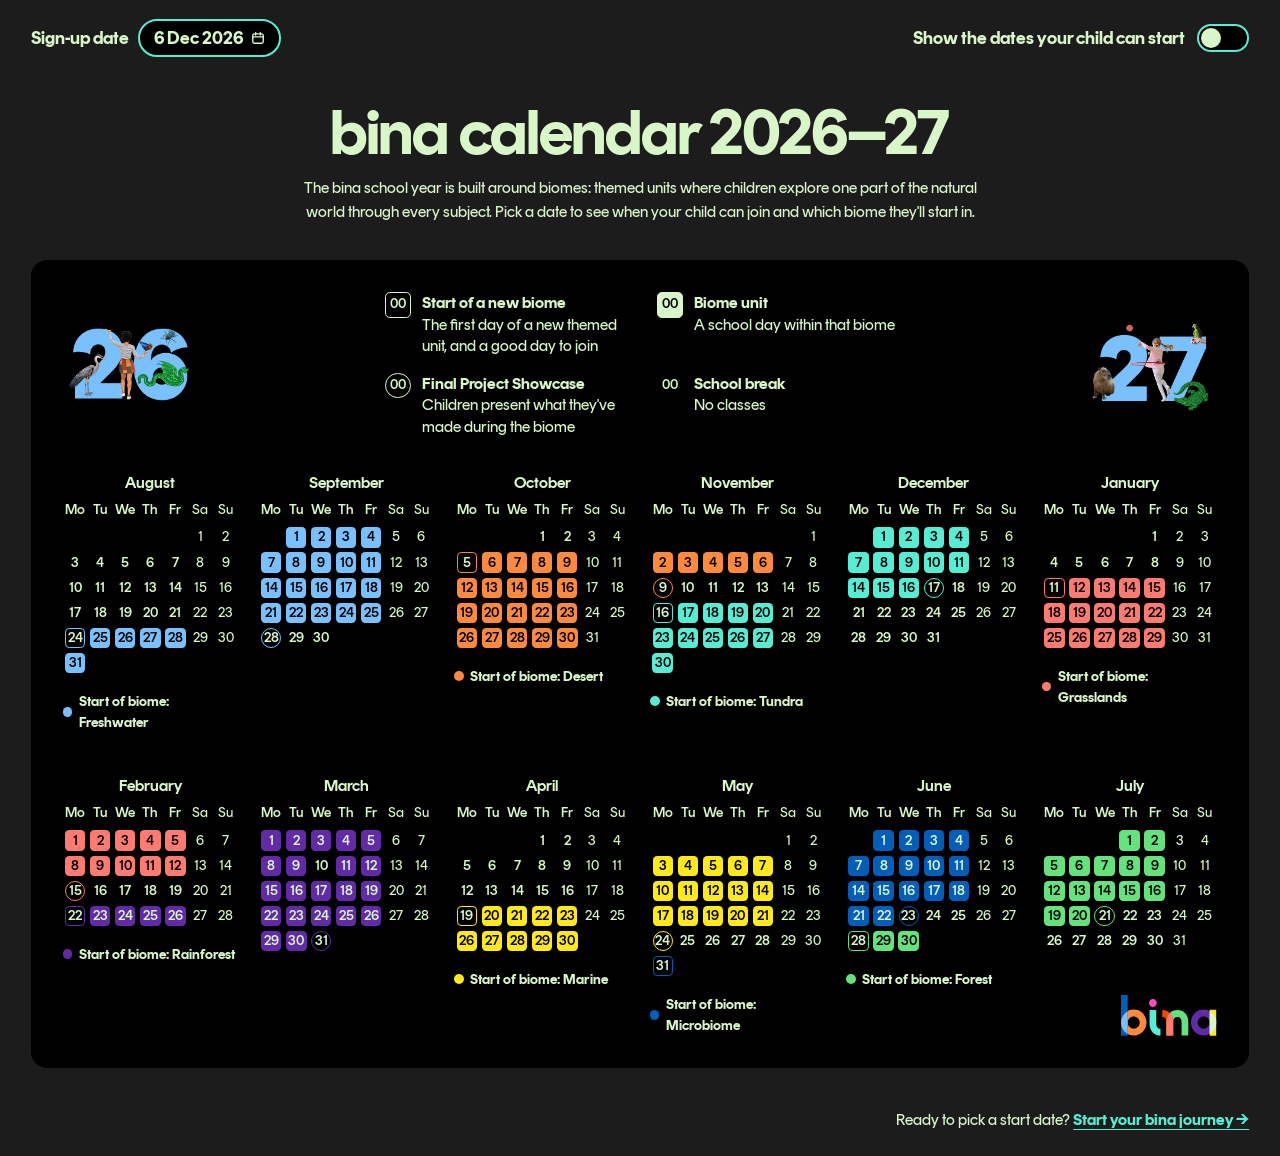
==== calendar/index.html @ 896a56c3 "Staging preview of go.bina.school rebrand (branch claude/go-bina-brand-colors-52aa82)" ====
<!DOCTYPE html><html lang="en"> <head><meta name="robots" content="noindex, nofollow"><meta charset="utf-8"><meta name="viewport" content="width=device-width, initial-scale=1"><title>bina calendar 2026/27</title><meta name="description" content="The bina school year 2026/27: every biome, every showcase, and the dates a new child can start class."><link rel="canonical" href="https://go.bina.school/calendar"><link rel="icon" type="image/png" href="../images/favicon.png"><meta property="og:title" content="bina calendar 2026/27"><meta property="og:description" content="The bina school year 2026/27: every biome, every showcase, and the dates a new child can start class."><meta property="og:type" content="website"><meta property="og:url" content="https://go.bina.school/calendar"><meta name="generator" content="Astro v6.4.8"><!-- Tracking parity with thebinaschool.com: same GTM container (CookieYes CMP + GA4
         live inside it), a dedicated PostHog project for go.bina.school (session replay
         enabled after analytics consent), same first-touch attribution file. GTM
         uses the main site's deferred loader — they load after full page load + idle,
         or on first interaction, whichever comes first — so the consent banner never
         lands on the LCP critical path. Host-gated to bina domains so previews and local
         dev stay out of the metrics. Keep in sync with the main site's snippet.
         GTM loads first-party through Stape Custom Loader (sgtm.thebinaschool.com);
         the last argument is Stape's encoded form of GTM-M2HWS5K, not a GTM ID. --><script>
      (function (w, d, s, l, i) {
        if (/HeadlessChrome|ReactSnap/i.test(navigator.userAgent || '')) return;
        if (!/(^|\.)(thebinaschool\.com|bina\.school)$/.test((w.location || {}).hostname || '')) return;
        var loaded = false;
        function loadGtm() {
          if (loaded) return;
          loaded = true;
          w[l] = w[l] || [];
          w[l].push({ 'gtm.start': new Date().getTime(), event: 'gtm.js' });
          var f = d.getElementsByTagName(s)[0],
            j = d.createElement(s),
            dl = l != 'dataLayer' ? '&l=' + l : '';
          j.async = true;
          j.src = 'https://sgtm.thebinaschool.com/8bkryjbnrubr.js?' + i;
          f.parentNode.insertBefore(j, f);
          ['pointerdown', 'touchstart', 'keydown', 'scroll'].forEach(function (t) {
            w.removeEventListener(t, loadGtm);
          });
        }
        ['pointerdown', 'touchstart', 'keydown', 'scroll'].forEach(function (t) {
          w.addEventListener(t, loadGtm, { once: true, passive: true });
        });
        // Fixed post-load delay, not requestIdleCallback (rIC on a settled page can wait
        // for the next real interaction, which may never come on a one-screen visit).
        if (d.readyState === 'complete') w.setTimeout(loadGtm, 5000);
        else w.addEventListener('load', function () { w.setTimeout(loadGtm, 5000); }, { once: true });
      })(window, document, 'script', 'dataLayer', '9yb=GwZINTovRzRAKiIhWylMD09QW0NIBgREBgoQEAcMCwoRChodAkwJFh8%3D');
    </script><script>
      /* Dedicated go PostHog project and existing replay settings. CookieYes in
         shared GTM owns consent; only its resolved analytics boolean grants access. */
      (function () {
        if (/HeadlessChrome|ReactSnap/i.test(navigator.userAgent || '')) return;
        if (!/(^|\.)(thebinaschool\.com|bina\.school)$/.test(window.location.hostname || '')) return;
        var loading = false, sdkReady = false, initialized = false, capturing = false;
        function analyticsAllowed() {
          try {
            var consent = window.getCkyConsent();
            return !!(consent && consent.categories && consent.categories.analytics === true);
          } catch (error) {
            return false;
          }
        }
        function syncConsent() {
          if (!analyticsAllowed()) {
            if (capturing) {
              capturing = false;
              window.posthog.opt_out_capturing();
              window.posthog.stopSessionRecording();
            }
            return;
          }
          if (!sdkReady) {
            if (loading) return;
            loading = true;
            var script = document.createElement('script');
            script.type = 'text/javascript';
            script.crossOrigin = 'anonymous';
            script.async = true;
            script.src = 'https://us-assets.i.posthog.com/static/array.js';
            // Load the real SDK without the snippet's queued init or a second loader.
            // Its unloaded instance has no project until this fresh consent check.
            script.onload = function () {
              loading = false;
              sdkReady = !!(window.posthog && typeof window.posthog.init === 'function');
              if (sdkReady) syncConsent();
            };
            script.onerror = function () { loading = false; script.remove(); };
            var first = document.getElementsByTagName('script')[0];
            first.parentNode.insertBefore(script, first);
            return;
          }
          if (capturing) return;
          if (!initialized) {
            initialized = true;
            window.posthog.init('phc_D4SErijz7JBzQTuzsJGdYQcKUB3LZxZoqBsBJSn8TQH4', {
              api_host: 'https://us.i.posthog.com',
              defaults: '2026-01-30',
            });
          }
          window.posthog.opt_in_capturing();
          window.posthog.startSessionRecording();
          capturing = true;
        }
        document.addEventListener('cookieyes_banner_load', syncConsent);
        document.addEventListener('cookieyes_consent_update', syncConsent);
        syncConsent();
      })();
    </script><!-- First-touch attribution — a port of thebinaschool.com/attribution.js. Carries
         utm_*, gclid, fbclid and the partner ?ref= onto form CTAs, start.bina.school links
         and the HTTPS main-site homepage. --><script defer src="../attribution.js"></script><link rel="stylesheet" href="../_astro/BaseLayout.Cn8kFk71.css"><link rel="stylesheet" href="../_astro/calendar.COliWS_o.css"></head> <body>  <main>  <div class="cal" data-mode="calendar" data-astro-cid-sl2ubhge> <div class="cal-toggle" data-astro-cid-sl2ubhge> <!-- Our own date picker (Zeyu, 2026-11-05): the browser's pop-up can't take bina's colors or
           font. The hidden input keeps the value and the change event the rest of the page uses. --> <div class="handover" data-astro-cid-sl2ubhge> <span id="handover-label" data-astro-cid-sl2ubhge>Sign-up date</span> <div class="handover-wrap" data-astro-cid-sl2ubhge> <button type="button" class="handover-field" id="handover-btn" aria-haspopup="dialog" aria-expanded="false" aria-controls="dp" aria-labelledby="handover-label handover-text" data-astro-cid-sl2ubhge> <span class="handover-text" id="handover-text" data-astro-cid-sl2ubhge></span> </button> <input type="hidden" id="handover" data-astro-cid-sl2ubhge> <div class="dp" id="dp" role="dialog" aria-label="Choose a sign-up date" hidden data-astro-cid-sl2ubhge> <div class="dp-head" data-astro-cid-sl2ubhge> <button type="button" class="dp-nav dp-prev" data-step="-1" aria-label="Previous month" data-astro-cid-sl2ubhge></button> <p class="dp-title" id="dp-title" aria-live="polite" data-astro-cid-sl2ubhge></p> <button type="button" class="dp-nav dp-next" data-step="1" aria-label="Next month" data-astro-cid-sl2ubhge></button> </div> <table class="dp-grid" role="grid" aria-labelledby="dp-title" data-astro-cid-sl2ubhge> <thead data-astro-cid-sl2ubhge> <tr data-astro-cid-sl2ubhge><th scope="col" data-astro-cid-sl2ubhge>Mo</th><th scope="col" data-astro-cid-sl2ubhge>Tu</th><th scope="col" data-astro-cid-sl2ubhge>We</th><th scope="col" data-astro-cid-sl2ubhge>Th</th><th scope="col" data-astro-cid-sl2ubhge>Fr</th><th scope="col" data-astro-cid-sl2ubhge>Sa</th><th scope="col" data-astro-cid-sl2ubhge>Su</th></tr> </thead> <tbody id="dp-body" data-astro-cid-sl2ubhge></tbody> </table> <div class="dp-foot" data-astro-cid-sl2ubhge> <button type="button" class="dp-today" id="dp-today" data-astro-cid-sl2ubhge>Today</button> </div> </div> </div> </div> <label class="switch" data-astro-cid-sl2ubhge> <input type="checkbox" id="starts-toggle" data-astro-cid-sl2ubhge> <span class="switch-track" aria-hidden="true" data-astro-cid-sl2ubhge><span class="switch-thumb" data-astro-cid-sl2ubhge></span></span> <span class="switch-label" data-astro-cid-sl2ubhge>Show the dates your child can start</span> </label> <p class="cal-info is-off" id="cal-info" aria-live="polite" data-astro-cid-sl2ubhge></p> </div> <header class="cal-head" data-astro-cid-sl2ubhge> <div class="cal-title" data-astro-cid-sl2ubhge> <h1 data-astro-cid-sl2ubhge>bina calendar 2026–27</h1> <p class="cal-intro" data-astro-cid-sl2ubhge>
The bina school year is built around biomes: themed units where children explore one part of
          the natural world through every subject. Pick a date to see when your child can join and which
          biome they'll start in.
</p> </div> </header> <!-- Legend + months sit in one black rounded panel (Zeyu, 2026-11-05). --> <div class="cal-panel" data-astro-cid-sl2ubhge> <!-- The year art sits either side of the legend, on the same line (Zeyu, 2026-11-05). --> <div class="cal-legend" data-astro-cid-sl2ubhge> <img src="../images/calendar/year-26.png" alt="2026" class="cal-art" width="204" height="186" data-astro-cid-sl2ubhge> <div class="cal-legend-keys" data-astro-cid-sl2ubhge> <ul class="key key-calendar" data-astro-cid-sl2ubhge> <li data-astro-cid-sl2ubhge> <span class="k k-start" data-astro-cid-sl2ubhge>00</span> <span data-astro-cid-sl2ubhge><strong data-astro-cid-sl2ubhge>Start of a new biome</strong><span class="k-note" data-astro-cid-sl2ubhge>The first day of a new themed unit, and a good day to join</span></span> </li><li data-astro-cid-sl2ubhge> <span class="k k-unit" data-astro-cid-sl2ubhge>00</span> <span data-astro-cid-sl2ubhge><strong data-astro-cid-sl2ubhge>Biome unit</strong><span class="k-note" data-astro-cid-sl2ubhge>A school day within that biome</span></span> </li><li data-astro-cid-sl2ubhge> <span class="k k-show" data-astro-cid-sl2ubhge>00</span> <span data-astro-cid-sl2ubhge><strong data-astro-cid-sl2ubhge>Final Project Showcase</strong><span class="k-note" data-astro-cid-sl2ubhge>Children present what they&#39;ve made during the biome</span></span> </li><li data-astro-cid-sl2ubhge> <span class="k k-break" data-astro-cid-sl2ubhge>00</span> <span data-astro-cid-sl2ubhge><strong data-astro-cid-sl2ubhge>School break</strong><span class="k-note" data-astro-cid-sl2ubhge>No classes</span></span> </li> </ul> <ul class="key key-starts" data-astro-cid-sl2ubhge> <li data-astro-cid-sl2ubhge><span class="k k-open" data-astro-cid-sl2ubhge>00</span> <strong data-astro-cid-sl2ubhge>Your child can start</strong></li> <li class="key-next" id="key-next" data-astro-cid-sl2ubhge></li> </ul> </div> <img src="../images/calendar/year-27.png" alt="2027" class="cal-art" width="216" height="199" data-astro-cid-sl2ubhge> </div> <div class="cal-grid" data-astro-cid-sl2ubhge> <!-- Phones only: the 26 art sits on top of August, in its own row so September stays level (Zeyu, 2026-11-05). --> <div class="month-art-row" aria-hidden="true" data-astro-cid-sl2ubhge> <img src="../images/calendar/year-26.png" alt="" class="month-art" width="204" height="186" data-astro-cid-sl2ubhge> </div>  <section class="month" aria-label="August" data-astro-cid-sl2ubhge> <h2 data-astro-cid-sl2ubhge>August</h2> <div class="days" data-astro-cid-sl2ubhge> <span class="dow" data-astro-cid-sl2ubhge>Mo</span><span class="dow" data-astro-cid-sl2ubhge>Tu</span><span class="dow" data-astro-cid-sl2ubhge>We</span><span class="dow" data-astro-cid-sl2ubhge>Th</span><span class="dow" data-astro-cid-sl2ubhge>Fr</span><span class="dow wknd" data-astro-cid-sl2ubhge>Sa</span><span class="dow wknd" data-astro-cid-sl2ubhge>Su</span> <span data-astro-cid-sl2ubhge></span><span data-astro-cid-sl2ubhge></span><span data-astro-cid-sl2ubhge></span><span data-astro-cid-sl2ubhge></span><span data-astro-cid-sl2ubhge></span> <span class="d wknd" data-iso="2026-08-01" data-astro-cid-sl2ubhge> <span class="n" data-astro-cid-sl2ubhge>1</span> </span><span class="d wknd" data-iso="2026-08-02" data-astro-cid-sl2ubhge> <span class="n" data-astro-cid-sl2ubhge>2</span> </span><span class="d" data-iso="2026-08-03" data-astro-cid-sl2ubhge> <span class="n" data-astro-cid-sl2ubhge>3</span> </span><span class="d" data-iso="2026-08-04" data-astro-cid-sl2ubhge> <span class="n" data-astro-cid-sl2ubhge>4</span> </span><span class="d" data-iso="2026-08-05" data-astro-cid-sl2ubhge> <span class="n" data-astro-cid-sl2ubhge>5</span> </span><span class="d" data-iso="2026-08-06" data-astro-cid-sl2ubhge> <span class="n" data-astro-cid-sl2ubhge>6</span> </span><span class="d" data-iso="2026-08-07" data-astro-cid-sl2ubhge> <span class="n" data-astro-cid-sl2ubhge>7</span> </span><span class="d wknd" data-iso="2026-08-08" data-astro-cid-sl2ubhge> <span class="n" data-astro-cid-sl2ubhge>8</span> </span><span class="d wknd" data-iso="2026-08-09" data-astro-cid-sl2ubhge> <span class="n" data-astro-cid-sl2ubhge>9</span> </span><span class="d" data-iso="2026-08-10" data-astro-cid-sl2ubhge> <span class="n" data-astro-cid-sl2ubhge>10</span> </span><span class="d" data-iso="2026-08-11" data-astro-cid-sl2ubhge> <span class="n" data-astro-cid-sl2ubhge>11</span> </span><span class="d" data-iso="2026-08-12" data-astro-cid-sl2ubhge> <span class="n" data-astro-cid-sl2ubhge>12</span> </span><span class="d" data-iso="2026-08-13" data-astro-cid-sl2ubhge> <span class="n" data-astro-cid-sl2ubhge>13</span> </span><span class="d" data-iso="2026-08-14" data-astro-cid-sl2ubhge> <span class="n" data-astro-cid-sl2ubhge>14</span> </span><span class="d wknd" data-iso="2026-08-15" data-astro-cid-sl2ubhge> <span class="n" data-astro-cid-sl2ubhge>15</span> </span><span class="d wknd" data-iso="2026-08-16" data-astro-cid-sl2ubhge> <span class="n" data-astro-cid-sl2ubhge>16</span> </span><span class="d" data-iso="2026-08-17" data-astro-cid-sl2ubhge> <span class="n" data-astro-cid-sl2ubhge>17</span> </span><span class="d" data-iso="2026-08-18" data-astro-cid-sl2ubhge> <span class="n" data-astro-cid-sl2ubhge>18</span> </span><span class="d" data-iso="2026-08-19" data-astro-cid-sl2ubhge> <span class="n" data-astro-cid-sl2ubhge>19</span> </span><span class="d" data-iso="2026-08-20" data-astro-cid-sl2ubhge> <span class="n" data-astro-cid-sl2ubhge>20</span> </span><span class="d" data-iso="2026-08-21" data-astro-cid-sl2ubhge> <span class="n" data-astro-cid-sl2ubhge>21</span> </span><span class="d wknd" data-iso="2026-08-22" data-astro-cid-sl2ubhge> <span class="n" data-astro-cid-sl2ubhge>22</span> </span><span class="d wknd" data-iso="2026-08-23" data-astro-cid-sl2ubhge> <span class="n" data-astro-cid-sl2ubhge>23</span> </span><span class="d start sd" style="--c:#78C0FE;--ink:#000000;--s:#D8F6C8" data-iso="2026-08-24" data-signby="2026-08-19" data-info="Mon 24 Aug · Freshwater · sign up by Wed 19 Aug" tabindex="0" data-astro-cid-sl2ubhge> <span class="n" data-astro-cid-sl2ubhge>24</span> </span><span class="d unit" style="--c:#78C0FE;--ink:#000000;--s:#D8F6C8" data-iso="2026-08-25" data-astro-cid-sl2ubhge> <span class="n" data-astro-cid-sl2ubhge>25</span> </span><span class="d unit sd" style="--c:#78C0FE;--ink:#000000;--s:#D8F6C8" data-iso="2026-08-26" data-signby="2026-08-21" data-info="Wed 26 Aug · Freshwater · sign up by Fri 21 Aug" tabindex="0" data-astro-cid-sl2ubhge> <span class="n" data-astro-cid-sl2ubhge>26</span> </span><span class="d unit" style="--c:#78C0FE;--ink:#000000;--s:#D8F6C8" data-iso="2026-08-27" data-astro-cid-sl2ubhge> <span class="n" data-astro-cid-sl2ubhge>27</span> </span><span class="d unit" style="--c:#78C0FE;--ink:#000000;--s:#D8F6C8" data-iso="2026-08-28" data-astro-cid-sl2ubhge> <span class="n" data-astro-cid-sl2ubhge>28</span> </span><span class="d wknd" data-iso="2026-08-29" data-astro-cid-sl2ubhge> <span class="n" data-astro-cid-sl2ubhge>29</span> </span><span class="d wknd" data-iso="2026-08-30" data-astro-cid-sl2ubhge> <span class="n" data-astro-cid-sl2ubhge>30</span> </span><span class="d unit" style="--c:#78C0FE;--ink:#000000;--s:#D8F6C8" data-iso="2026-08-31" data-astro-cid-sl2ubhge> <span class="n" data-astro-cid-sl2ubhge>31</span> </span> </div> <p class="biome-key" style="--c:#78C0FE" data-astro-cid-sl2ubhge>Start of biome: Freshwater</p> </section>  <section class="month" aria-label="September" data-astro-cid-sl2ubhge> <h2 data-astro-cid-sl2ubhge>September</h2> <div class="days" data-astro-cid-sl2ubhge> <span class="dow" data-astro-cid-sl2ubhge>Mo</span><span class="dow" data-astro-cid-sl2ubhge>Tu</span><span class="dow" data-astro-cid-sl2ubhge>We</span><span class="dow" data-astro-cid-sl2ubhge>Th</span><span class="dow" data-astro-cid-sl2ubhge>Fr</span><span class="dow wknd" data-astro-cid-sl2ubhge>Sa</span><span class="dow wknd" data-astro-cid-sl2ubhge>Su</span> <span data-astro-cid-sl2ubhge></span> <span class="d unit" style="--c:#78C0FE;--ink:#000000;--s:#D8F6C8" data-iso="2026-09-01" data-astro-cid-sl2ubhge> <span class="n" data-astro-cid-sl2ubhge>1</span> </span><span class="d unit sd" style="--c:#78C0FE;--ink:#000000;--s:#D8F6C8" data-iso="2026-09-02" data-signby="2026-08-28" data-info="Wed 2 Sep · Freshwater · sign up by Fri 28 Aug" tabindex="0" data-astro-cid-sl2ubhge> <span class="n" data-astro-cid-sl2ubhge>2</span> </span><span class="d unit" style="--c:#78C0FE;--ink:#000000;--s:#D8F6C8" data-iso="2026-09-03" data-astro-cid-sl2ubhge> <span class="n" data-astro-cid-sl2ubhge>3</span> </span><span class="d unit" style="--c:#78C0FE;--ink:#000000;--s:#D8F6C8" data-iso="2026-09-04" data-astro-cid-sl2ubhge> <span class="n" data-astro-cid-sl2ubhge>4</span> </span><span class="d wknd" data-iso="2026-09-05" data-astro-cid-sl2ubhge> <span class="n" data-astro-cid-sl2ubhge>5</span> </span><span class="d wknd" data-iso="2026-09-06" data-astro-cid-sl2ubhge> <span class="n" data-astro-cid-sl2ubhge>6</span> </span><span class="d unit" style="--c:#78C0FE;--ink:#000000;--s:#D8F6C8" data-iso="2026-09-07" data-astro-cid-sl2ubhge> <span class="n" data-astro-cid-sl2ubhge>7</span> </span><span class="d unit" style="--c:#78C0FE;--ink:#000000;--s:#D8F6C8" data-iso="2026-09-08" data-astro-cid-sl2ubhge> <span class="n" data-astro-cid-sl2ubhge>8</span> </span><span class="d unit sd" style="--c:#78C0FE;--ink:#000000;--s:#D8F6C8" data-iso="2026-09-09" data-signby="2026-09-04" data-info="Wed 9 Sep · Freshwater · sign up by Fri 4 Sep" tabindex="0" data-astro-cid-sl2ubhge> <span class="n" data-astro-cid-sl2ubhge>9</span> </span><span class="d unit" style="--c:#78C0FE;--ink:#000000;--s:#D8F6C8" data-iso="2026-09-10" data-astro-cid-sl2ubhge> <span class="n" data-astro-cid-sl2ubhge>10</span> </span><span class="d unit" style="--c:#78C0FE;--ink:#000000;--s:#D8F6C8" data-iso="2026-09-11" data-astro-cid-sl2ubhge> <span class="n" data-astro-cid-sl2ubhge>11</span> </span><span class="d wknd" data-iso="2026-09-12" data-astro-cid-sl2ubhge> <span class="n" data-astro-cid-sl2ubhge>12</span> </span><span class="d wknd" data-iso="2026-09-13" data-astro-cid-sl2ubhge> <span class="n" data-astro-cid-sl2ubhge>13</span> </span><span class="d unit" style="--c:#78C0FE;--ink:#000000;--s:#D8F6C8" data-iso="2026-09-14" data-astro-cid-sl2ubhge> <span class="n" data-astro-cid-sl2ubhge>14</span> </span><span class="d unit" style="--c:#78C0FE;--ink:#000000;--s:#D8F6C8" data-iso="2026-09-15" data-astro-cid-sl2ubhge> <span class="n" data-astro-cid-sl2ubhge>15</span> </span><span class="d unit sd" style="--c:#78C0FE;--ink:#000000;--s:#D8F6C8" data-iso="2026-09-16" data-signby="2026-09-11" data-info="Wed 16 Sep · Freshwater · sign up by Fri 11 Sep" tabindex="0" data-astro-cid-sl2ubhge> <span class="n" data-astro-cid-sl2ubhge>16</span> </span><span class="d unit" style="--c:#78C0FE;--ink:#000000;--s:#D8F6C8" data-iso="2026-09-17" data-astro-cid-sl2ubhge> <span class="n" data-astro-cid-sl2ubhge>17</span> </span><span class="d unit" style="--c:#78C0FE;--ink:#000000;--s:#D8F6C8" data-iso="2026-09-18" data-astro-cid-sl2ubhge> <span class="n" data-astro-cid-sl2ubhge>18</span> </span><span class="d wknd" data-iso="2026-09-19" data-astro-cid-sl2ubhge> <span class="n" data-astro-cid-sl2ubhge>19</span> </span><span class="d wknd" data-iso="2026-09-20" data-astro-cid-sl2ubhge> <span class="n" data-astro-cid-sl2ubhge>20</span> </span><span class="d unit" style="--c:#78C0FE;--ink:#000000;--s:#D8F6C8" data-iso="2026-09-21" data-astro-cid-sl2ubhge> <span class="n" data-astro-cid-sl2ubhge>21</span> </span><span class="d unit" style="--c:#78C0FE;--ink:#000000;--s:#D8F6C8" data-iso="2026-09-22" data-astro-cid-sl2ubhge> <span class="n" data-astro-cid-sl2ubhge>22</span> </span><span class="d unit" style="--c:#78C0FE;--ink:#000000;--s:#D8F6C8" data-iso="2026-09-23" data-astro-cid-sl2ubhge> <span class="n" data-astro-cid-sl2ubhge>23</span> </span><span class="d unit" style="--c:#78C0FE;--ink:#000000;--s:#D8F6C8" data-iso="2026-09-24" data-astro-cid-sl2ubhge> <span class="n" data-astro-cid-sl2ubhge>24</span> </span><span class="d unit" style="--c:#78C0FE;--ink:#000000;--s:#D8F6C8" data-iso="2026-09-25" data-astro-cid-sl2ubhge> <span class="n" data-astro-cid-sl2ubhge>25</span> </span><span class="d wknd" data-iso="2026-09-26" data-astro-cid-sl2ubhge> <span class="n" data-astro-cid-sl2ubhge>26</span> </span><span class="d wknd" data-iso="2026-09-27" data-astro-cid-sl2ubhge> <span class="n" data-astro-cid-sl2ubhge>27</span> </span><span class="d showcase" style="--c:#78C0FE;--ink:#000000;--s:#D8F6C8" data-iso="2026-09-28" data-astro-cid-sl2ubhge> <span class="n" data-astro-cid-sl2ubhge>28</span> </span><span class="d" data-iso="2026-09-29" data-astro-cid-sl2ubhge> <span class="n" data-astro-cid-sl2ubhge>29</span> </span><span class="d" data-iso="2026-09-30" data-astro-cid-sl2ubhge> <span class="n" data-astro-cid-sl2ubhge>30</span> </span> </div>  </section>  <section class="month" aria-label="October" data-astro-cid-sl2ubhge> <h2 data-astro-cid-sl2ubhge>October</h2> <div class="days" data-astro-cid-sl2ubhge> <span class="dow" data-astro-cid-sl2ubhge>Mo</span><span class="dow" data-astro-cid-sl2ubhge>Tu</span><span class="dow" data-astro-cid-sl2ubhge>We</span><span class="dow" data-astro-cid-sl2ubhge>Th</span><span class="dow" data-astro-cid-sl2ubhge>Fr</span><span class="dow wknd" data-astro-cid-sl2ubhge>Sa</span><span class="dow wknd" data-astro-cid-sl2ubhge>Su</span> <span data-astro-cid-sl2ubhge></span><span data-astro-cid-sl2ubhge></span><span data-astro-cid-sl2ubhge></span> <span class="d" data-iso="2026-10-01" data-astro-cid-sl2ubhge> <span class="n" data-astro-cid-sl2ubhge>1</span> </span><span class="d" data-iso="2026-10-02" data-astro-cid-sl2ubhge> <span class="n" data-astro-cid-sl2ubhge>2</span> </span><span class="d wknd" data-iso="2026-10-03" data-astro-cid-sl2ubhge> <span class="n" data-astro-cid-sl2ubhge>3</span> </span><span class="d wknd" data-iso="2026-10-04" data-astro-cid-sl2ubhge> <span class="n" data-astro-cid-sl2ubhge>4</span> </span><span class="d start sd" style="--c:#FF8A3D;--ink:#000000;--s:#D8F6C8" data-iso="2026-10-05" data-signby="2026-09-30" data-info="Mon 5 Oct · Desert · sign up by Wed 30 Sep" tabindex="0" data-astro-cid-sl2ubhge> <span class="n" data-astro-cid-sl2ubhge>5</span> </span><span class="d unit" style="--c:#FF8A3D;--ink:#000000;--s:#D8F6C8" data-iso="2026-10-06" data-astro-cid-sl2ubhge> <span class="n" data-astro-cid-sl2ubhge>6</span> </span><span class="d unit sd" style="--c:#FF8A3D;--ink:#000000;--s:#D8F6C8" data-iso="2026-10-07" data-signby="2026-10-02" data-info="Wed 7 Oct · Desert · sign up by Fri 2 Oct" tabindex="0" data-astro-cid-sl2ubhge> <span class="n" data-astro-cid-sl2ubhge>7</span> </span><span class="d unit" style="--c:#FF8A3D;--ink:#000000;--s:#D8F6C8" data-iso="2026-10-08" data-astro-cid-sl2ubhge> <span class="n" data-astro-cid-sl2ubhge>8</span> </span><span class="d unit" style="--c:#FF8A3D;--ink:#000000;--s:#D8F6C8" data-iso="2026-10-09" data-astro-cid-sl2ubhge> <span class="n" data-astro-cid-sl2ubhge>9</span> </span><span class="d wknd" data-iso="2026-10-10" data-astro-cid-sl2ubhge> <span class="n" data-astro-cid-sl2ubhge>10</span> </span><span class="d wknd" data-iso="2026-10-11" data-astro-cid-sl2ubhge> <span class="n" data-astro-cid-sl2ubhge>11</span> </span><span class="d unit" style="--c:#FF8A3D;--ink:#000000;--s:#D8F6C8" data-iso="2026-10-12" data-astro-cid-sl2ubhge> <span class="n" data-astro-cid-sl2ubhge>12</span> </span><span class="d unit" style="--c:#FF8A3D;--ink:#000000;--s:#D8F6C8" data-iso="2026-10-13" data-astro-cid-sl2ubhge> <span class="n" data-astro-cid-sl2ubhge>13</span> </span><span class="d unit sd" style="--c:#FF8A3D;--ink:#000000;--s:#D8F6C8" data-iso="2026-10-14" data-signby="2026-10-09" data-info="Wed 14 Oct · Desert · sign up by Fri 9 Oct" tabindex="0" data-astro-cid-sl2ubhge> <span class="n" data-astro-cid-sl2ubhge>14</span> </span><span class="d unit" style="--c:#FF8A3D;--ink:#000000;--s:#D8F6C8" data-iso="2026-10-15" data-astro-cid-sl2ubhge> <span class="n" data-astro-cid-sl2ubhge>15</span> </span><span class="d unit" style="--c:#FF8A3D;--ink:#000000;--s:#D8F6C8" data-iso="2026-10-16" data-astro-cid-sl2ubhge> <span class="n" data-astro-cid-sl2ubhge>16</span> </span><span class="d wknd" data-iso="2026-10-17" data-astro-cid-sl2ubhge> <span class="n" data-astro-cid-sl2ubhge>17</span> </span><span class="d wknd" data-iso="2026-10-18" data-astro-cid-sl2ubhge> <span class="n" data-astro-cid-sl2ubhge>18</span> </span><span class="d unit" style="--c:#FF8A3D;--ink:#000000;--s:#D8F6C8" data-iso="2026-10-19" data-astro-cid-sl2ubhge> <span class="n" data-astro-cid-sl2ubhge>19</span> </span><span class="d unit" style="--c:#FF8A3D;--ink:#000000;--s:#D8F6C8" data-iso="2026-10-20" data-astro-cid-sl2ubhge> <span class="n" data-astro-cid-sl2ubhge>20</span> </span><span class="d unit sd" style="--c:#FF8A3D;--ink:#000000;--s:#D8F6C8" data-iso="2026-10-21" data-signby="2026-10-16" data-info="Wed 21 Oct · Desert · sign up by Fri 16 Oct" tabindex="0" data-astro-cid-sl2ubhge> <span class="n" data-astro-cid-sl2ubhge>21</span> </span><span class="d unit" style="--c:#FF8A3D;--ink:#000000;--s:#D8F6C8" data-iso="2026-10-22" data-astro-cid-sl2ubhge> <span class="n" data-astro-cid-sl2ubhge>22</span> </span><span class="d unit" style="--c:#FF8A3D;--ink:#000000;--s:#D8F6C8" data-iso="2026-10-23" data-astro-cid-sl2ubhge> <span class="n" data-astro-cid-sl2ubhge>23</span> </span><span class="d wknd" data-iso="2026-10-24" data-astro-cid-sl2ubhge> <span class="n" data-astro-cid-sl2ubhge>24</span> </span><span class="d wknd" data-iso="2026-10-25" data-astro-cid-sl2ubhge> <span class="n" data-astro-cid-sl2ubhge>25</span> </span><span class="d unit" style="--c:#FF8A3D;--ink:#000000;--s:#D8F6C8" data-iso="2026-10-26" data-astro-cid-sl2ubhge> <span class="n" data-astro-cid-sl2ubhge>26</span> </span><span class="d unit" style="--c:#FF8A3D;--ink:#000000;--s:#D8F6C8" data-iso="2026-10-27" data-astro-cid-sl2ubhge> <span class="n" data-astro-cid-sl2ubhge>27</span> </span><span class="d unit sd" style="--c:#FF8A3D;--ink:#000000;--s:#D8F6C8" data-iso="2026-10-28" data-signby="2026-10-23" data-info="Wed 28 Oct · Desert · sign up by Fri 23 Oct" tabindex="0" data-astro-cid-sl2ubhge> <span class="n" data-astro-cid-sl2ubhge>28</span> </span><span class="d unit" style="--c:#FF8A3D;--ink:#000000;--s:#D8F6C8" data-iso="2026-10-29" data-astro-cid-sl2ubhge> <span class="n" data-astro-cid-sl2ubhge>29</span> </span><span class="d unit" style="--c:#FF8A3D;--ink:#000000;--s:#D8F6C8" data-iso="2026-10-30" data-astro-cid-sl2ubhge> <span class="n" data-astro-cid-sl2ubhge>30</span> </span><span class="d wknd" data-iso="2026-10-31" data-astro-cid-sl2ubhge> <span class="n" data-astro-cid-sl2ubhge>31</span> </span> </div> <p class="biome-key" style="--c:#FF8A3D" data-astro-cid-sl2ubhge>Start of biome: Desert</p> </section>  <section class="month" aria-label="November" data-astro-cid-sl2ubhge> <h2 data-astro-cid-sl2ubhge>November</h2> <div class="days" data-astro-cid-sl2ubhge> <span class="dow" data-astro-cid-sl2ubhge>Mo</span><span class="dow" data-astro-cid-sl2ubhge>Tu</span><span class="dow" data-astro-cid-sl2ubhge>We</span><span class="dow" data-astro-cid-sl2ubhge>Th</span><span class="dow" data-astro-cid-sl2ubhge>Fr</span><span class="dow wknd" data-astro-cid-sl2ubhge>Sa</span><span class="dow wknd" data-astro-cid-sl2ubhge>Su</span> <span data-astro-cid-sl2ubhge></span><span data-astro-cid-sl2ubhge></span><span data-astro-cid-sl2ubhge></span><span data-astro-cid-sl2ubhge></span><span data-astro-cid-sl2ubhge></span><span data-astro-cid-sl2ubhge></span> <span class="d wknd" data-iso="2026-11-01" data-astro-cid-sl2ubhge> <span class="n" data-astro-cid-sl2ubhge>1</span> </span><span class="d unit" style="--c:#FF8A3D;--ink:#000000;--s:#D8F6C8" data-iso="2026-11-02" data-astro-cid-sl2ubhge> <span class="n" data-astro-cid-sl2ubhge>2</span> </span><span class="d unit" style="--c:#FF8A3D;--ink:#000000;--s:#D8F6C8" data-iso="2026-11-03" data-astro-cid-sl2ubhge> <span class="n" data-astro-cid-sl2ubhge>3</span> </span><span class="d unit" style="--c:#FF8A3D;--ink:#000000;--s:#D8F6C8" data-iso="2026-11-04" data-astro-cid-sl2ubhge> <span class="n" data-astro-cid-sl2ubhge>4</span> </span><span class="d unit" style="--c:#FF8A3D;--ink:#000000;--s:#D8F6C8" data-iso="2026-11-05" data-astro-cid-sl2ubhge> <span class="n" data-astro-cid-sl2ubhge>5</span> </span><span class="d unit" style="--c:#FF8A3D;--ink:#000000;--s:#D8F6C8" data-iso="2026-11-06" data-astro-cid-sl2ubhge> <span class="n" data-astro-cid-sl2ubhge>6</span> </span><span class="d wknd" data-iso="2026-11-07" data-astro-cid-sl2ubhge> <span class="n" data-astro-cid-sl2ubhge>7</span> </span><span class="d wknd" data-iso="2026-11-08" data-astro-cid-sl2ubhge> <span class="n" data-astro-cid-sl2ubhge>8</span> </span><span class="d showcase" style="--c:#FF8A3D;--ink:#000000;--s:#D8F6C8" data-iso="2026-11-09" data-astro-cid-sl2ubhge> <span class="n" data-astro-cid-sl2ubhge>9</span> </span><span class="d" data-iso="2026-11-10" data-astro-cid-sl2ubhge> <span class="n" data-astro-cid-sl2ubhge>10</span> </span><span class="d" data-iso="2026-11-11" data-astro-cid-sl2ubhge> <span class="n" data-astro-cid-sl2ubhge>11</span> </span><span class="d" data-iso="2026-11-12" data-astro-cid-sl2ubhge> <span class="n" data-astro-cid-sl2ubhge>12</span> </span><span class="d" data-iso="2026-11-13" data-astro-cid-sl2ubhge> <span class="n" data-astro-cid-sl2ubhge>13</span> </span><span class="d wknd" data-iso="2026-11-14" data-astro-cid-sl2ubhge> <span class="n" data-astro-cid-sl2ubhge>14</span> </span><span class="d wknd" data-iso="2026-11-15" data-astro-cid-sl2ubhge> <span class="n" data-astro-cid-sl2ubhge>15</span> </span><span class="d start sd" style="--c:#55EED4;--ink:#000000;--s:#D8F6C8" data-iso="2026-11-16" data-signby="2026-11-11" data-info="Mon 16 Nov · Tundra · sign up by Wed 11 Nov" tabindex="0" data-astro-cid-sl2ubhge> <span class="n" data-astro-cid-sl2ubhge>16</span> </span><span class="d unit" style="--c:#55EED4;--ink:#000000;--s:#D8F6C8" data-iso="2026-11-17" data-astro-cid-sl2ubhge> <span class="n" data-astro-cid-sl2ubhge>17</span> </span><span class="d unit" style="--c:#55EED4;--ink:#000000;--s:#D8F6C8" data-iso="2026-11-18" data-astro-cid-sl2ubhge> <span class="n" data-astro-cid-sl2ubhge>18</span> </span><span class="d unit" style="--c:#55EED4;--ink:#000000;--s:#D8F6C8" data-iso="2026-11-19" data-astro-cid-sl2ubhge> <span class="n" data-astro-cid-sl2ubhge>19</span> </span><span class="d unit" style="--c:#55EED4;--ink:#000000;--s:#D8F6C8" data-iso="2026-11-20" data-astro-cid-sl2ubhge> <span class="n" data-astro-cid-sl2ubhge>20</span> </span><span class="d wknd" data-iso="2026-11-21" data-astro-cid-sl2ubhge> <span class="n" data-astro-cid-sl2ubhge>21</span> </span><span class="d wknd" data-iso="2026-11-22" data-astro-cid-sl2ubhge> <span class="n" data-astro-cid-sl2ubhge>22</span> </span><span class="d unit" style="--c:#55EED4;--ink:#000000;--s:#D8F6C8" data-iso="2026-11-23" data-astro-cid-sl2ubhge> <span class="n" data-astro-cid-sl2ubhge>23</span> </span><span class="d unit" style="--c:#55EED4;--ink:#000000;--s:#D8F6C8" data-iso="2026-11-24" data-astro-cid-sl2ubhge> <span class="n" data-astro-cid-sl2ubhge>24</span> </span><span class="d unit" style="--c:#55EED4;--ink:#000000;--s:#D8F6C8" data-iso="2026-11-25" data-astro-cid-sl2ubhge> <span class="n" data-astro-cid-sl2ubhge>25</span> </span><span class="d unit" style="--c:#55EED4;--ink:#000000;--s:#D8F6C8" data-iso="2026-11-26" data-astro-cid-sl2ubhge> <span class="n" data-astro-cid-sl2ubhge>26</span> </span><span class="d unit" style="--c:#55EED4;--ink:#000000;--s:#D8F6C8" data-iso="2026-11-27" data-astro-cid-sl2ubhge> <span class="n" data-astro-cid-sl2ubhge>27</span> </span><span class="d wknd" data-iso="2026-11-28" data-astro-cid-sl2ubhge> <span class="n" data-astro-cid-sl2ubhge>28</span> </span><span class="d wknd" data-iso="2026-11-29" data-astro-cid-sl2ubhge> <span class="n" data-astro-cid-sl2ubhge>29</span> </span><span class="d unit sd" style="--c:#55EED4;--ink:#000000;--s:#D8F6C8" data-iso="2026-11-30" data-signby="2026-11-25" data-info="Mon 30 Nov · Tundra · sign up by Wed 25 Nov" tabindex="0" data-astro-cid-sl2ubhge> <span class="n" data-astro-cid-sl2ubhge>30</span> </span> </div> <p class="biome-key" style="--c:#55EED4" data-astro-cid-sl2ubhge>Start of biome: Tundra</p> </section>  <section class="month" aria-label="December" data-astro-cid-sl2ubhge> <h2 data-astro-cid-sl2ubhge>December</h2> <div class="days" data-astro-cid-sl2ubhge> <span class="dow" data-astro-cid-sl2ubhge>Mo</span><span class="dow" data-astro-cid-sl2ubhge>Tu</span><span class="dow" data-astro-cid-sl2ubhge>We</span><span class="dow" data-astro-cid-sl2ubhge>Th</span><span class="dow" data-astro-cid-sl2ubhge>Fr</span><span class="dow wknd" data-astro-cid-sl2ubhge>Sa</span><span class="dow wknd" data-astro-cid-sl2ubhge>Su</span> <span data-astro-cid-sl2ubhge></span> <span class="d unit" style="--c:#55EED4;--ink:#000000;--s:#D8F6C8" data-iso="2026-12-01" data-astro-cid-sl2ubhge> <span class="n" data-astro-cid-sl2ubhge>1</span> </span><span class="d unit" style="--c:#55EED4;--ink:#000000;--s:#D8F6C8" data-iso="2026-12-02" data-astro-cid-sl2ubhge> <span class="n" data-astro-cid-sl2ubhge>2</span> </span><span class="d unit" style="--c:#55EED4;--ink:#000000;--s:#D8F6C8" data-iso="2026-12-03" data-astro-cid-sl2ubhge> <span class="n" data-astro-cid-sl2ubhge>3</span> </span><span class="d unit" style="--c:#55EED4;--ink:#000000;--s:#D8F6C8" data-iso="2026-12-04" data-astro-cid-sl2ubhge> <span class="n" data-astro-cid-sl2ubhge>4</span> </span><span class="d wknd" data-iso="2026-12-05" data-astro-cid-sl2ubhge> <span class="n" data-astro-cid-sl2ubhge>5</span> </span><span class="d wknd" data-iso="2026-12-06" data-astro-cid-sl2ubhge> <span class="n" data-astro-cid-sl2ubhge>6</span> </span><span class="d unit" style="--c:#55EED4;--ink:#000000;--s:#D8F6C8" data-iso="2026-12-07" data-astro-cid-sl2ubhge> <span class="n" data-astro-cid-sl2ubhge>7</span> </span><span class="d unit" style="--c:#55EED4;--ink:#000000;--s:#D8F6C8" data-iso="2026-12-08" data-astro-cid-sl2ubhge> <span class="n" data-astro-cid-sl2ubhge>8</span> </span><span class="d unit" style="--c:#55EED4;--ink:#000000;--s:#D8F6C8" data-iso="2026-12-09" data-astro-cid-sl2ubhge> <span class="n" data-astro-cid-sl2ubhge>9</span> </span><span class="d unit" style="--c:#55EED4;--ink:#000000;--s:#D8F6C8" data-iso="2026-12-10" data-astro-cid-sl2ubhge> <span class="n" data-astro-cid-sl2ubhge>10</span> </span><span class="d unit" style="--c:#55EED4;--ink:#000000;--s:#D8F6C8" data-iso="2026-12-11" data-astro-cid-sl2ubhge> <span class="n" data-astro-cid-sl2ubhge>11</span> </span><span class="d wknd" data-iso="2026-12-12" data-astro-cid-sl2ubhge> <span class="n" data-astro-cid-sl2ubhge>12</span> </span><span class="d wknd" data-iso="2026-12-13" data-astro-cid-sl2ubhge> <span class="n" data-astro-cid-sl2ubhge>13</span> </span><span class="d unit" style="--c:#55EED4;--ink:#000000;--s:#D8F6C8" data-iso="2026-12-14" data-astro-cid-sl2ubhge> <span class="n" data-astro-cid-sl2ubhge>14</span> </span><span class="d unit" style="--c:#55EED4;--ink:#000000;--s:#D8F6C8" data-iso="2026-12-15" data-astro-cid-sl2ubhge> <span class="n" data-astro-cid-sl2ubhge>15</span> </span><span class="d unit" style="--c:#55EED4;--ink:#000000;--s:#D8F6C8" data-iso="2026-12-16" data-astro-cid-sl2ubhge> <span class="n" data-astro-cid-sl2ubhge>16</span> </span><span class="d showcase" style="--c:#55EED4;--ink:#000000;--s:#D8F6C8" data-iso="2026-12-17" data-astro-cid-sl2ubhge> <span class="n" data-astro-cid-sl2ubhge>17</span> </span><span class="d" data-iso="2026-12-18" data-astro-cid-sl2ubhge> <span class="n" data-astro-cid-sl2ubhge>18</span> </span><span class="d wknd" data-iso="2026-12-19" data-astro-cid-sl2ubhge> <span class="n" data-astro-cid-sl2ubhge>19</span> </span><span class="d wknd" data-iso="2026-12-20" data-astro-cid-sl2ubhge> <span class="n" data-astro-cid-sl2ubhge>20</span> </span><span class="d" data-iso="2026-12-21" data-astro-cid-sl2ubhge> <span class="n" data-astro-cid-sl2ubhge>21</span> </span><span class="d" data-iso="2026-12-22" data-astro-cid-sl2ubhge> <span class="n" data-astro-cid-sl2ubhge>22</span> </span><span class="d" data-iso="2026-12-23" data-astro-cid-sl2ubhge> <span class="n" data-astro-cid-sl2ubhge>23</span> </span><span class="d" data-iso="2026-12-24" data-astro-cid-sl2ubhge> <span class="n" data-astro-cid-sl2ubhge>24</span> </span><span class="d" data-iso="2026-12-25" data-astro-cid-sl2ubhge> <span class="n" data-astro-cid-sl2ubhge>25</span> </span><span class="d wknd" data-iso="2026-12-26" data-astro-cid-sl2ubhge> <span class="n" data-astro-cid-sl2ubhge>26</span> </span><span class="d wknd" data-iso="2026-12-27" data-astro-cid-sl2ubhge> <span class="n" data-astro-cid-sl2ubhge>27</span> </span><span class="d" data-iso="2026-12-28" data-astro-cid-sl2ubhge> <span class="n" data-astro-cid-sl2ubhge>28</span> </span><span class="d" data-iso="2026-12-29" data-astro-cid-sl2ubhge> <span class="n" data-astro-cid-sl2ubhge>29</span> </span><span class="d" data-iso="2026-12-30" data-astro-cid-sl2ubhge> <span class="n" data-astro-cid-sl2ubhge>30</span> </span><span class="d" data-iso="2026-12-31" data-astro-cid-sl2ubhge> <span class="n" data-astro-cid-sl2ubhge>31</span> </span> </div>  </section> <div class="month-art-cell" aria-hidden="true" data-astro-cid-sl2ubhge> <img src="../images/calendar/year-27.png" alt="" class="month-art" width="216" height="199" data-astro-cid-sl2ubhge> </div> <section class="month" aria-label="January" data-astro-cid-sl2ubhge> <h2 data-astro-cid-sl2ubhge>January</h2> <div class="days" data-astro-cid-sl2ubhge> <span class="dow" data-astro-cid-sl2ubhge>Mo</span><span class="dow" data-astro-cid-sl2ubhge>Tu</span><span class="dow" data-astro-cid-sl2ubhge>We</span><span class="dow" data-astro-cid-sl2ubhge>Th</span><span class="dow" data-astro-cid-sl2ubhge>Fr</span><span class="dow wknd" data-astro-cid-sl2ubhge>Sa</span><span class="dow wknd" data-astro-cid-sl2ubhge>Su</span> <span data-astro-cid-sl2ubhge></span><span data-astro-cid-sl2ubhge></span><span data-astro-cid-sl2ubhge></span><span data-astro-cid-sl2ubhge></span> <span class="d" data-iso="2027-01-01" data-astro-cid-sl2ubhge> <span class="n" data-astro-cid-sl2ubhge>1</span> </span><span class="d wknd" data-iso="2027-01-02" data-astro-cid-sl2ubhge> <span class="n" data-astro-cid-sl2ubhge>2</span> </span><span class="d wknd" data-iso="2027-01-03" data-astro-cid-sl2ubhge> <span class="n" data-astro-cid-sl2ubhge>3</span> </span><span class="d" data-iso="2027-01-04" data-astro-cid-sl2ubhge> <span class="n" data-astro-cid-sl2ubhge>4</span> </span><span class="d" data-iso="2027-01-05" data-astro-cid-sl2ubhge> <span class="n" data-astro-cid-sl2ubhge>5</span> </span><span class="d" data-iso="2027-01-06" data-astro-cid-sl2ubhge> <span class="n" data-astro-cid-sl2ubhge>6</span> </span><span class="d" data-iso="2027-01-07" data-astro-cid-sl2ubhge> <span class="n" data-astro-cid-sl2ubhge>7</span> </span><span class="d" data-iso="2027-01-08" data-astro-cid-sl2ubhge> <span class="n" data-astro-cid-sl2ubhge>8</span> </span><span class="d wknd" data-iso="2027-01-09" data-astro-cid-sl2ubhge> <span class="n" data-astro-cid-sl2ubhge>9</span> </span><span class="d wknd" data-iso="2027-01-10" data-astro-cid-sl2ubhge> <span class="n" data-astro-cid-sl2ubhge>10</span> </span><span class="d start sd" style="--c:#FF7A71;--ink:#000000;--s:#D8F6C8" data-iso="2027-01-11" data-signby="2027-01-06" data-info="Mon 11 Jan · Grasslands · sign up by Wed 6 Jan" tabindex="0" data-astro-cid-sl2ubhge> <span class="n" data-astro-cid-sl2ubhge>11</span> </span><span class="d unit" style="--c:#FF7A71;--ink:#000000;--s:#D8F6C8" data-iso="2027-01-12" data-astro-cid-sl2ubhge> <span class="n" data-astro-cid-sl2ubhge>12</span> </span><span class="d unit" style="--c:#FF7A71;--ink:#000000;--s:#D8F6C8" data-iso="2027-01-13" data-astro-cid-sl2ubhge> <span class="n" data-astro-cid-sl2ubhge>13</span> </span><span class="d unit" style="--c:#FF7A71;--ink:#000000;--s:#D8F6C8" data-iso="2027-01-14" data-astro-cid-sl2ubhge> <span class="n" data-astro-cid-sl2ubhge>14</span> </span><span class="d unit" style="--c:#FF7A71;--ink:#000000;--s:#D8F6C8" data-iso="2027-01-15" data-astro-cid-sl2ubhge> <span class="n" data-astro-cid-sl2ubhge>15</span> </span><span class="d wknd" data-iso="2027-01-16" data-astro-cid-sl2ubhge> <span class="n" data-astro-cid-sl2ubhge>16</span> </span><span class="d wknd" data-iso="2027-01-17" data-astro-cid-sl2ubhge> <span class="n" data-astro-cid-sl2ubhge>17</span> </span><span class="d unit" style="--c:#FF7A71;--ink:#000000;--s:#D8F6C8" data-iso="2027-01-18" data-astro-cid-sl2ubhge> <span class="n" data-astro-cid-sl2ubhge>18</span> </span><span class="d unit" style="--c:#FF7A71;--ink:#000000;--s:#D8F6C8" data-iso="2027-01-19" data-astro-cid-sl2ubhge> <span class="n" data-astro-cid-sl2ubhge>19</span> </span><span class="d unit" style="--c:#FF7A71;--ink:#000000;--s:#D8F6C8" data-iso="2027-01-20" data-astro-cid-sl2ubhge> <span class="n" data-astro-cid-sl2ubhge>20</span> </span><span class="d unit" style="--c:#FF7A71;--ink:#000000;--s:#D8F6C8" data-iso="2027-01-21" data-astro-cid-sl2ubhge> <span class="n" data-astro-cid-sl2ubhge>21</span> </span><span class="d unit" style="--c:#FF7A71;--ink:#000000;--s:#D8F6C8" data-iso="2027-01-22" data-astro-cid-sl2ubhge> <span class="n" data-astro-cid-sl2ubhge>22</span> </span><span class="d wknd" data-iso="2027-01-23" data-astro-cid-sl2ubhge> <span class="n" data-astro-cid-sl2ubhge>23</span> </span><span class="d wknd" data-iso="2027-01-24" data-astro-cid-sl2ubhge> <span class="n" data-astro-cid-sl2ubhge>24</span> </span><span class="d unit sd" style="--c:#FF7A71;--ink:#000000;--s:#D8F6C8" data-iso="2027-01-25" data-signby="2027-01-20" data-info="Mon 25 Jan · Grasslands · sign up by Wed 20 Jan" tabindex="0" data-astro-cid-sl2ubhge> <span class="n" data-astro-cid-sl2ubhge>25</span> </span><span class="d unit" style="--c:#FF7A71;--ink:#000000;--s:#D8F6C8" data-iso="2027-01-26" data-astro-cid-sl2ubhge> <span class="n" data-astro-cid-sl2ubhge>26</span> </span><span class="d unit" style="--c:#FF7A71;--ink:#000000;--s:#D8F6C8" data-iso="2027-01-27" data-astro-cid-sl2ubhge> <span class="n" data-astro-cid-sl2ubhge>27</span> </span><span class="d unit" style="--c:#FF7A71;--ink:#000000;--s:#D8F6C8" data-iso="2027-01-28" data-astro-cid-sl2ubhge> <span class="n" data-astro-cid-sl2ubhge>28</span> </span><span class="d unit" style="--c:#FF7A71;--ink:#000000;--s:#D8F6C8" data-iso="2027-01-29" data-astro-cid-sl2ubhge> <span class="n" data-astro-cid-sl2ubhge>29</span> </span><span class="d wknd" data-iso="2027-01-30" data-astro-cid-sl2ubhge> <span class="n" data-astro-cid-sl2ubhge>30</span> </span><span class="d wknd" data-iso="2027-01-31" data-astro-cid-sl2ubhge> <span class="n" data-astro-cid-sl2ubhge>31</span> </span> </div> <p class="biome-key" style="--c:#FF7A71" data-astro-cid-sl2ubhge>Start of biome: Grasslands</p> </section>  <section class="month" aria-label="February" data-astro-cid-sl2ubhge> <h2 data-astro-cid-sl2ubhge>February</h2> <div class="days" data-astro-cid-sl2ubhge> <span class="dow" data-astro-cid-sl2ubhge>Mo</span><span class="dow" data-astro-cid-sl2ubhge>Tu</span><span class="dow" data-astro-cid-sl2ubhge>We</span><span class="dow" data-astro-cid-sl2ubhge>Th</span><span class="dow" data-astro-cid-sl2ubhge>Fr</span><span class="dow wknd" data-astro-cid-sl2ubhge>Sa</span><span class="dow wknd" data-astro-cid-sl2ubhge>Su</span>  <span class="d unit" style="--c:#FF7A71;--ink:#000000;--s:#D8F6C8" data-iso="2027-02-01" data-astro-cid-sl2ubhge> <span class="n" data-astro-cid-sl2ubhge>1</span> </span><span class="d unit" style="--c:#FF7A71;--ink:#000000;--s:#D8F6C8" data-iso="2027-02-02" data-astro-cid-sl2ubhge> <span class="n" data-astro-cid-sl2ubhge>2</span> </span><span class="d unit" style="--c:#FF7A71;--ink:#000000;--s:#D8F6C8" data-iso="2027-02-03" data-astro-cid-sl2ubhge> <span class="n" data-astro-cid-sl2ubhge>3</span> </span><span class="d unit" style="--c:#FF7A71;--ink:#000000;--s:#D8F6C8" data-iso="2027-02-04" data-astro-cid-sl2ubhge> <span class="n" data-astro-cid-sl2ubhge>4</span> </span><span class="d unit" style="--c:#FF7A71;--ink:#000000;--s:#D8F6C8" data-iso="2027-02-05" data-astro-cid-sl2ubhge> <span class="n" data-astro-cid-sl2ubhge>5</span> </span><span class="d wknd" data-iso="2027-02-06" data-astro-cid-sl2ubhge> <span class="n" data-astro-cid-sl2ubhge>6</span> </span><span class="d wknd" data-iso="2027-02-07" data-astro-cid-sl2ubhge> <span class="n" data-astro-cid-sl2ubhge>7</span> </span><span class="d unit" style="--c:#FF7A71;--ink:#000000;--s:#D8F6C8" data-iso="2027-02-08" data-astro-cid-sl2ubhge> <span class="n" data-astro-cid-sl2ubhge>8</span> </span><span class="d unit" style="--c:#FF7A71;--ink:#000000;--s:#D8F6C8" data-iso="2027-02-09" data-astro-cid-sl2ubhge> <span class="n" data-astro-cid-sl2ubhge>9</span> </span><span class="d unit" style="--c:#FF7A71;--ink:#000000;--s:#D8F6C8" data-iso="2027-02-10" data-astro-cid-sl2ubhge> <span class="n" data-astro-cid-sl2ubhge>10</span> </span><span class="d unit" style="--c:#FF7A71;--ink:#000000;--s:#D8F6C8" data-iso="2027-02-11" data-astro-cid-sl2ubhge> <span class="n" data-astro-cid-sl2ubhge>11</span> </span><span class="d unit" style="--c:#FF7A71;--ink:#000000;--s:#D8F6C8" data-iso="2027-02-12" data-astro-cid-sl2ubhge> <span class="n" data-astro-cid-sl2ubhge>12</span> </span><span class="d wknd" data-iso="2027-02-13" data-astro-cid-sl2ubhge> <span class="n" data-astro-cid-sl2ubhge>13</span> </span><span class="d wknd" data-iso="2027-02-14" data-astro-cid-sl2ubhge> <span class="n" data-astro-cid-sl2ubhge>14</span> </span><span class="d showcase" style="--c:#FF7A71;--ink:#000000;--s:#D8F6C8" data-iso="2027-02-15" data-astro-cid-sl2ubhge> <span class="n" data-astro-cid-sl2ubhge>15</span> </span><span class="d" data-iso="2027-02-16" data-astro-cid-sl2ubhge> <span class="n" data-astro-cid-sl2ubhge>16</span> </span><span class="d" data-iso="2027-02-17" data-astro-cid-sl2ubhge> <span class="n" data-astro-cid-sl2ubhge>17</span> </span><span class="d" data-iso="2027-02-18" data-astro-cid-sl2ubhge> <span class="n" data-astro-cid-sl2ubhge>18</span> </span><span class="d" data-iso="2027-02-19" data-astro-cid-sl2ubhge> <span class="n" data-astro-cid-sl2ubhge>19</span> </span><span class="d wknd" data-iso="2027-02-20" data-astro-cid-sl2ubhge> <span class="n" data-astro-cid-sl2ubhge>20</span> </span><span class="d wknd" data-iso="2027-02-21" data-astro-cid-sl2ubhge> <span class="n" data-astro-cid-sl2ubhge>21</span> </span><span class="d start sd" style="--c:#632AA8;--ink:#D8F6C8;--s:#D8F6C8" data-iso="2027-02-22" data-signby="2027-02-17" data-info="Mon 22 Feb · Rainforest · sign up by Wed 17 Feb" tabindex="0" data-astro-cid-sl2ubhge> <span class="n" data-astro-cid-sl2ubhge>22</span> </span><span class="d unit" style="--c:#632AA8;--ink:#D8F6C8;--s:#D8F6C8" data-iso="2027-02-23" data-astro-cid-sl2ubhge> <span class="n" data-astro-cid-sl2ubhge>23</span> </span><span class="d unit" style="--c:#632AA8;--ink:#D8F6C8;--s:#D8F6C8" data-iso="2027-02-24" data-astro-cid-sl2ubhge> <span class="n" data-astro-cid-sl2ubhge>24</span> </span><span class="d unit" style="--c:#632AA8;--ink:#D8F6C8;--s:#D8F6C8" data-iso="2027-02-25" data-astro-cid-sl2ubhge> <span class="n" data-astro-cid-sl2ubhge>25</span> </span><span class="d unit" style="--c:#632AA8;--ink:#D8F6C8;--s:#D8F6C8" data-iso="2027-02-26" data-astro-cid-sl2ubhge> <span class="n" data-astro-cid-sl2ubhge>26</span> </span><span class="d wknd" data-iso="2027-02-27" data-astro-cid-sl2ubhge> <span class="n" data-astro-cid-sl2ubhge>27</span> </span><span class="d wknd" data-iso="2027-02-28" data-astro-cid-sl2ubhge> <span class="n" data-astro-cid-sl2ubhge>28</span> </span> </div> <p class="biome-key" style="--c:#632AA8" data-astro-cid-sl2ubhge>Start of biome: Rainforest</p> </section>  <section class="month" aria-label="March" data-astro-cid-sl2ubhge> <h2 data-astro-cid-sl2ubhge>March</h2> <div class="days" data-astro-cid-sl2ubhge> <span class="dow" data-astro-cid-sl2ubhge>Mo</span><span class="dow" data-astro-cid-sl2ubhge>Tu</span><span class="dow" data-astro-cid-sl2ubhge>We</span><span class="dow" data-astro-cid-sl2ubhge>Th</span><span class="dow" data-astro-cid-sl2ubhge>Fr</span><span class="dow wknd" data-astro-cid-sl2ubhge>Sa</span><span class="dow wknd" data-astro-cid-sl2ubhge>Su</span>  <span class="d unit" style="--c:#632AA8;--ink:#D8F6C8;--s:#D8F6C8" data-iso="2027-03-01" data-astro-cid-sl2ubhge> <span class="n" data-astro-cid-sl2ubhge>1</span> </span><span class="d unit" style="--c:#632AA8;--ink:#D8F6C8;--s:#D8F6C8" data-iso="2027-03-02" data-astro-cid-sl2ubhge> <span class="n" data-astro-cid-sl2ubhge>2</span> </span><span class="d unit" style="--c:#632AA8;--ink:#D8F6C8;--s:#D8F6C8" data-iso="2027-03-03" data-astro-cid-sl2ubhge> <span class="n" data-astro-cid-sl2ubhge>3</span> </span><span class="d unit" style="--c:#632AA8;--ink:#D8F6C8;--s:#D8F6C8" data-iso="2027-03-04" data-astro-cid-sl2ubhge> <span class="n" data-astro-cid-sl2ubhge>4</span> </span><span class="d unit" style="--c:#632AA8;--ink:#D8F6C8;--s:#D8F6C8" data-iso="2027-03-05" data-astro-cid-sl2ubhge> <span class="n" data-astro-cid-sl2ubhge>5</span> </span><span class="d wknd" data-iso="2027-03-06" data-astro-cid-sl2ubhge> <span class="n" data-astro-cid-sl2ubhge>6</span> </span><span class="d wknd" data-iso="2027-03-07" data-astro-cid-sl2ubhge> <span class="n" data-astro-cid-sl2ubhge>7</span> </span><span class="d unit" style="--c:#632AA8;--ink:#D8F6C8;--s:#D8F6C8" data-iso="2027-03-08" data-astro-cid-sl2ubhge> <span class="n" data-astro-cid-sl2ubhge>8</span> </span><span class="d unit" style="--c:#632AA8;--ink:#D8F6C8;--s:#D8F6C8" data-iso="2027-03-09" data-astro-cid-sl2ubhge> <span class="n" data-astro-cid-sl2ubhge>9</span> </span><span class="d" data-iso="2027-03-10" data-astro-cid-sl2ubhge> <span class="n" data-astro-cid-sl2ubhge>10</span> </span><span class="d unit" style="--c:#632AA8;--ink:#D8F6C8;--s:#D8F6C8" data-iso="2027-03-11" data-astro-cid-sl2ubhge> <span class="n" data-astro-cid-sl2ubhge>11</span> </span><span class="d unit" style="--c:#632AA8;--ink:#D8F6C8;--s:#D8F6C8" data-iso="2027-03-12" data-astro-cid-sl2ubhge> <span class="n" data-astro-cid-sl2ubhge>12</span> </span><span class="d wknd" data-iso="2027-03-13" data-astro-cid-sl2ubhge> <span class="n" data-astro-cid-sl2ubhge>13</span> </span><span class="d wknd" data-iso="2027-03-14" data-astro-cid-sl2ubhge> <span class="n" data-astro-cid-sl2ubhge>14</span> </span><span class="d unit sd" style="--c:#632AA8;--ink:#D8F6C8;--s:#D8F6C8" data-iso="2027-03-15" data-signby="2027-03-10" data-info="Mon 15 Mar · Rainforest · sign up by Wed 10 Mar" tabindex="0" data-astro-cid-sl2ubhge> <span class="n" data-astro-cid-sl2ubhge>15</span> </span><span class="d unit" style="--c:#632AA8;--ink:#D8F6C8;--s:#D8F6C8" data-iso="2027-03-16" data-astro-cid-sl2ubhge> <span class="n" data-astro-cid-sl2ubhge>16</span> </span><span class="d unit" style="--c:#632AA8;--ink:#D8F6C8;--s:#D8F6C8" data-iso="2027-03-17" data-astro-cid-sl2ubhge> <span class="n" data-astro-cid-sl2ubhge>17</span> </span><span class="d unit" style="--c:#632AA8;--ink:#D8F6C8;--s:#D8F6C8" data-iso="2027-03-18" data-astro-cid-sl2ubhge> <span class="n" data-astro-cid-sl2ubhge>18</span> </span><span class="d unit" style="--c:#632AA8;--ink:#D8F6C8;--s:#D8F6C8" data-iso="2027-03-19" data-astro-cid-sl2ubhge> <span class="n" data-astro-cid-sl2ubhge>19</span> </span><span class="d wknd" data-iso="2027-03-20" data-astro-cid-sl2ubhge> <span class="n" data-astro-cid-sl2ubhge>20</span> </span><span class="d wknd" data-iso="2027-03-21" data-astro-cid-sl2ubhge> <span class="n" data-astro-cid-sl2ubhge>21</span> </span><span class="d unit" style="--c:#632AA8;--ink:#D8F6C8;--s:#D8F6C8" data-iso="2027-03-22" data-astro-cid-sl2ubhge> <span class="n" data-astro-cid-sl2ubhge>22</span> </span><span class="d unit" style="--c:#632AA8;--ink:#D8F6C8;--s:#D8F6C8" data-iso="2027-03-23" data-astro-cid-sl2ubhge> <span class="n" data-astro-cid-sl2ubhge>23</span> </span><span class="d unit" style="--c:#632AA8;--ink:#D8F6C8;--s:#D8F6C8" data-iso="2027-03-24" data-astro-cid-sl2ubhge> <span class="n" data-astro-cid-sl2ubhge>24</span> </span><span class="d unit" style="--c:#632AA8;--ink:#D8F6C8;--s:#D8F6C8" data-iso="2027-03-25" data-astro-cid-sl2ubhge> <span class="n" data-astro-cid-sl2ubhge>25</span> </span><span class="d unit" style="--c:#632AA8;--ink:#D8F6C8;--s:#D8F6C8" data-iso="2027-03-26" data-astro-cid-sl2ubhge> <span class="n" data-astro-cid-sl2ubhge>26</span> </span><span class="d wknd" data-iso="2027-03-27" data-astro-cid-sl2ubhge> <span class="n" data-astro-cid-sl2ubhge>27</span> </span><span class="d wknd" data-iso="2027-03-28" data-astro-cid-sl2ubhge> <span class="n" data-astro-cid-sl2ubhge>28</span> </span><span class="d unit" style="--c:#632AA8;--ink:#D8F6C8;--s:#D8F6C8" data-iso="2027-03-29" data-astro-cid-sl2ubhge> <span class="n" data-astro-cid-sl2ubhge>29</span> </span><span class="d unit" style="--c:#632AA8;--ink:#D8F6C8;--s:#D8F6C8" data-iso="2027-03-30" data-astro-cid-sl2ubhge> <span class="n" data-astro-cid-sl2ubhge>30</span> </span><span class="d showcase" style="--c:#632AA8;--ink:#D8F6C8;--s:#D8F6C8" data-iso="2027-03-31" data-astro-cid-sl2ubhge> <span class="n" data-astro-cid-sl2ubhge>31</span> </span> </div>  </section>  <section class="month" aria-label="April" data-astro-cid-sl2ubhge> <h2 data-astro-cid-sl2ubhge>April</h2> <div class="days" data-astro-cid-sl2ubhge> <span class="dow" data-astro-cid-sl2ubhge>Mo</span><span class="dow" data-astro-cid-sl2ubhge>Tu</span><span class="dow" data-astro-cid-sl2ubhge>We</span><span class="dow" data-astro-cid-sl2ubhge>Th</span><span class="dow" data-astro-cid-sl2ubhge>Fr</span><span class="dow wknd" data-astro-cid-sl2ubhge>Sa</span><span class="dow wknd" data-astro-cid-sl2ubhge>Su</span> <span data-astro-cid-sl2ubhge></span><span data-astro-cid-sl2ubhge></span><span data-astro-cid-sl2ubhge></span> <span class="d" data-iso="2027-04-01" data-astro-cid-sl2ubhge> <span class="n" data-astro-cid-sl2ubhge>1</span> </span><span class="d" data-iso="2027-04-02" data-astro-cid-sl2ubhge> <span class="n" data-astro-cid-sl2ubhge>2</span> </span><span class="d wknd" data-iso="2027-04-03" data-astro-cid-sl2ubhge> <span class="n" data-astro-cid-sl2ubhge>3</span> </span><span class="d wknd" data-iso="2027-04-04" data-astro-cid-sl2ubhge> <span class="n" data-astro-cid-sl2ubhge>4</span> </span><span class="d" data-iso="2027-04-05" data-astro-cid-sl2ubhge> <span class="n" data-astro-cid-sl2ubhge>5</span> </span><span class="d" data-iso="2027-04-06" data-astro-cid-sl2ubhge> <span class="n" data-astro-cid-sl2ubhge>6</span> </span><span class="d" data-iso="2027-04-07" data-astro-cid-sl2ubhge> <span class="n" data-astro-cid-sl2ubhge>7</span> </span><span class="d" data-iso="2027-04-08" data-astro-cid-sl2ubhge> <span class="n" data-astro-cid-sl2ubhge>8</span> </span><span class="d" data-iso="2027-04-09" data-astro-cid-sl2ubhge> <span class="n" data-astro-cid-sl2ubhge>9</span> </span><span class="d wknd" data-iso="2027-04-10" data-astro-cid-sl2ubhge> <span class="n" data-astro-cid-sl2ubhge>10</span> </span><span class="d wknd" data-iso="2027-04-11" data-astro-cid-sl2ubhge> <span class="n" data-astro-cid-sl2ubhge>11</span> </span><span class="d" data-iso="2027-04-12" data-astro-cid-sl2ubhge> <span class="n" data-astro-cid-sl2ubhge>12</span> </span><span class="d" data-iso="2027-04-13" data-astro-cid-sl2ubhge> <span class="n" data-astro-cid-sl2ubhge>13</span> </span><span class="d" data-iso="2027-04-14" data-astro-cid-sl2ubhge> <span class="n" data-astro-cid-sl2ubhge>14</span> </span><span class="d" data-iso="2027-04-15" data-astro-cid-sl2ubhge> <span class="n" data-astro-cid-sl2ubhge>15</span> </span><span class="d" data-iso="2027-04-16" data-astro-cid-sl2ubhge> <span class="n" data-astro-cid-sl2ubhge>16</span> </span><span class="d wknd" data-iso="2027-04-17" data-astro-cid-sl2ubhge> <span class="n" data-astro-cid-sl2ubhge>17</span> </span><span class="d wknd" data-iso="2027-04-18" data-astro-cid-sl2ubhge> <span class="n" data-astro-cid-sl2ubhge>18</span> </span><span class="d start sd" style="--c:#FFE916;--ink:#000000;--s:#D8F6C8" data-iso="2027-04-19" data-signby="2027-04-14" data-info="Mon 19 Apr · Marine · sign up by Wed 14 Apr" tabindex="0" data-astro-cid-sl2ubhge> <span class="n" data-astro-cid-sl2ubhge>19</span> </span><span class="d unit" style="--c:#FFE916;--ink:#000000;--s:#D8F6C8" data-iso="2027-04-20" data-astro-cid-sl2ubhge> <span class="n" data-astro-cid-sl2ubhge>20</span> </span><span class="d unit" style="--c:#FFE916;--ink:#000000;--s:#D8F6C8" data-iso="2027-04-21" data-astro-cid-sl2ubhge> <span class="n" data-astro-cid-sl2ubhge>21</span> </span><span class="d unit" style="--c:#FFE916;--ink:#000000;--s:#D8F6C8" data-iso="2027-04-22" data-astro-cid-sl2ubhge> <span class="n" data-astro-cid-sl2ubhge>22</span> </span><span class="d unit" style="--c:#FFE916;--ink:#000000;--s:#D8F6C8" data-iso="2027-04-23" data-astro-cid-sl2ubhge> <span class="n" data-astro-cid-sl2ubhge>23</span> </span><span class="d wknd" data-iso="2027-04-24" data-astro-cid-sl2ubhge> <span class="n" data-astro-cid-sl2ubhge>24</span> </span><span class="d wknd" data-iso="2027-04-25" data-astro-cid-sl2ubhge> <span class="n" data-astro-cid-sl2ubhge>25</span> </span><span class="d unit" style="--c:#FFE916;--ink:#000000;--s:#D8F6C8" data-iso="2027-04-26" data-astro-cid-sl2ubhge> <span class="n" data-astro-cid-sl2ubhge>26</span> </span><span class="d unit" style="--c:#FFE916;--ink:#000000;--s:#D8F6C8" data-iso="2027-04-27" data-astro-cid-sl2ubhge> <span class="n" data-astro-cid-sl2ubhge>27</span> </span><span class="d unit" style="--c:#FFE916;--ink:#000000;--s:#D8F6C8" data-iso="2027-04-28" data-astro-cid-sl2ubhge> <span class="n" data-astro-cid-sl2ubhge>28</span> </span><span class="d unit" style="--c:#FFE916;--ink:#000000;--s:#D8F6C8" data-iso="2027-04-29" data-astro-cid-sl2ubhge> <span class="n" data-astro-cid-sl2ubhge>29</span> </span><span class="d unit" style="--c:#FFE916;--ink:#000000;--s:#D8F6C8" data-iso="2027-04-30" data-astro-cid-sl2ubhge> <span class="n" data-astro-cid-sl2ubhge>30</span> </span> </div> <p class="biome-key" style="--c:#FFE916" data-astro-cid-sl2ubhge>Start of biome: Marine</p> </section>  <section class="month" aria-label="May" data-astro-cid-sl2ubhge> <h2 data-astro-cid-sl2ubhge>May</h2> <div class="days" data-astro-cid-sl2ubhge> <span class="dow" data-astro-cid-sl2ubhge>Mo</span><span class="dow" data-astro-cid-sl2ubhge>Tu</span><span class="dow" data-astro-cid-sl2ubhge>We</span><span class="dow" data-astro-cid-sl2ubhge>Th</span><span class="dow" data-astro-cid-sl2ubhge>Fr</span><span class="dow wknd" data-astro-cid-sl2ubhge>Sa</span><span class="dow wknd" data-astro-cid-sl2ubhge>Su</span> <span data-astro-cid-sl2ubhge></span><span data-astro-cid-sl2ubhge></span><span data-astro-cid-sl2ubhge></span><span data-astro-cid-sl2ubhge></span><span data-astro-cid-sl2ubhge></span> <span class="d wknd" data-iso="2027-05-01" data-astro-cid-sl2ubhge> <span class="n" data-astro-cid-sl2ubhge>1</span> </span><span class="d wknd" data-iso="2027-05-02" data-astro-cid-sl2ubhge> <span class="n" data-astro-cid-sl2ubhge>2</span> </span><span class="d unit sd" style="--c:#FFE916;--ink:#000000;--s:#D8F6C8" data-iso="2027-05-03" data-signby="2027-04-28" data-info="Mon 3 May · Marine · sign up by Wed 28 Apr" tabindex="0" data-astro-cid-sl2ubhge> <span class="n" data-astro-cid-sl2ubhge>3</span> </span><span class="d unit" style="--c:#FFE916;--ink:#000000;--s:#D8F6C8" data-iso="2027-05-04" data-astro-cid-sl2ubhge> <span class="n" data-astro-cid-sl2ubhge>4</span> </span><span class="d unit" style="--c:#FFE916;--ink:#000000;--s:#D8F6C8" data-iso="2027-05-05" data-astro-cid-sl2ubhge> <span class="n" data-astro-cid-sl2ubhge>5</span> </span><span class="d unit" style="--c:#FFE916;--ink:#000000;--s:#D8F6C8" data-iso="2027-05-06" data-astro-cid-sl2ubhge> <span class="n" data-astro-cid-sl2ubhge>6</span> </span><span class="d unit" style="--c:#FFE916;--ink:#000000;--s:#D8F6C8" data-iso="2027-05-07" data-astro-cid-sl2ubhge> <span class="n" data-astro-cid-sl2ubhge>7</span> </span><span class="d wknd" data-iso="2027-05-08" data-astro-cid-sl2ubhge> <span class="n" data-astro-cid-sl2ubhge>8</span> </span><span class="d wknd" data-iso="2027-05-09" data-astro-cid-sl2ubhge> <span class="n" data-astro-cid-sl2ubhge>9</span> </span><span class="d unit" style="--c:#FFE916;--ink:#000000;--s:#D8F6C8" data-iso="2027-05-10" data-astro-cid-sl2ubhge> <span class="n" data-astro-cid-sl2ubhge>10</span> </span><span class="d unit" style="--c:#FFE916;--ink:#000000;--s:#D8F6C8" data-iso="2027-05-11" data-astro-cid-sl2ubhge> <span class="n" data-astro-cid-sl2ubhge>11</span> </span><span class="d unit" style="--c:#FFE916;--ink:#000000;--s:#D8F6C8" data-iso="2027-05-12" data-astro-cid-sl2ubhge> <span class="n" data-astro-cid-sl2ubhge>12</span> </span><span class="d unit" style="--c:#FFE916;--ink:#000000;--s:#D8F6C8" data-iso="2027-05-13" data-astro-cid-sl2ubhge> <span class="n" data-astro-cid-sl2ubhge>13</span> </span><span class="d unit" style="--c:#FFE916;--ink:#000000;--s:#D8F6C8" data-iso="2027-05-14" data-astro-cid-sl2ubhge> <span class="n" data-astro-cid-sl2ubhge>14</span> </span><span class="d wknd" data-iso="2027-05-15" data-astro-cid-sl2ubhge> <span class="n" data-astro-cid-sl2ubhge>15</span> </span><span class="d wknd" data-iso="2027-05-16" data-astro-cid-sl2ubhge> <span class="n" data-astro-cid-sl2ubhge>16</span> </span><span class="d unit" style="--c:#FFE916;--ink:#000000;--s:#D8F6C8" data-iso="2027-05-17" data-astro-cid-sl2ubhge> <span class="n" data-astro-cid-sl2ubhge>17</span> </span><span class="d unit" style="--c:#FFE916;--ink:#000000;--s:#D8F6C8" data-iso="2027-05-18" data-astro-cid-sl2ubhge> <span class="n" data-astro-cid-sl2ubhge>18</span> </span><span class="d unit" style="--c:#FFE916;--ink:#000000;--s:#D8F6C8" data-iso="2027-05-19" data-astro-cid-sl2ubhge> <span class="n" data-astro-cid-sl2ubhge>19</span> </span><span class="d unit" style="--c:#FFE916;--ink:#000000;--s:#D8F6C8" data-iso="2027-05-20" data-astro-cid-sl2ubhge> <span class="n" data-astro-cid-sl2ubhge>20</span> </span><span class="d unit" style="--c:#FFE916;--ink:#000000;--s:#D8F6C8" data-iso="2027-05-21" data-astro-cid-sl2ubhge> <span class="n" data-astro-cid-sl2ubhge>21</span> </span><span class="d wknd" data-iso="2027-05-22" data-astro-cid-sl2ubhge> <span class="n" data-astro-cid-sl2ubhge>22</span> </span><span class="d wknd" data-iso="2027-05-23" data-astro-cid-sl2ubhge> <span class="n" data-astro-cid-sl2ubhge>23</span> </span><span class="d showcase" style="--c:#FFE916;--ink:#000000;--s:#D8F6C8" data-iso="2027-05-24" data-astro-cid-sl2ubhge> <span class="n" data-astro-cid-sl2ubhge>24</span> </span><span class="d" data-iso="2027-05-25" data-astro-cid-sl2ubhge> <span class="n" data-astro-cid-sl2ubhge>25</span> </span><span class="d" data-iso="2027-05-26" data-astro-cid-sl2ubhge> <span class="n" data-astro-cid-sl2ubhge>26</span> </span><span class="d" data-iso="2027-05-27" data-astro-cid-sl2ubhge> <span class="n" data-astro-cid-sl2ubhge>27</span> </span><span class="d" data-iso="2027-05-28" data-astro-cid-sl2ubhge> <span class="n" data-astro-cid-sl2ubhge>28</span> </span><span class="d wknd" data-iso="2027-05-29" data-astro-cid-sl2ubhge> <span class="n" data-astro-cid-sl2ubhge>29</span> </span><span class="d wknd" data-iso="2027-05-30" data-astro-cid-sl2ubhge> <span class="n" data-astro-cid-sl2ubhge>30</span> </span><span class="d start sd" style="--c:#025EB9;--ink:#D8F6C8;--s:#D8F6C8" data-iso="2027-05-31" data-signby="2027-05-26" data-info="Mon 31 May · Microbiome · sign up by Wed 26 May" tabindex="0" data-astro-cid-sl2ubhge> <span class="n" data-astro-cid-sl2ubhge>31</span> </span> </div> <p class="biome-key" style="--c:#025EB9" data-astro-cid-sl2ubhge>Start of biome: Microbiome</p> </section>  <section class="month" aria-label="June" data-astro-cid-sl2ubhge> <h2 data-astro-cid-sl2ubhge>June</h2> <div class="days" data-astro-cid-sl2ubhge> <span class="dow" data-astro-cid-sl2ubhge>Mo</span><span class="dow" data-astro-cid-sl2ubhge>Tu</span><span class="dow" data-astro-cid-sl2ubhge>We</span><span class="dow" data-astro-cid-sl2ubhge>Th</span><span class="dow" data-astro-cid-sl2ubhge>Fr</span><span class="dow wknd" data-astro-cid-sl2ubhge>Sa</span><span class="dow wknd" data-astro-cid-sl2ubhge>Su</span> <span data-astro-cid-sl2ubhge></span> <span class="d unit" style="--c:#025EB9;--ink:#D8F6C8;--s:#D8F6C8" data-iso="2027-06-01" data-astro-cid-sl2ubhge> <span class="n" data-astro-cid-sl2ubhge>1</span> </span><span class="d unit" style="--c:#025EB9;--ink:#D8F6C8;--s:#D8F6C8" data-iso="2027-06-02" data-astro-cid-sl2ubhge> <span class="n" data-astro-cid-sl2ubhge>2</span> </span><span class="d unit" style="--c:#025EB9;--ink:#D8F6C8;--s:#D8F6C8" data-iso="2027-06-03" data-astro-cid-sl2ubhge> <span class="n" data-astro-cid-sl2ubhge>3</span> </span><span class="d unit" style="--c:#025EB9;--ink:#D8F6C8;--s:#D8F6C8" data-iso="2027-06-04" data-astro-cid-sl2ubhge> <span class="n" data-astro-cid-sl2ubhge>4</span> </span><span class="d wknd" data-iso="2027-06-05" data-astro-cid-sl2ubhge> <span class="n" data-astro-cid-sl2ubhge>5</span> </span><span class="d wknd" data-iso="2027-06-06" data-astro-cid-sl2ubhge> <span class="n" data-astro-cid-sl2ubhge>6</span> </span><span class="d unit sd" style="--c:#025EB9;--ink:#D8F6C8;--s:#D8F6C8" data-iso="2027-06-07" data-signby="2027-06-02" data-info="Mon 7 Jun · Microbiome · sign up by Wed 2 Jun" tabindex="0" data-astro-cid-sl2ubhge> <span class="n" data-astro-cid-sl2ubhge>7</span> </span><span class="d unit" style="--c:#025EB9;--ink:#D8F6C8;--s:#D8F6C8" data-iso="2027-06-08" data-astro-cid-sl2ubhge> <span class="n" data-astro-cid-sl2ubhge>8</span> </span><span class="d unit" style="--c:#025EB9;--ink:#D8F6C8;--s:#D8F6C8" data-iso="2027-06-09" data-astro-cid-sl2ubhge> <span class="n" data-astro-cid-sl2ubhge>9</span> </span><span class="d unit" style="--c:#025EB9;--ink:#D8F6C8;--s:#D8F6C8" data-iso="2027-06-10" data-astro-cid-sl2ubhge> <span class="n" data-astro-cid-sl2ubhge>10</span> </span><span class="d unit" style="--c:#025EB9;--ink:#D8F6C8;--s:#D8F6C8" data-iso="2027-06-11" data-astro-cid-sl2ubhge> <span class="n" data-astro-cid-sl2ubhge>11</span> </span><span class="d wknd" data-iso="2027-06-12" data-astro-cid-sl2ubhge> <span class="n" data-astro-cid-sl2ubhge>12</span> </span><span class="d wknd" data-iso="2027-06-13" data-astro-cid-sl2ubhge> <span class="n" data-astro-cid-sl2ubhge>13</span> </span><span class="d unit" style="--c:#025EB9;--ink:#D8F6C8;--s:#D8F6C8" data-iso="2027-06-14" data-astro-cid-sl2ubhge> <span class="n" data-astro-cid-sl2ubhge>14</span> </span><span class="d unit" style="--c:#025EB9;--ink:#D8F6C8;--s:#D8F6C8" data-iso="2027-06-15" data-astro-cid-sl2ubhge> <span class="n" data-astro-cid-sl2ubhge>15</span> </span><span class="d unit" style="--c:#025EB9;--ink:#D8F6C8;--s:#D8F6C8" data-iso="2027-06-16" data-astro-cid-sl2ubhge> <span class="n" data-astro-cid-sl2ubhge>16</span> </span><span class="d unit" style="--c:#025EB9;--ink:#D8F6C8;--s:#D8F6C8" data-iso="2027-06-17" data-astro-cid-sl2ubhge> <span class="n" data-astro-cid-sl2ubhge>17</span> </span><span class="d unit" style="--c:#025EB9;--ink:#D8F6C8;--s:#D8F6C8" data-iso="2027-06-18" data-astro-cid-sl2ubhge> <span class="n" data-astro-cid-sl2ubhge>18</span> </span><span class="d wknd" data-iso="2027-06-19" data-astro-cid-sl2ubhge> <span class="n" data-astro-cid-sl2ubhge>19</span> </span><span class="d wknd" data-iso="2027-06-20" data-astro-cid-sl2ubhge> <span class="n" data-astro-cid-sl2ubhge>20</span> </span><span class="d unit" style="--c:#025EB9;--ink:#D8F6C8;--s:#D8F6C8" data-iso="2027-06-21" data-astro-cid-sl2ubhge> <span class="n" data-astro-cid-sl2ubhge>21</span> </span><span class="d unit" style="--c:#025EB9;--ink:#D8F6C8;--s:#D8F6C8" data-iso="2027-06-22" data-astro-cid-sl2ubhge> <span class="n" data-astro-cid-sl2ubhge>22</span> </span><span class="d showcase" style="--c:#025EB9;--ink:#D8F6C8;--s:#D8F6C8" data-iso="2027-06-23" data-astro-cid-sl2ubhge> <span class="n" data-astro-cid-sl2ubhge>23</span> </span><span class="d" data-iso="2027-06-24" data-astro-cid-sl2ubhge> <span class="n" data-astro-cid-sl2ubhge>24</span> </span><span class="d" data-iso="2027-06-25" data-astro-cid-sl2ubhge> <span class="n" data-astro-cid-sl2ubhge>25</span> </span><span class="d wknd" data-iso="2027-06-26" data-astro-cid-sl2ubhge> <span class="n" data-astro-cid-sl2ubhge>26</span> </span><span class="d wknd" data-iso="2027-06-27" data-astro-cid-sl2ubhge> <span class="n" data-astro-cid-sl2ubhge>27</span> </span><span class="d start sd" style="--c:#64E27B;--ink:#000000;--s:#D8F6C8" data-iso="2027-06-28" data-signby="2027-06-23" data-info="Mon 28 Jun · Forest · sign up by Wed 23 Jun" tabindex="0" data-astro-cid-sl2ubhge> <span class="n" data-astro-cid-sl2ubhge>28</span> </span><span class="d unit" style="--c:#64E27B;--ink:#000000;--s:#D8F6C8" data-iso="2027-06-29" data-astro-cid-sl2ubhge> <span class="n" data-astro-cid-sl2ubhge>29</span> </span><span class="d unit" style="--c:#64E27B;--ink:#000000;--s:#D8F6C8" data-iso="2027-06-30" data-astro-cid-sl2ubhge> <span class="n" data-astro-cid-sl2ubhge>30</span> </span> </div> <p class="biome-key" style="--c:#64E27B" data-astro-cid-sl2ubhge>Start of biome: Forest</p> </section>  <section class="month" aria-label="July" data-astro-cid-sl2ubhge> <h2 data-astro-cid-sl2ubhge>July</h2> <div class="days" data-astro-cid-sl2ubhge> <span class="dow" data-astro-cid-sl2ubhge>Mo</span><span class="dow" data-astro-cid-sl2ubhge>Tu</span><span class="dow" data-astro-cid-sl2ubhge>We</span><span class="dow" data-astro-cid-sl2ubhge>Th</span><span class="dow" data-astro-cid-sl2ubhge>Fr</span><span class="dow wknd" data-astro-cid-sl2ubhge>Sa</span><span class="dow wknd" data-astro-cid-sl2ubhge>Su</span> <span data-astro-cid-sl2ubhge></span><span data-astro-cid-sl2ubhge></span><span data-astro-cid-sl2ubhge></span> <span class="d unit" style="--c:#64E27B;--ink:#000000;--s:#D8F6C8" data-iso="2027-07-01" data-astro-cid-sl2ubhge> <span class="n" data-astro-cid-sl2ubhge>1</span> </span><span class="d unit" style="--c:#64E27B;--ink:#000000;--s:#D8F6C8" data-iso="2027-07-02" data-astro-cid-sl2ubhge> <span class="n" data-astro-cid-sl2ubhge>2</span> </span><span class="d wknd" data-iso="2027-07-03" data-astro-cid-sl2ubhge> <span class="n" data-astro-cid-sl2ubhge>3</span> </span><span class="d wknd" data-iso="2027-07-04" data-astro-cid-sl2ubhge> <span class="n" data-astro-cid-sl2ubhge>4</span> </span><span class="d unit" style="--c:#64E27B;--ink:#000000;--s:#D8F6C8" data-iso="2027-07-05" data-astro-cid-sl2ubhge> <span class="n" data-astro-cid-sl2ubhge>5</span> </span><span class="d unit sd" style="--c:#64E27B;--ink:#000000;--s:#D8F6C8" data-iso="2027-07-06" data-signby="2027-07-01" data-info="Tue 6 Jul · Forest · sign up by Thu 1 Jul" tabindex="0" data-astro-cid-sl2ubhge> <span class="n" data-astro-cid-sl2ubhge>6</span> </span><span class="d unit" style="--c:#64E27B;--ink:#000000;--s:#D8F6C8" data-iso="2027-07-07" data-astro-cid-sl2ubhge> <span class="n" data-astro-cid-sl2ubhge>7</span> </span><span class="d unit" style="--c:#64E27B;--ink:#000000;--s:#D8F6C8" data-iso="2027-07-08" data-astro-cid-sl2ubhge> <span class="n" data-astro-cid-sl2ubhge>8</span> </span><span class="d unit" style="--c:#64E27B;--ink:#000000;--s:#D8F6C8" data-iso="2027-07-09" data-astro-cid-sl2ubhge> <span class="n" data-astro-cid-sl2ubhge>9</span> </span><span class="d wknd" data-iso="2027-07-10" data-astro-cid-sl2ubhge> <span class="n" data-astro-cid-sl2ubhge>10</span> </span><span class="d wknd" data-iso="2027-07-11" data-astro-cid-sl2ubhge> <span class="n" data-astro-cid-sl2ubhge>11</span> </span><span class="d unit" style="--c:#64E27B;--ink:#000000;--s:#D8F6C8" data-iso="2027-07-12" data-astro-cid-sl2ubhge> <span class="n" data-astro-cid-sl2ubhge>12</span> </span><span class="d unit" style="--c:#64E27B;--ink:#000000;--s:#D8F6C8" data-iso="2027-07-13" data-astro-cid-sl2ubhge> <span class="n" data-astro-cid-sl2ubhge>13</span> </span><span class="d unit" style="--c:#64E27B;--ink:#000000;--s:#D8F6C8" data-iso="2027-07-14" data-astro-cid-sl2ubhge> <span class="n" data-astro-cid-sl2ubhge>14</span> </span><span class="d unit" style="--c:#64E27B;--ink:#000000;--s:#D8F6C8" data-iso="2027-07-15" data-astro-cid-sl2ubhge> <span class="n" data-astro-cid-sl2ubhge>15</span> </span><span class="d unit" style="--c:#64E27B;--ink:#000000;--s:#D8F6C8" data-iso="2027-07-16" data-astro-cid-sl2ubhge> <span class="n" data-astro-cid-sl2ubhge>16</span> </span><span class="d wknd" data-iso="2027-07-17" data-astro-cid-sl2ubhge> <span class="n" data-astro-cid-sl2ubhge>17</span> </span><span class="d wknd" data-iso="2027-07-18" data-astro-cid-sl2ubhge> <span class="n" data-astro-cid-sl2ubhge>18</span> </span><span class="d unit" style="--c:#64E27B;--ink:#000000;--s:#D8F6C8" data-iso="2027-07-19" data-astro-cid-sl2ubhge> <span class="n" data-astro-cid-sl2ubhge>19</span> </span><span class="d unit" style="--c:#64E27B;--ink:#000000;--s:#D8F6C8" data-iso="2027-07-20" data-astro-cid-sl2ubhge> <span class="n" data-astro-cid-sl2ubhge>20</span> </span><span class="d showcase" style="--c:#64E27B;--ink:#000000;--s:#D8F6C8" data-iso="2027-07-21" data-astro-cid-sl2ubhge> <span class="n" data-astro-cid-sl2ubhge>21</span> </span><span class="d" data-iso="2027-07-22" data-astro-cid-sl2ubhge> <span class="n" data-astro-cid-sl2ubhge>22</span> </span><span class="d" data-iso="2027-07-23" data-astro-cid-sl2ubhge> <span class="n" data-astro-cid-sl2ubhge>23</span> </span><span class="d wknd" data-iso="2027-07-24" data-astro-cid-sl2ubhge> <span class="n" data-astro-cid-sl2ubhge>24</span> </span><span class="d wknd" data-iso="2027-07-25" data-astro-cid-sl2ubhge> <span class="n" data-astro-cid-sl2ubhge>25</span> </span><span class="d" data-iso="2027-07-26" data-astro-cid-sl2ubhge> <span class="n" data-astro-cid-sl2ubhge>26</span> </span><span class="d" data-iso="2027-07-27" data-astro-cid-sl2ubhge> <span class="n" data-astro-cid-sl2ubhge>27</span> </span><span class="d" data-iso="2027-07-28" data-astro-cid-sl2ubhge> <span class="n" data-astro-cid-sl2ubhge>28</span> </span><span class="d" data-iso="2027-07-29" data-astro-cid-sl2ubhge> <span class="n" data-astro-cid-sl2ubhge>29</span> </span><span class="d" data-iso="2027-07-30" data-astro-cid-sl2ubhge> <span class="n" data-astro-cid-sl2ubhge>30</span> </span><span class="d wknd" data-iso="2027-07-31" data-astro-cid-sl2ubhge> <span class="n" data-astro-cid-sl2ubhge>31</span> </span> </div>  </section> <a href="https://thebinaschool.com" class="month-logo-cell" aria-label="bina — home" data-astro-cid-sl2ubhge> <img src="../images/navbar-logo-2026.svg" alt="bina" width="147" height="62" data-astro-cid-sl2ubhge> </a> </div> <!-- Desktop/tablet: the logo sits in the panel's bottom-right corner, under July (Zeyu, 2026-11-05).
         Phones use the spot beside July instead. --> <a href="https://thebinaschool.com" class="panel-logo" aria-label="bina — home" data-astro-cid-sl2ubhge> <img src="../images/navbar-logo-2026.svg" alt="bina" width="147" height="62" data-astro-cid-sl2ubhge> </a> </div> <footer class="cal-foot" data-astro-cid-sl2ubhge> <p class="cal-cta" data-astro-cid-sl2ubhge>
Ready to pick a start date? <a href="https://form.thebinaschool.com/new" data-astro-cid-sl2ubhge>Start your bina journey →</a> </p> </footer> </div> <script>(function(){const starts = [{"iso":"2026-08-24","signBy":"2026-08-19"},{"iso":"2026-08-26","signBy":"2026-08-21"},{"iso":"2026-09-02","signBy":"2026-08-28"},{"iso":"2026-09-09","signBy":"2026-09-04"},{"iso":"2026-09-16","signBy":"2026-09-11"},{"iso":"2026-10-05","signBy":"2026-09-30"},{"iso":"2026-10-07","signBy":"2026-10-02"},{"iso":"2026-10-14","signBy":"2026-10-09"},{"iso":"2026-10-21","signBy":"2026-10-16"},{"iso":"2026-10-28","signBy":"2026-10-23"},{"iso":"2026-11-16","signBy":"2026-11-11"},{"iso":"2026-11-30","signBy":"2026-11-25"},{"iso":"2027-01-11","signBy":"2027-01-06"},{"iso":"2027-01-25","signBy":"2027-01-20"},{"iso":"2027-02-22","signBy":"2027-02-17"},{"iso":"2027-03-15","signBy":"2027-03-10"},{"iso":"2027-04-19","signBy":"2027-04-14"},{"iso":"2027-05-03","signBy":"2027-04-28"},{"iso":"2027-05-31","signBy":"2027-05-26"},{"iso":"2027-06-07","signBy":"2027-06-02"},{"iso":"2027-06-28","signBy":"2027-06-23"},{"iso":"2027-07-06","signBy":"2027-07-01"}];

    const root = document.querySelector('.cal');
    const toggle = document.getElementById('starts-toggle');
    const info = document.getElementById('cal-info');
    const next = document.getElementById('key-next');
    const DEFAULT_INFO = 'Tap a date to see when to sign up by.';

    const handover = document.getElementById('handover');

    // Today in the viewer's own timezone — a sign-up deadline is end of that day, where they are.
    const now = new Date();
    const today = `${now.getFullYear()}-${String(now.getMonth() + 1).padStart(2, '0')}-${String(now.getDate()).padStart(2, '0')}`;
    const isIso = (v) => /^\d{4}-\d{2}-\d{2}$/.test(v ?? '');

    // The sign-up (handover) date: a start date is open only if its sign-by deadline is on or
    // after it. Defaults to today; `?signup=YYYY-MM-DD` lets a rep send a family a pre-set link.
    function applyHandover(iso) {
      document.querySelectorAll('.sd').forEach((el) => {
        const gone = el.dataset.signby < iso;
        el.classList.toggle('gone', gone);
        el.tabIndex = gone ? -1 : 0;
      });
      const firstOpen = document.querySelector('.sd:not(.gone)');
      next.textContent = firstOpen
        ? `First possible start: ${firstOpen.dataset.info.replace(' · ', ' (').replace(' · ', ') — ')}`
        : 'No start dates left this school year for that sign-up date.';
    }
    const params = new URLSearchParams(location.search);
    const MONTHS = ['Jan', 'Feb', 'Mar', 'Apr', 'May', 'Jun', 'Jul', 'Aug', 'Sep', 'Oct', 'Nov', 'Dec'];
    const handoverText = document.getElementById('handover-text');
    const showDate = (iso) => {
      const [y, m, d] = iso.split('-').map(Number);
      handoverText.textContent = `${d} ${MONTHS[m - 1]} ${y}`;
    };
    // ---- date picker ----
    const btn = document.getElementById('handover-btn');
    const dp = document.getElementById('dp');
    const dpTitle = document.getElementById('dp-title');
    const dpBody = document.getElementById('dp-body');
    const FULL = ['January', 'February', 'March', 'April', 'May', 'June', 'July', 'August', 'September', 'October', 'November', 'December'];
    const pad = (n) => String(n).padStart(2, '0');
    const toIso = (d) => `${d.getFullYear()}-${pad(d.getMonth() + 1)}-${pad(d.getDate())}`;
    const fromIso = (iso) => { const [y, m, d] = iso.split('-').map(Number); return new Date(y, m - 1, d); };
    let focusDate = new Date();

    function renderPicker() {
      const y = focusDate.getFullYear();
      const m = focusDate.getMonth();
      dpTitle.textContent = `${FULL[m]} ${y}`;
      const lead = (new Date(y, m, 1).getDay() + 6) % 7; // Monday first, like the calendar
      const days = new Date(y, m + 1, 0).getDate();
      const focusIso = toIso(focusDate);
      let html = '<tr>';
      for (let i = 0; i < lead; i++) html += '<td></td>';
      for (let d = 1; d <= days; d++) {
        const iso = `${y}-${pad(m + 1)}-${pad(d)}`;
        const sel = iso === handover.value;
        const cls = ['dp-day', sel && 'is-sel', iso === today && 'is-today'].filter(Boolean).join(' ');
        html += `<td role="gridcell" aria-selected="${sel}"><button type="button" class="${cls}" data-iso="${iso}" tabindex="${iso === focusIso ? 0 : -1}" aria-label="${d} ${FULL[m]} ${y}${iso === today ? ', today' : ''}"${iso === today ? ' aria-current="date"' : ''}>${d}</button></td>`;
        if ((lead + d) % 7 === 0 && d < days) html += '</tr><tr>';
      }
      dpBody.innerHTML = html + '</tr>';
    }
    const focusDay = () => dpBody.querySelector('[tabindex="0"]')?.focus();
    function openPicker() {
      focusDate = fromIso(handover.value);
      renderPicker();
      dp.hidden = false;
      btn.setAttribute('aria-expanded', 'true');
      focusDay();
    }
    function closePicker(refocus = true) {
      if (dp.hidden) return;
      dp.hidden = true;
      btn.setAttribute('aria-expanded', 'false');
      if (refocus) btn.focus();
    }
    function choose(iso) {
      handover.value = iso;
      handover.dispatchEvent(new Event('change'));
      closePicker();
    }
    btn.addEventListener('click', () => (dp.hidden ? openPicker() : closePicker()));
    dp.querySelectorAll('.dp-nav').forEach((b) =>
      b.addEventListener('click', () => {
        focusDate = new Date(focusDate.getFullYear(), focusDate.getMonth() + Number(b.dataset.step), 1);
        renderPicker();
      }),
    );
    document.getElementById('dp-today').addEventListener('click', () => choose(today));
    dpBody.addEventListener('click', (e) => {
      const day = e.target.closest('.dp-day');
      if (day) choose(day.dataset.iso);
    });
    dpBody.addEventListener('keydown', (e) => {
      const moves = { ArrowLeft: -1, ArrowRight: 1, ArrowUp: -7, ArrowDown: 7 };
      const d = new Date(focusDate);
      if (e.key in moves) d.setDate(d.getDate() + moves[e.key]);
      else if (e.key === 'PageUp') d.setMonth(d.getMonth() - 1);
      else if (e.key === 'PageDown') d.setMonth(d.getMonth() + 1);
      else if (e.key === 'Home') d.setDate(d.getDate() - ((d.getDay() + 6) % 7));
      else if (e.key === 'End') d.setDate(d.getDate() + (6 - ((d.getDay() + 6) % 7)));
      else return;
      e.preventDefault();
      focusDate = d;
      renderPicker();
      focusDay();
    });
    dp.addEventListener('keydown', (e) => {
      if (e.key === 'Escape') { e.preventDefault(); closePicker(); }
    });
    document.addEventListener('pointerdown', (e) => {
      if (!dp.hidden && !e.target.closest('.handover-wrap')) closePicker(false);
    });

    handover.value = isIso(params.get('signup')) ? params.get('signup') : today;
    showDate(handover.value);
    applyHandover(handover.value);
    handover.addEventListener('change', () => {
      const iso = isIso(handover.value) ? handover.value : today;
      showDate(iso);
      applyHandover(iso);
      if (iso === today) params.delete('signup');
      else params.set('signup', iso);
      const q = params.toString();
      history.replaceState(null, '', `${location.pathname}${q ? `?${q}` : ''}${location.hash}`);
      setMode(true);
    });

    function setMode(on) {
      root.dataset.mode = on ? 'starts' : 'calendar';
      toggle.checked = on;
      info.classList.toggle('is-off', !on);
      info.textContent = DEFAULT_INFO;
      history.replaceState(null, '', on ? '#start-dates' : location.pathname + location.search);
    }
    toggle.addEventListener('change', () => setMode(toggle.checked));
    setMode(location.hash === '#start-dates');

    const show = (el) => {
      if (root.dataset.mode !== 'starts' || el.classList.contains('gone')) return;
      info.textContent = el.dataset.info;
    };
    document.querySelectorAll('.sd').forEach((el) => {
      ['pointerenter', 'focus', 'click'].forEach((t) => el.addEventListener(t, () => show(el)));
      // Mouse-out or focus-out resets the line. Touch fires pointerleave right after a tap, so
      // only a mouse resets on leave — a tapped date stays shown until the next tap.
      el.addEventListener('pointerleave', (e) => {
        if (e.pointerType === 'mouse') info.textContent = DEFAULT_INFO;
      });
      el.addEventListener('blur', () => (info.textContent = DEFAULT_INFO));
    });
  })();</script>  </main>  </body></html>
---- _astro/BaseLayout.Cn8kFk71.css ----
@layer properties{@supports (((-webkit-hyphens:none)) and (not (margin-trim:inline))) or ((-moz-orient:inline) and (not (color:rgb(from red r g b)))){*,:before,:after,::backdrop{--tw-rotate-x:initial;--tw-rotate-y:initial;--tw-rotate-z:initial;--tw-skew-x:initial;--tw-skew-y:initial;--tw-border-style:solid;--tw-leading:initial;--tw-font-weight:initial;--tw-shadow:0 0 #0000;--tw-shadow-color:initial;--tw-shadow-alpha:100%;--tw-inset-shadow:0 0 #0000;--tw-inset-shadow-color:initial;--tw-inset-shadow-alpha:100%;--tw-ring-color:initial;--tw-ring-shadow:0 0 #0000;--tw-inset-ring-color:initial;--tw-inset-ring-shadow:0 0 #0000;--tw-ring-inset:initial;--tw-ring-offset-width:0px;--tw-ring-offset-color:#fff;--tw-ring-offset-shadow:0 0 #0000;--tw-outline-style:solid;--tw-blur:initial;--tw-brightness:initial;--tw-contrast:initial;--tw-grayscale:initial;--tw-hue-rotate:initial;--tw-invert:initial;--tw-opacity:initial;--tw-saturate:initial;--tw-sepia:initial;--tw-drop-shadow:initial;--tw-drop-shadow-color:initial;--tw-drop-shadow-alpha:100%;--tw-drop-shadow-size:initial;--tw-duration:initial;--tw-ease:initial;--tw-scale-x:1;--tw-scale-y:1;--tw-scale-z:1}}}@layer theme{:root,:host{--font-sans:"Rund Display", system-ui, sans-serif;--font-mono:ui-monospace, SFMono-Regular, Menlo, Monaco, Consolas, "Liberation Mono", "Courier New", monospace;--spacing:.25rem;--container-2xl:42rem;--container-3xl:48rem;--container-5xl:64rem;--font-weight-normal:400;--font-weight-medium:500;--font-weight-bold:700;--leading-tight:1.25;--leading-snug:1.375;--radius-sm:8px;--radius-lg:16px;--ease-out:cubic-bezier(0, 0, .2, 1);--default-transition-duration:.15s;--default-transition-timing-function:cubic-bezier(.4, 0, .2, 1);--default-font-family:var(--font-sans);--default-mono-font-family:var(--font-mono);--color-primary-base:#1c1c1c;--color-black:#000;--color-mint:#d8f6c8;--color-lagoon:#55eed4;--color-lemon:#ffe916;--color-grape:#632aa8;--color-deep-ocean:#025eb9;--color-sky-blue:#78c0fe;--color-tangerine:#ff8a3d;--color-watermelon:#ff7a71;--color-dragon-fruit:#fe49c1;--color-clover:#64e27b;--font-display:"Rund Display", system-ui, sans-serif;--text-display-lg:88px;--text-display-lg--line-height:1;--text-display-lg--font-weight:700;--text-display-md:72px;--text-display-md--line-height:1;--text-display-md--font-weight:700;--text-display-sm:64px;--text-display-sm--line-height:1;--text-display-sm--font-weight:700;--text-title-4xl:48px;--text-title-4xl--line-height:1.1;--text-title-4xl--font-weight:700;--text-title-3xl:40px;--text-title-3xl--line-height:1.1;--text-title-3xl--font-weight:700;--text-title-2xl:36px;--text-title-2xl--line-height:1.1;--text-title-2xl--font-weight:700;--text-title-xl:32px;--text-title-xl--line-height:1.1;--text-title-xl--font-weight:700;--text-title-lg:28px;--text-title-lg--line-height:1.1;--text-title-lg--font-weight:700;--text-title-md:24px;--text-title-md--line-height:1.1;--text-title-md--font-weight:700;--text-title-sm:20px;--text-title-sm--line-height:1.1;--text-title-sm--font-weight:600;--text-body-xl:18px;--text-body-xl--line-height:1.5;--text-body-lg:16px;--text-body-lg--line-height:1.5;--text-body-md:14px;--text-body-md--line-height:1.5;--text-label:14px;--text-label--line-height:1.2;--text-label--letter-spacing:.1em;--text-label--font-weight:700;--text-label-sm:12px;--text-label-sm--line-height:1.2;--text-label-sm--letter-spacing:.1em;--text-label-sm--font-weight:700;--text-button-lg:24px;--text-button-lg--line-height:1.2;--text-button-lg--font-weight:700;--text-button-sm:16px;--text-button-sm--line-height:1.2;--text-button-sm--font-weight:700}}@layer base{*,:after,:before,::backdrop{box-sizing:border-box;border:0 solid;margin:0;padding:0}::file-selector-button{box-sizing:border-box;border:0 solid;margin:0;padding:0}html,:host{-webkit-text-size-adjust:100%;tab-size:4;line-height:1.5;font-family:var(--default-font-family,-apple-system, BlinkMacSystemFont, "Segoe UI", Roboto, "Helvetica Neue", "Noto Sans", Arial, sans-serif, "Apple Color Emoji", "Segoe UI Emoji", "Segoe UI Symbol", "Noto Color Emoji");font-feature-settings:var(--default-font-feature-settings,normal);font-variation-settings:var(--default-font-variation-settings,normal);-webkit-tap-highlight-color:transparent}hr{height:0;color:inherit;border-top-width:1px}abbr:where([title]){-webkit-text-decoration:underline dotted;text-decoration:underline dotted}h1,h2,h3,h4,h5,h6{font-size:inherit;font-weight:inherit}a{color:inherit;-webkit-text-decoration:inherit;text-decoration:inherit}b,strong{font-weight:bolder}code,kbd,samp,pre{font-family:var(--default-mono-font-family,ui-monospace, SFMono-Regular, Menlo, Monaco, Consolas, "Liberation Mono", "Courier New", monospace);font-feature-settings:var(--default-mono-font-feature-settings,normal);font-variation-settings:var(--default-mono-font-variation-settings,normal);font-size:1em}small{font-size:80%}sub,sup{vertical-align:baseline;font-size:75%;line-height:0;position:relative}sub{bottom:-.25em}sup{top:-.5em}table{text-indent:0;border-color:inherit;border-collapse:collapse}:-moz-focusring:where(:not(iframe)){outline:auto}progress{vertical-align:baseline}summary{display:list-item}ol,ul,menu{list-style:none}img,svg,video,canvas,audio,iframe,embed,object{vertical-align:middle;display:block}img,video{max-width:100%;height:auto}button,input,select,optgroup,textarea{font:inherit;font-feature-settings:inherit;font-variation-settings:inherit;letter-spacing:inherit;color:inherit;opacity:1;background-color:#0000;border-radius:0}::file-selector-button{font:inherit;font-feature-settings:inherit;font-variation-settings:inherit;letter-spacing:inherit;color:inherit;opacity:1;background-color:#0000;border-radius:0}:where(select:is([multiple],[size])) optgroup{font-weight:bolder}:where(select:is([multiple],[size])) optgroup option{padding-inline-start:20px}::file-selector-button{margin-inline-end:4px}::placeholder{opacity:1}@supports (not ((-webkit-appearance:-apple-pay-button))) or (contain-intrinsic-size:1px){::placeholder{color:currentColor}@supports (color:color-mix(in lab,red,red)){::placeholder{color:color-mix(in oklab,currentcolor 50%,transparent)}}}textarea{resize:vertical}::-webkit-search-decoration{-webkit-appearance:none}::-webkit-date-and-time-value{min-height:1lh;text-align:inherit}::-webkit-datetime-edit{display:inline-flex}::-webkit-datetime-edit-fields-wrapper{padding:0}::-webkit-datetime-edit{padding-block:0}::-webkit-datetime-edit-year-field{padding-block:0}::-webkit-datetime-edit-month-field{padding-block:0}::-webkit-datetime-edit-day-field{padding-block:0}::-webkit-datetime-edit-hour-field{padding-block:0}::-webkit-datetime-edit-minute-field{padding-block:0}::-webkit-datetime-edit-second-field{padding-block:0}::-webkit-datetime-edit-millisecond-field{padding-block:0}::-webkit-datetime-edit-meridiem-field{padding-block:0}::-webkit-calendar-picker-indicator{line-height:1}:-moz-ui-invalid{box-shadow:none}button,input:where([type=button],[type=reset],[type=submit]){appearance:button}::file-selector-button{appearance:button}::-webkit-inner-spin-button{height:auto}::-webkit-outer-spin-button{height:auto}[hidden]:where(:not([hidden=until-found])){display:none!important}:root,.theme-base{--t-bg:var(--color-primary-base);--t-fg:var(--color-mint);--t-hl:var(--color-lagoon);--t-line:var(--color-mint);--t-solid-bg:var(--color-mint);--t-solid-fg:var(--color-black);--t-solid-hl:var(--color-deep-ocean)}.theme-black{--t-bg:var(--color-black);--t-fg:var(--color-mint);--t-hl:var(--color-lagoon);--t-line:var(--color-mint);--t-solid-bg:var(--color-mint);--t-solid-fg:var(--color-black);--t-solid-hl:var(--color-deep-ocean)}.theme-lagoon{--t-bg:var(--color-lagoon);--t-fg:var(--color-black);--t-hl:var(--color-grape);--t-line:var(--color-black);--t-solid-bg:var(--color-black);--t-solid-fg:var(--color-lagoon);--t-solid-hl:var(--color-lagoon)}.theme-lemon{--t-bg:var(--color-lemon);--t-fg:var(--color-black);--t-hl:var(--color-grape);--t-line:var(--color-black);--t-solid-bg:var(--color-black);--t-solid-fg:var(--color-lemon);--t-solid-hl:var(--color-lemon)}.theme-mint{--t-bg:var(--color-mint);--t-fg:var(--color-black);--t-hl:var(--color-deep-ocean);--t-line:var(--color-black);--t-solid-bg:var(--color-deep-ocean);--t-solid-fg:var(--color-mint);--t-solid-hl:var(--color-mint)}.theme-grape{--t-bg:var(--color-grape);--t-fg:var(--color-mint);--t-hl:var(--color-lemon);--t-line:var(--color-mint);--t-solid-bg:var(--color-black);--t-solid-fg:var(--color-mint);--t-solid-hl:var(--color-lemon)}.theme-deep-ocean{--t-bg:var(--color-deep-ocean);--t-fg:var(--color-mint);--t-hl:var(--color-mint);--t-line:var(--color-mint);--t-solid-bg:var(--color-mint);--t-solid-fg:var(--color-deep-ocean);--t-solid-hl:var(--color-deep-ocean)}.theme-sky-blue{--t-bg:var(--color-sky-blue);--t-solid-fg:var(--color-sky-blue)}.theme-clover{--t-bg:var(--color-clover);--t-solid-fg:var(--color-clover)}.theme-tangerine{--t-bg:var(--color-tangerine);--t-solid-fg:var(--color-tangerine)}.theme-watermelon{--t-bg:var(--color-watermelon);--t-solid-fg:var(--color-watermelon)}.theme-dragon-fruit{--t-bg:var(--color-dragon-fruit);--t-solid-fg:var(--color-dragon-fruit)}.theme-sky-blue,.theme-clover,.theme-tangerine,.theme-watermelon,.theme-dragon-fruit{--t-fg:var(--color-black);--t-hl:var(--color-black);--t-line:var(--color-black);--t-solid-bg:var(--color-black);--t-solid-hl:var(--t-solid-fg)}[class*=theme-]{background-color:var(--t-bg);color:var(--t-fg)}html{scroll-behavior:smooth}body{font-family:var(--font-sans);font-size:var(--text-body-xl);line-height:var(--tw-leading,var(--text-body-xl--line-height));-webkit-font-smoothing:antialiased;-moz-osx-font-smoothing:grayscale;background-color:var(--t-bg);color:var(--t-fg)}h1,h2,h3,h4{font-family:var(--font-display);--tw-font-weight:var(--font-weight-bold);font-weight:var(--font-weight-bold);color:inherit;text-wrap:balance;line-height:1.1}a{color:inherit}:focus-visible{outline:3px solid var(--t-hl);outline-offset:3px}}@layer components{.btn-bina,.btn-bina-secondary{min-height:calc(var(--spacing) * 12);cursor:pointer;border-radius:var(--radius-sm);border-style:var(--tw-border-style);border-width:2px;border-color:var(--color-black);padding-inline:calc(var(--spacing) * 4);padding-block:calc(var(--spacing) * 2);font-family:var(--font-display);font-size:var(--text-button-sm);line-height:var(--tw-leading,var(--text-button-sm--line-height));font-weight:var(--tw-font-weight,var(--text-button-sm--font-weight));--tw-font-weight:var(--font-weight-bold);font-weight:var(--font-weight-bold);white-space:nowrap;transition-property:color,background-color,border-color,outline-color,text-decoration-color,fill,stroke,--tw-gradient-from,--tw-gradient-via,--tw-gradient-to;transition-timing-function:var(--tw-ease,var(--default-transition-timing-function));transition-duration:var(--tw-duration,var(--default-transition-duration));--tw-duration:.2s;--tw-ease:var(--ease-out);transition-duration:.2s;transition-timing-function:var(--ease-out);justify-content:center;align-items:center;text-decoration-line:none;display:inline-flex}@media(min-width:40rem){.btn-bina,.btn-bina-secondary{border-radius:var(--radius-lg);padding-inline:calc(var(--spacing) * 6);padding-block:calc(var(--spacing) * 4);font-size:var(--text-button-lg);line-height:var(--tw-leading,var(--text-button-lg--line-height));font-weight:var(--tw-font-weight,var(--text-button-lg--font-weight))}}.btn-bina{background-color:var(--color-lemon);color:var(--color-black)}.btn-bina-secondary{background-color:var(--color-black);color:var(--color-lemon)}.btn-bina:hover,.btn-bina-secondary:hover{background-color:var(--color-dragon-fruit);color:var(--color-black)}.btn-sm,.btn-sm:is(.btn-bina,.btn-bina-secondary){min-height:calc(var(--spacing) * 12);border-radius:var(--radius-sm);padding-inline:calc(var(--spacing) * 4);font-size:var(--text-button-sm);line-height:var(--tw-leading,var(--text-button-sm--line-height));font-weight:var(--tw-font-weight,var(--text-button-sm--font-weight));padding-block:0}.cta-title{margin-bottom:calc(var(--spacing) * 4)}.cta-copy{margin-inline:auto;margin-bottom:calc(var(--spacing) * 8);max-width:var(--container-2xl)}.cta-actions{justify-content:center;gap:calc(var(--spacing) * 3);flex-wrap:wrap;display:flex}.card-bina-solid{border-radius:var(--radius-lg);--t-fg:var(--t-solid-fg);--t-hl:var(--t-solid-hl,var(--t-solid-fg));--t-line:var(--t-solid-fg);--card-bg:var(--t-solid-bg);background-color:var(--t-solid-bg);color:var(--t-solid-fg)}.card-bina-mint{--t-fg:var(--color-black);--t-hl:var(--color-deep-ocean);--t-line:var(--color-deep-ocean);background-color:var(--color-mint);color:var(--color-black);border-radius:24px}.label-bina{font-family:var(--font-display);font-size:var(--text-label);line-height:var(--tw-leading,var(--text-label--line-height));letter-spacing:var(--tw-tracking,var(--text-label--letter-spacing));font-weight:var(--tw-font-weight,var(--text-label--font-weight));text-transform:uppercase}.pill-bina{border-style:var(--tw-border-style);padding-inline:calc(var(--spacing) * 3);padding-block:var(--spacing);font-family:var(--font-display);font-size:var(--text-label);line-height:var(--tw-leading,var(--text-label--line-height));letter-spacing:var(--tw-tracking,var(--text-label--letter-spacing));font-weight:var(--tw-font-weight,var(--text-label--font-weight));text-transform:uppercase;border-width:2px;border-color:var(--t-hl);color:var(--t-hl);border-radius:3.40282e38px;align-items:center;display:inline-flex}.eyebrow-line{font-family:var(--font-display);font-size:var(--text-label);line-height:var(--tw-leading,var(--text-label--line-height));letter-spacing:var(--tw-tracking,var(--text-label--letter-spacing));font-weight:var(--tw-font-weight,var(--text-label--font-weight));text-transform:uppercase;color:var(--t-fg)}.eyebrow-bina{font-family:var(--font-display);font-size:var(--text-label);line-height:var(--tw-leading,var(--text-label--line-height));letter-spacing:var(--tw-tracking,var(--text-label--letter-spacing));font-weight:var(--tw-font-weight,var(--text-label--font-weight));text-transform:uppercase;color:var(--t-hl)}.input-bina{border-radius:var(--radius-lg);border-style:var(--tw-border-style);width:100%;padding-inline:calc(var(--spacing) * 4);padding-block:calc(var(--spacing) * 4);font-family:var(--font-display);font-size:var(--text-body-xl);line-height:var(--tw-leading,var(--text-body-xl--line-height));--tw-font-weight:var(--font-weight-bold);font-weight:var(--font-weight-bold);background-color:#0000;border-width:2px}.input-bina::placeholder{--tw-font-weight:var(--font-weight-normal);font-weight:var(--font-weight-normal);opacity:.6}.input-bina{border-color:var(--t-line);color:var(--t-fg)}.input-bina:focus,.input-bina:focus-visible{border-color:var(--t-hl);box-shadow:0 0 0 1px var(--t-hl);outline:none}}@layer utilities{.invisible{visibility:hidden}.visible{visibility:visible}.sr-only{clip-path:inset(50%);white-space:nowrap;border-width:0;width:1px;height:1px;margin:-1px;padding:0;position:absolute;overflow:hidden}.absolute{position:absolute}.fixed{position:fixed}.relative{position:relative}.static{position:static}.sticky{position:sticky}.top-0{top:0}.right-0{right:0}.bottom-\[10\%\]{bottom:10%}.z-10{z-index:10}.z-50{z-index:50}.z-\[900\]{z-index:900}.col-span-2{grid-column:span 2/span 2}.container{width:100%}@media(min-width:40rem){.container{max-width:40rem}}@media(min-width:48rem){.container{max-width:48rem}}@media(min-width:64rem){.container{max-width:64rem}}@media(min-width:80rem){.container{max-width:80rem}}@media(min-width:96rem){.container{max-width:96rem}}.m-0{margin:0}.mx-auto{margin-inline:auto}.mt-0{margin-top:0}.mt-0\.5{margin-top:calc(var(--spacing) * .5)}.mt-1{margin-top:var(--spacing)}.mt-2{margin-top:calc(var(--spacing) * 2)}.mt-3{margin-top:calc(var(--spacing) * 3)}.mt-4{margin-top:calc(var(--spacing) * 4)}.mt-5{margin-top:calc(var(--spacing) * 5)}.mt-6{margin-top:calc(var(--spacing) * 6)}.mt-8{margin-top:calc(var(--spacing) * 8)}.mt-10{margin-top:calc(var(--spacing) * 10)}.mt-12{margin-top:calc(var(--spacing) * 12)}.mt-20{margin-top:calc(var(--spacing) * 20)}.mt-auto{margin-top:auto}.mb-1{margin-bottom:var(--spacing)}.mb-1\.5{margin-bottom:calc(var(--spacing) * 1.5)}.mb-2{margin-bottom:calc(var(--spacing) * 2)}.mb-3{margin-bottom:calc(var(--spacing) * 3)}.mb-4{margin-bottom:calc(var(--spacing) * 4)}.mb-5{margin-bottom:calc(var(--spacing) * 5)}.mb-6{margin-bottom:calc(var(--spacing) * 6)}.mb-8{margin-bottom:calc(var(--spacing) * 8)}.mb-10{margin-bottom:calc(var(--spacing) * 10)}.mb-12{margin-bottom:calc(var(--spacing) * 12)}.ml-2{margin-left:calc(var(--spacing) * 2)}.line-clamp-2{-webkit-line-clamp:2;-webkit-box-orient:vertical;display:-webkit-box;overflow:hidden}.block{display:block}.contents{display:contents}.flex{display:flex}.grid{display:grid}.hidden{display:none}.inline{display:inline}.inline-flex{display:inline-flex}.table{display:table}.h-3{height:calc(var(--spacing) * 3)}.h-6{height:calc(var(--spacing) * 6)}.h-7{height:calc(var(--spacing) * 7)}.h-8{height:calc(var(--spacing) * 8)}.h-9{height:calc(var(--spacing) * 9)}.h-10{height:calc(var(--spacing) * 10)}.h-20{height:calc(var(--spacing) * 20)}.h-\[1\.6rem\]{height:1.6rem}.h-\[1\.125rem\]{height:1.125rem}.h-\[1\.625rem\]{height:1.625rem}.h-auto{height:auto}.h-full{height:100%}.min-h-0{min-height:0}.min-h-screen{min-height:100vh}.w-3{width:calc(var(--spacing) * 3)}.w-6{width:calc(var(--spacing) * 6)}.w-7{width:calc(var(--spacing) * 7)}.w-8{width:calc(var(--spacing) * 8)}.w-9{width:calc(var(--spacing) * 9)}.w-14{width:calc(var(--spacing) * 14)}.w-56{width:calc(var(--spacing) * 56)}.w-\[1\.6rem\]{width:1.6rem}.w-\[1\.125rem\]{width:1.125rem}.w-\[1\.625rem\]{width:1.625rem}.w-auto{width:auto}.w-full{width:100%}.max-w-2xl{max-width:var(--container-2xl)}.max-w-3xl{max-width:var(--container-3xl)}.max-w-5xl{max-width:var(--container-5xl)}.max-w-\[37\.63rem\]{max-width:37.63rem}.max-w-\[clamp\(57\.5rem\,62vw\,80rem\)\]{max-width:clamp(57.5rem,62vw,80rem)}.min-w-0{min-width:0}.min-w-\[26rem\]{min-width:26rem}.flex-1{flex:1}.flex-none{flex:none}.shrink-0{flex-shrink:0}.grow{flex-grow:1}.border-collapse{border-collapse:collapse}.rotate-180{rotate:180deg}.transform{transform:var(--tw-rotate-x,) var(--tw-rotate-y,) var(--tw-rotate-z,) var(--tw-skew-x,) var(--tw-skew-y,)}.cursor-pointer{cursor:pointer}.scroll-mt-20{scroll-margin-top:calc(var(--spacing) * 20)}.list-disc{list-style-type:disc}.list-none{list-style-type:none}.grid-cols-1{grid-template-columns:repeat(1,minmax(0,1fr))}.grid-cols-2{grid-template-columns:repeat(2,minmax(0,1fr))}.flex-col{flex-direction:column}.flex-wrap{flex-wrap:wrap}.place-items-center{place-items:center}.items-baseline{align-items:baseline}.items-center{align-items:center}.items-start{align-items:flex-start}.justify-between{justify-content:space-between}.justify-center{justify-content:center}.gap-1{gap:var(--spacing)}.gap-1\.5{gap:calc(var(--spacing) * 1.5)}.gap-2{gap:calc(var(--spacing) * 2)}.gap-2\.5{gap:calc(var(--spacing) * 2.5)}.gap-3{gap:calc(var(--spacing) * 3)}.gap-4{gap:calc(var(--spacing) * 4)}.gap-5{gap:calc(var(--spacing) * 5)}.gap-6{gap:calc(var(--spacing) * 6)}.gap-8{gap:calc(var(--spacing) * 8)}.gap-10{gap:calc(var(--spacing) * 10)}.gap-\[1\.1rem\]{gap:1.1rem}.gap-x-2{column-gap:calc(var(--spacing) * 2)}.gap-x-4{column-gap:calc(var(--spacing) * 4)}.gap-x-6{column-gap:calc(var(--spacing) * 6)}.gap-x-8{column-gap:calc(var(--spacing) * 8)}.gap-y-1{row-gap:var(--spacing)}.gap-y-2{row-gap:calc(var(--spacing) * 2)}.gap-y-3{row-gap:calc(var(--spacing) * 3)}.gap-y-10{row-gap:calc(var(--spacing) * 10)}.self-start{align-self:flex-start}.truncate{text-overflow:ellipsis;white-space:nowrap;overflow:hidden}.overflow-hidden{overflow:hidden}.overflow-x-auto{overflow-x:auto}.rounded{border-radius:.25rem}.rounded-full{border-radius:3.40282e38px}.rounded-lg{border-radius:var(--radius-lg)}.rounded-sm{border-radius:var(--radius-sm)}.rounded-l-lg{border-top-left-radius:var(--radius-lg);border-bottom-left-radius:var(--radius-lg)}.border{border-style:var(--tw-border-style);border-width:1px}.border-2{border-style:var(--tw-border-style);border-width:2px}.border-t{border-top-style:var(--tw-border-style);border-top-width:1px}.border-t-2{border-top-style:var(--tw-border-style);border-top-width:2px}.border-t-\[3px\]{border-top-style:var(--tw-border-style);border-top-width:3px}.border-b{border-bottom-style:var(--tw-border-style);border-bottom-width:1px}.border-b-2{border-bottom-style:var(--tw-border-style);border-bottom-width:2px}.border-dashed{--tw-border-style:dashed;border-style:dashed}.\!border-mint{border-color:var(--color-mint)!important}.border-black{border-color:var(--color-black)}.border-lagoon{border-color:var(--color-lagoon)}.border-mint{border-color:var(--color-mint)}.\!bg-mint{background-color:var(--color-mint)!important}.bg-black{background-color:var(--color-black)}.bg-current{background-color:currentColor}.bg-deep-ocean{background-color:var(--color-deep-ocean)}.bg-lagoon{background-color:var(--color-lagoon)}.bg-mint{background-color:var(--color-mint)}.bg-sky-blue{background-color:var(--color-sky-blue)}.object-contain{object-fit:contain}.p-0{padding:0}.p-5{padding:calc(var(--spacing) * 5)}.p-6{padding:calc(var(--spacing) * 6)}.p-8{padding:calc(var(--spacing) * 8)}.px-2\.5{padding-inline:calc(var(--spacing) * 2.5)}.px-3{padding-inline:calc(var(--spacing) * 3)}.px-4{padding-inline:calc(var(--spacing) * 4)}.px-5{padding-inline:calc(var(--spacing) * 5)}.px-6{padding-inline:calc(var(--spacing) * 6)}.px-7{padding-inline:calc(var(--spacing) * 7)}.px-\[0\.7rem\]{padding-inline:.7rem}.py-1{padding-block:var(--spacing)}.py-2{padding-block:calc(var(--spacing) * 2)}.py-3{padding-block:calc(var(--spacing) * 3)}.py-4{padding-block:calc(var(--spacing) * 4)}.py-5{padding-block:calc(var(--spacing) * 5)}.py-6{padding-block:calc(var(--spacing) * 6)}.py-8{padding-block:calc(var(--spacing) * 8)}.py-12{padding-block:calc(var(--spacing) * 12)}.py-14{padding-block:calc(var(--spacing) * 14)}.py-16{padding-block:calc(var(--spacing) * 16)}.pt-1{padding-top:var(--spacing)}.pt-2{padding-top:calc(var(--spacing) * 2)}.pt-12{padding-top:calc(var(--spacing) * 12)}.pt-14{padding-top:calc(var(--spacing) * 14)}.pr-3{padding-right:calc(var(--spacing) * 3)}.pr-4{padding-right:calc(var(--spacing) * 4)}.pr-10{padding-right:calc(var(--spacing) * 10)}.pb-3{padding-bottom:calc(var(--spacing) * 3)}.pb-5{padding-bottom:calc(var(--spacing) * 5)}.pb-28{padding-bottom:calc(var(--spacing) * 28)}.pl-6{padding-left:calc(var(--spacing) * 6)}.text-center{text-align:center}.text-left{text-align:left}.text-right{text-align:right}.align-bottom{vertical-align:bottom}.font-display{font-family:var(--font-display)}.text-label{font-size:var(--text-label);line-height:var(--tw-leading,var(--text-label--line-height));letter-spacing:var(--tw-tracking,var(--text-label--letter-spacing));font-weight:var(--tw-font-weight,var(--text-label--font-weight))}.text-label-sm{font-size:var(--text-label-sm);line-height:var(--tw-leading,var(--text-label-sm--line-height));letter-spacing:var(--tw-tracking,var(--text-label-sm--letter-spacing));font-weight:var(--tw-font-weight,var(--text-label-sm--font-weight))}.text-display-md{font-size:var(--text-display-md);line-height:var(--tw-leading,var(--text-display-md--line-height));font-weight:var(--tw-font-weight,var(--text-display-md--font-weight))}.text-display-sm{font-size:var(--text-display-sm);line-height:var(--tw-leading,var(--text-display-sm--line-height));font-weight:var(--tw-font-weight,var(--text-display-sm--font-weight))}.text-title-2xl{font-size:var(--text-title-2xl);line-height:var(--tw-leading,var(--text-title-2xl--line-height));font-weight:var(--tw-font-weight,var(--text-title-2xl--font-weight))}.text-title-3xl{font-size:var(--text-title-3xl);line-height:var(--tw-leading,var(--text-title-3xl--line-height));font-weight:var(--tw-font-weight,var(--text-title-3xl--font-weight))}.text-title-4xl{font-size:var(--text-title-4xl);line-height:var(--tw-leading,var(--text-title-4xl--line-height));font-weight:var(--tw-font-weight,var(--text-title-4xl--font-weight))}.text-title-lg{font-size:var(--text-title-lg);line-height:var(--tw-leading,var(--text-title-lg--line-height));font-weight:var(--tw-font-weight,var(--text-title-lg--font-weight))}.text-title-md{font-size:var(--text-title-md);line-height:var(--tw-leading,var(--text-title-md--line-height));font-weight:var(--tw-font-weight,var(--text-title-md--font-weight))}.text-title-sm{font-size:var(--text-title-sm);line-height:var(--tw-leading,var(--text-title-sm--line-height));font-weight:var(--tw-font-weight,var(--text-title-sm--font-weight))}.text-title-xl{font-size:var(--text-title-xl);line-height:var(--tw-leading,var(--text-title-xl--line-height));font-weight:var(--tw-font-weight,var(--text-title-xl--font-weight))}.text-body-lg{font-size:var(--text-body-lg);line-height:var(--tw-leading,var(--text-body-lg--line-height))}.text-body-md{font-size:var(--text-body-md);line-height:var(--tw-leading,var(--text-body-md--line-height))}.text-body-xl{font-size:var(--text-body-xl);line-height:var(--tw-leading,var(--text-body-xl--line-height))}.leading-none{--tw-leading:1;line-height:1}.leading-snug{--tw-leading:var(--leading-snug);line-height:var(--leading-snug)}.leading-tight{--tw-leading:var(--leading-tight);line-height:var(--leading-tight)}.font-bold{--tw-font-weight:var(--font-weight-bold);font-weight:var(--font-weight-bold)}.font-medium{--tw-font-weight:var(--font-weight-medium);font-weight:var(--font-weight-medium)}.font-normal{--tw-font-weight:var(--font-weight-normal);font-weight:var(--font-weight-normal)}.text-pretty{text-wrap:pretty}.whitespace-nowrap{white-space:nowrap}.whitespace-pre-line{white-space:pre-line}.\!text-deep-ocean{color:var(--color-deep-ocean)!important}.text-black{color:var(--color-black)}.text-deep-ocean{color:var(--color-deep-ocean)}.text-lagoon{color:var(--color-lagoon)}.text-mint{color:var(--color-mint)}.lowercase{text-transform:lowercase}.normal-case{text-transform:none}.uppercase{text-transform:uppercase}.italic{font-style:italic}.no-underline{text-decoration-line:none}.underline{text-decoration-line:underline}.decoration-transparent{text-decoration-color:#0000}.decoration-2{text-decoration-thickness:2px}.underline-offset-2{text-underline-offset:2px}.underline-offset-4{text-underline-offset:4px}.opacity-70{opacity:.7}.ring{--tw-ring-shadow:var(--tw-ring-inset,) 0 0 0 calc(1px + var(--tw-ring-offset-width)) var(--tw-ring-color,currentcolor);box-shadow:var(--tw-inset-shadow),var(--tw-inset-ring-shadow),var(--tw-ring-offset-shadow),var(--tw-ring-shadow),var(--tw-shadow)}.outline{outline-style:var(--tw-outline-style);outline-width:1px}.blur{--tw-blur:blur(8px);filter:var(--tw-blur,) var(--tw-brightness,) var(--tw-contrast,) var(--tw-grayscale,) var(--tw-hue-rotate,) var(--tw-invert,) var(--tw-saturate,) var(--tw-sepia,) var(--tw-drop-shadow,)}.filter{filter:var(--tw-blur,) var(--tw-brightness,) var(--tw-contrast,) var(--tw-grayscale,) var(--tw-hue-rotate,) var(--tw-invert,) var(--tw-saturate,) var(--tw-sepia,) var(--tw-drop-shadow,)}.transition{transition-property:color,background-color,border-color,outline-color,text-decoration-color,fill,stroke,--tw-gradient-from,--tw-gradient-via,--tw-gradient-to,opacity,box-shadow,transform,translate,scale,rotate,filter,-webkit-backdrop-filter,backdrop-filter,display,content-visibility,overlay,pointer-events;transition-timing-function:var(--tw-ease,var(--default-transition-timing-function));transition-duration:var(--tw-duration,var(--default-transition-duration))}.transition-colors{transition-property:color,background-color,border-color,outline-color,text-decoration-color,fill,stroke,--tw-gradient-from,--tw-gradient-via,--tw-gradient-to;transition-timing-function:var(--tw-ease,var(--default-transition-timing-function));transition-duration:var(--tw-duration,var(--default-transition-duration))}.transition-transform{transition-property:transform,translate,scale,rotate;transition-timing-function:var(--tw-ease,var(--default-transition-timing-function));transition-duration:var(--tw-duration,var(--default-transition-duration))}.duration-200{--tw-duration:.2s;transition-duration:.2s}.ease-out{--tw-ease:var(--ease-out);transition-timing-function:var(--ease-out)}.\[writing-mode\:vertical-rl\]{writing-mode:vertical-rl}.group-open\:rotate-45:is(:where(.group):is([open],:popover-open,:open) *){rotate:45deg}.last\:mb-0:last-child{margin-bottom:0}.last\:border-b-0:last-child{border-bottom-style:var(--tw-border-style);border-bottom-width:0}@media(hover:hover){.hover\:scale-110:hover{--tw-scale-x:110%;--tw-scale-y:110%;--tw-scale-z:110%;scale:var(--tw-scale-x) var(--tw-scale-y)}.hover\:bg-dragon-fruit:hover{background-color:var(--color-dragon-fruit)}.hover\:bg-lagoon:hover{background-color:var(--color-lagoon)}.hover\:text-black:hover{color:var(--color-black)}}.aria-pressed\:bg-lagoon[aria-pressed=true]{background-color:var(--color-lagoon)}.aria-pressed\:text-black[aria-pressed=true]{color:var(--color-black)}@media not all and (min-width:48rem){.max-md\:hidden{display:none}}@media not all and (min-width:40rem){.max-sm\:hidden{display:none}}@media(min-width:1120px){.min-\[1120px\]\:flex{display:flex}.min-\[1120px\]\:pr-24{padding-right:calc(var(--spacing) * 24)}}@media(min-width:40rem){.sm\:col-span-3{grid-column:span 3/span 3}.sm\:w-64{width:calc(var(--spacing) * 64)}.sm\:grid-cols-2{grid-template-columns:repeat(2,minmax(0,1fr))}.sm\:grid-cols-3{grid-template-columns:repeat(3,minmax(0,1fr))}.sm\:grid-cols-\[10rem_1fr\]{grid-template-columns:10rem 1fr}.sm\:grid-cols-\[11rem_1fr\]{grid-template-columns:11rem 1fr}.sm\:grid-cols-\[15rem_1fr\]{grid-template-columns:15rem 1fr}.sm\:grid-cols-\[16rem_1fr\]{grid-template-columns:16rem 1fr}.sm\:gap-7{gap:calc(var(--spacing) * 7)}.sm\:gap-x-8{column-gap:calc(var(--spacing) * 8)}.sm\:p-8{padding:calc(var(--spacing) * 8)}.sm\:px-7{padding-inline:calc(var(--spacing) * 7)}.sm\:px-10{padding-inline:calc(var(--spacing) * 10)}.sm\:px-12{padding-inline:calc(var(--spacing) * 12)}.sm\:py-10{padding-block:calc(var(--spacing) * 10)}.sm\:py-16{padding-block:calc(var(--spacing) * 16)}.sm\:py-20{padding-block:calc(var(--spacing) * 20)}.sm\:pt-1{padding-top:var(--spacing)}.sm\:text-display-lg{font-size:var(--text-display-lg);line-height:var(--tw-leading,var(--text-display-lg--line-height));font-weight:var(--tw-font-weight,var(--text-display-lg--font-weight))}.sm\:text-display-sm{font-size:var(--text-display-sm);line-height:var(--tw-leading,var(--text-display-sm--line-height));font-weight:var(--tw-font-weight,var(--text-display-sm--font-weight))}.sm\:text-title-3xl{font-size:var(--text-title-3xl);line-height:var(--tw-leading,var(--text-title-3xl--line-height));font-weight:var(--tw-font-weight,var(--text-title-3xl--font-weight))}.sm\:text-title-4xl{font-size:var(--text-title-4xl);line-height:var(--tw-leading,var(--text-title-4xl--line-height));font-weight:var(--tw-font-weight,var(--text-title-4xl--font-weight))}.sm\:text-title-lg{font-size:var(--text-title-lg);line-height:var(--tw-leading,var(--text-title-lg--line-height));font-weight:var(--tw-font-weight,var(--text-title-lg--font-weight))}}@media(min-width:48rem){.md\:col-span-2{grid-column:span 2/span 2}.md\:mb-10{margin-bottom:calc(var(--spacing) * 10)}.md\:mb-12{margin-bottom:calc(var(--spacing) * 12)}.md\:hidden{display:none}.md\:grid-cols-2{grid-template-columns:repeat(2,minmax(0,1fr))}.md\:grid-cols-3{grid-template-columns:repeat(3,minmax(0,1fr))}.md\:grid-cols-6{grid-template-columns:repeat(6,minmax(0,1fr))}.md\:grid-cols-\[1fr_1\.6fr\]{grid-template-columns:1fr 1.6fr}.md\:grid-cols-\[auto_1fr\]{grid-template-columns:auto 1fr}.md\:gap-16{gap:calc(var(--spacing) * 16)}.md\:py-24{padding-block:calc(var(--spacing) * 24)}.md\:pt-2{padding-top:calc(var(--spacing) * 2)}.md\:pt-16{padding-top:calc(var(--spacing) * 16)}}@media(min-width:64rem){.lg\:col-span-1{grid-column:span 1/span 1}.lg\:w-auto{width:auto}.lg\:grid-cols-2{grid-template-columns:repeat(2,minmax(0,1fr))}.lg\:grid-cols-4{grid-template-columns:repeat(4,minmax(0,1fr))}.lg\:grid-cols-5{grid-template-columns:repeat(5,minmax(0,1fr))}.lg\:grid-cols-\[1\.4fr_repeat\(5\,minmax\(0\,1fr\)\)\]{grid-template-columns:1.4fr repeat(5,minmax(0,1fr))}.lg\:grid-cols-\[auto_1fr\]{grid-template-columns:auto 1fr}.lg\:flex-col{flex-direction:column}.lg\:items-center{align-items:center}.lg\:gap-2{gap:calc(var(--spacing) * 2)}}@media(min-width:80rem){.xl\:grid-cols-3{grid-template-columns:repeat(3,minmax(0,1fr))}.xl\:text-title-lg{font-size:var(--text-title-lg);line-height:var(--tw-leading,var(--text-title-lg--line-height));font-weight:var(--tw-font-weight,var(--text-title-lg--font-weight))}.xl\:text-body-xl{font-size:var(--text-body-xl);line-height:var(--tw-leading,var(--text-body-xl--line-height))}.xl\:font-medium{--tw-font-weight:var(--font-weight-medium);font-weight:var(--font-weight-medium)}}.\[\&\:\:-webkit-details-marker\]\:hidden::-webkit-details-marker{display:none}.text-fg{color:var(--t-fg)}.text-hl{color:var(--t-hl)}.bg-fg{background-color:var(--t-fg)}.bg-hl{background-color:var(--t-hl)}.border-line{border-color:var(--t-line)}.decoration-hl{-webkit-text-decoration-color:var(--t-hl);text-decoration-color:var(--t-hl)}}@font-face{font-family:Rund Display;src:url(../fonts/RundDisplay-Regular.woff2)format("woff2");font-weight:400;font-style:normal;font-display:swap}@font-face{font-family:Rund Display;src:url(../fonts/RundDisplay-Medium.woff2)format("woff2");font-weight:500;font-style:normal;font-display:swap}@font-face{font-family:Rund Display;src:url(../fonts/RundDisplay-SemiBold.woff2)format("woff2");font-weight:600;font-style:normal;font-display:swap}@font-face{font-family:Rund Display;src:url(../fonts/RundDisplay-Bold.woff2)format("woff2");font-weight:700;font-style:normal;font-display:swap}a:not([class*=btn-bina]):not([class*="hover:bg-"]){-webkit-text-decoration-skip-ink:auto;text-decoration-skip-ink:auto;transition:opacity .15s ease-out,transform .15s ease-out}a:not([class*=btn-bina]):not([class*="hover:bg-"]):hover{opacity:.8}@media(prefers-reduced-motion:reduce){a{transition:none}}@property --tw-rotate-x{syntax:"*";inherits:false}@property --tw-rotate-y{syntax:"*";inherits:false}@property --tw-rotate-z{syntax:"*";inherits:false}@property --tw-skew-x{syntax:"*";inherits:false}@property --tw-skew-y{syntax:"*";inherits:false}@property --tw-border-style{syntax:"*";inherits:false;initial-value:solid}@property --tw-leading{syntax:"*";inherits:false}@property --tw-font-weight{syntax:"*";inherits:false}@property --tw-shadow{syntax:"*";inherits:false;initial-value:0 0 #0000}@property --tw-shadow-color{syntax:"*";inherits:false}@property --tw-shadow-alpha{syntax:"<percentage>";inherits:false;initial-value:100%}@property --tw-inset-shadow{syntax:"*";inherits:false;initial-value:0 0 #0000}@property --tw-inset-shadow-color{syntax:"*";inherits:false}@property --tw-inset-shadow-alpha{syntax:"<percentage>";inherits:false;initial-value:100%}@property --tw-ring-color{syntax:"*";inherits:false}@property --tw-ring-shadow{syntax:"*";inherits:false;initial-value:0 0 #0000}@property --tw-inset-ring-color{syntax:"*";inherits:false}@property --tw-inset-ring-shadow{syntax:"*";inherits:false;initial-value:0 0 #0000}@property --tw-ring-inset{syntax:"*";inherits:false}@property --tw-ring-offset-width{syntax:"<length>";inherits:false;initial-value:0}@property --tw-ring-offset-color{syntax:"*";inherits:false;initial-value:#fff}@property --tw-ring-offset-shadow{syntax:"*";inherits:false;initial-value:0 0 #0000}@property --tw-outline-style{syntax:"*";inherits:false;initial-value:solid}@property --tw-blur{syntax:"*";inherits:false}@property --tw-brightness{syntax:"*";inherits:false}@property --tw-contrast{syntax:"*";inherits:false}@property --tw-grayscale{syntax:"*";inherits:false}@property --tw-hue-rotate{syntax:"*";inherits:false}@property --tw-invert{syntax:"*";inherits:false}@property --tw-opacity{syntax:"*";inherits:false}@property --tw-saturate{syntax:"*";inherits:false}@property --tw-sepia{syntax:"*";inherits:false}@property --tw-drop-shadow{syntax:"*";inherits:false}@property --tw-drop-shadow-color{syntax:"*";inherits:false}@property --tw-drop-shadow-alpha{syntax:"<percentage>";inherits:false;initial-value:100%}@property --tw-drop-shadow-size{syntax:"*";inherits:false}@property --tw-duration{syntax:"*";inherits:false}@property --tw-ease{syntax:"*";inherits:false}@property --tw-scale-x{syntax:"*";inherits:false;initial-value:1}@property --tw-scale-y{syntax:"*";inherits:false;initial-value:1}@property --tw-scale-z{syntax:"*";inherits:false;initial-value:1}
---- _astro/calendar.COliWS_o.css ----
body{background:var(--color-primary-base)}.cal[data-astro-cid-sl2ubhge]{--bg: var(--color-primary-base);--muted: var(--color-mint);--text: var(--color-mint);background:var(--bg);color:var(--text);min-height:100vh;padding:1rem clamp(1rem,2.4vw,2.5rem) 1.5rem;font-family:var(--font-display);max-width:1500px;margin:0 auto}.cal-toggle[data-astro-cid-sl2ubhge]{display:grid;grid-template-columns:auto 1fr auto;align-items:center;gap:.5rem 1.25rem;min-height:2.75rem}.cal-toggle[data-astro-cid-sl2ubhge] .handover[data-astro-cid-sl2ubhge]{grid-column:1;justify-self:start}.cal-toggle[data-astro-cid-sl2ubhge] .switch[data-astro-cid-sl2ubhge]{grid-column:3;grid-row:1}.cal-toggle[data-astro-cid-sl2ubhge] .cal-info[data-astro-cid-sl2ubhge]{grid-column:2;grid-row:1;justify-self:end}.cal-info[data-astro-cid-sl2ubhge].is-off{visibility:hidden}@media(max-width:900px){.cal-toggle[data-astro-cid-sl2ubhge]{grid-template-columns:1fr;justify-items:center}.cal-toggle[data-astro-cid-sl2ubhge] .handover[data-astro-cid-sl2ubhge],.cal-toggle[data-astro-cid-sl2ubhge] .switch[data-astro-cid-sl2ubhge],.cal-toggle[data-astro-cid-sl2ubhge] .cal-info[data-astro-cid-sl2ubhge]{grid-column:1;grid-row:auto;justify-self:center}}.switch[data-astro-cid-sl2ubhge]{display:inline-flex;flex-direction:row-reverse;align-items:center;gap:.75rem;cursor:pointer;font-weight:700;color:var(--muted)}.switch[data-astro-cid-sl2ubhge] input[data-astro-cid-sl2ubhge]{position:absolute;opacity:0;pointer-events:none}.switch-track[data-astro-cid-sl2ubhge]{position:relative;width:3.25rem;height:1.75rem;border-radius:999px;background:var(--color-black);border:2px solid var(--color-lagoon);transition:background .2s}.switch-thumb[data-astro-cid-sl2ubhge]{position:absolute;top:.125rem;left:.125rem;width:1.25rem;height:1.25rem;border-radius:999px;background:var(--color-mint);transition:transform .2s}.switch[data-astro-cid-sl2ubhge] input[data-astro-cid-sl2ubhge]:checked+.switch-track[data-astro-cid-sl2ubhge]{background:var(--color-lemon);border-color:var(--color-black)}.switch[data-astro-cid-sl2ubhge] input[data-astro-cid-sl2ubhge]:checked+.switch-track[data-astro-cid-sl2ubhge] .switch-thumb[data-astro-cid-sl2ubhge]{transform:translate(1.5rem);background:var(--color-black)}.switch[data-astro-cid-sl2ubhge] input[data-astro-cid-sl2ubhge]:checked~.switch-label[data-astro-cid-sl2ubhge]{color:var(--color-mint)}.switch[data-astro-cid-sl2ubhge] input[data-astro-cid-sl2ubhge]:focus-visible+.switch-track[data-astro-cid-sl2ubhge]{outline:3px solid var(--color-lagoon);outline-offset:2px}.handover[data-astro-cid-sl2ubhge]{display:inline-flex;align-items:center;gap:.6rem;font-weight:700;color:var(--muted)}.handover-field[data-astro-cid-sl2ubhge]{position:relative;display:inline-flex;align-items:center;gap:.5rem;font-weight:700;color:var(--color-mint);background:var(--color-black);border:2px solid var(--color-lagoon);border-radius:999px;padding:.2rem .85rem}.handover-field[data-astro-cid-sl2ubhge]:after{content:"";width:.9rem;height:.9rem;background:currentColor;-webkit-mask:url("data:image/svg+xml,%3Csvg xmlns='http://www.w3.org/2000/svg' viewBox='0 0 24 24' fill='none' stroke='black' stroke-width='2.4' stroke-linecap='round'%3E%3Crect x='3' y='5' width='18' height='16' rx='3'/%3E%3Cpath d='M3 10h18M8 3v4M16 3v4'/%3E%3C/svg%3E") center / contain no-repeat;mask:url("data:image/svg+xml,%3Csvg xmlns='http://www.w3.org/2000/svg' viewBox='0 0 24 24' fill='none' stroke='black' stroke-width='2.4' stroke-linecap='round'%3E%3Crect x='3' y='5' width='18' height='16' rx='3'/%3E%3Cpath d='M3 10h18M8 3v4M16 3v4'/%3E%3C/svg%3E") center / contain no-repeat}.handover-field[data-astro-cid-sl2ubhge]{font:inherit;font-weight:700;cursor:pointer}.handover-field[data-astro-cid-sl2ubhge]:focus-visible{outline:3px solid var(--color-lagoon);outline-offset:2px}.handover-wrap[data-astro-cid-sl2ubhge]{position:relative}.dp[data-astro-cid-sl2ubhge]{position:absolute;top:calc(100% + .5rem);left:0;z-index:20;width:max-content;padding:1rem;background:var(--color-black);color:var(--color-mint);border:1.5px solid var(--color-mint);border-radius:16px;font-family:var(--font-display)}.dp[data-astro-cid-sl2ubhge][hidden]{display:none}@media(max-width:900px){.cal-toggle[data-astro-cid-sl2ubhge]{position:relative}.handover-wrap[data-astro-cid-sl2ubhge]{position:static}.dp[data-astro-cid-sl2ubhge]{top:3.25rem;left:50%;transform:translate(-50%)}}.dp-head[data-astro-cid-sl2ubhge]{display:flex;align-items:center;justify-content:space-between;gap:.5rem;margin-bottom:.5rem}.dp-title[data-astro-cid-sl2ubhge]{margin:0;font-size:1.25rem;font-weight:600}.dp-nav[data-astro-cid-sl2ubhge]{width:2.5rem;height:2.5rem;border:0;border-radius:8px;background:transparent;color:var(--color-mint);cursor:pointer;display:inline-flex;align-items:center;justify-content:center}.dp-nav[data-astro-cid-sl2ubhge]:before{content:"";width:1.1rem;height:1.1rem;background:currentColor;-webkit-mask:url("data:image/svg+xml,%3Csvg xmlns='http://www.w3.org/2000/svg' viewBox='0 0 24 24' fill='none' stroke='black' stroke-width='2.6' stroke-linecap='round' stroke-linejoin='round'%3E%3Cpath d='M15 5l-7 7 7 7'/%3E%3C/svg%3E") center / contain no-repeat;mask:url("data:image/svg+xml,%3Csvg xmlns='http://www.w3.org/2000/svg' viewBox='0 0 24 24' fill='none' stroke='black' stroke-width='2.6' stroke-linecap='round' stroke-linejoin='round'%3E%3Cpath d='M15 5l-7 7 7 7'/%3E%3C/svg%3E") center / contain no-repeat}.dp-next[data-astro-cid-sl2ubhge]:before{transform:scaleX(-1)}.dp-nav[data-astro-cid-sl2ubhge]:hover{color:var(--color-lagoon)}.dp-grid[data-astro-cid-sl2ubhge]{border-collapse:separate;border-spacing:.15rem}.dp-grid[data-astro-cid-sl2ubhge] th[data-astro-cid-sl2ubhge]{width:2.5rem;padding-bottom:.25rem;font-size:.875rem;font-weight:700;text-transform:uppercase;letter-spacing:.1em;text-align:center}.dp-grid[data-astro-cid-sl2ubhge] td{padding:0}.dp-day{width:2.5rem;height:2.5rem;border:1.5px solid transparent;border-radius:8px;background:transparent;color:var(--color-mint);font:inherit;font-size:1rem;font-weight:500;cursor:pointer}.dp-day:hover,.dp-day.is-today{border-color:var(--color-mint)}.dp-day.is-sel{background:var(--color-lagoon);border-color:var(--color-lagoon);color:var(--color-black);font-weight:700}.dp-day:focus-visible,.dp-nav[data-astro-cid-sl2ubhge]:focus-visible,.dp-today[data-astro-cid-sl2ubhge]:focus-visible{outline:2px solid var(--color-mint);outline-offset:2px}.dp-foot[data-astro-cid-sl2ubhge]{display:flex;justify-content:flex-end;margin-top:.5rem}.dp-today[data-astro-cid-sl2ubhge]{border:0;background:transparent;padding:.25rem .5rem;color:var(--color-lagoon);font:inherit;font-size:1rem;font-weight:700;text-decoration:underline;text-underline-offset:4px;cursor:pointer}.dp-today[data-astro-cid-sl2ubhge]:hover{text-decoration-thickness:3px;text-underline-offset:2px}.cal-info[data-astro-cid-sl2ubhge]{margin:0;padding:.25rem .875rem;border-radius:999px;background:var(--color-black);color:var(--color-lemon);font-weight:700;font-size:.875rem}.cal-panel[data-astro-cid-sl2ubhge]{position:relative;--bg: var(--color-black);background:var(--color-black);border-radius:16px;padding:clamp(1.25rem,2.5vw,2.5rem)}@media(max-width:640px){.cal-panel[data-astro-cid-sl2ubhge]{padding:1.25rem .75rem;border-radius:8px}}.cal-legend[data-astro-cid-sl2ubhge]{display:grid;grid-template-columns:auto minmax(0,1fr) auto;align-items:center;gap:1rem;margin-bottom:2.25rem}.cal-legend[data-astro-cid-sl2ubhge] .key[data-astro-cid-sl2ubhge]{margin:0;gap:1rem 2rem}.cal-legend[data-astro-cid-sl2ubhge] .key[data-astro-cid-sl2ubhge] li[data-astro-cid-sl2ubhge]{max-width:15rem}.cal-legend[data-astro-cid-sl2ubhge] .cal-art[data-astro-cid-sl2ubhge]{width:clamp(4.5rem,10vw,10rem)}@media(max-width:1300px){.cal-legend[data-astro-cid-sl2ubhge] .key-calendar[data-astro-cid-sl2ubhge]{display:grid;grid-template-columns:repeat(2,max-content);justify-content:center}.cal[data-astro-cid-sl2ubhge][data-mode=starts] .cal-legend[data-astro-cid-sl2ubhge] .key-calendar[data-astro-cid-sl2ubhge]{display:none}}@media(max-width:640px){.cal-legend[data-astro-cid-sl2ubhge] .key-calendar[data-astro-cid-sl2ubhge]{grid-template-columns:1fr;justify-content:stretch}.cal-legend[data-astro-cid-sl2ubhge] .key[data-astro-cid-sl2ubhge] li[data-astro-cid-sl2ubhge]{max-width:none}}.cal-legend[data-astro-cid-sl2ubhge] .cal-art[data-astro-cid-sl2ubhge]:last-child{justify-self:end}@media(max-width:640px){.cal-legend[data-astro-cid-sl2ubhge]{grid-template-columns:1fr}.cal-legend[data-astro-cid-sl2ubhge] .cal-art[data-astro-cid-sl2ubhge]{display:none}}.cal-head[data-astro-cid-sl2ubhge]{display:grid;grid-template-columns:1fr;justify-items:center;align-items:center;gap:1rem;margin:2.5rem 0 2.25rem}.cal-title[data-astro-cid-sl2ubhge]{text-align:center}.cal-intro[data-astro-cid-sl2ubhge]{max-width:44rem;margin:.75rem auto 0;font-size:1rem;line-height:1.5;color:var(--text)}.cal-head[data-astro-cid-sl2ubhge] h1[data-astro-cid-sl2ubhge]{margin:0;font-family:var(--font-display);font-weight:700;color:var(--color-mint);font-size:clamp(2rem,5vw,4.5rem);letter-spacing:-.02em;line-height:1;text-align:center}.cal-art[data-astro-cid-sl2ubhge]{width:clamp(4.5rem,13vw,12.5rem);height:auto}.cal-grid[data-astro-cid-sl2ubhge]{display:grid;grid-template-columns:repeat(6,minmax(0,1fr));gap:2.75rem clamp(.75rem,1.6vw,2rem)}@media(max-width:1100px){.cal-grid[data-astro-cid-sl2ubhge]{grid-template-columns:repeat(3,minmax(0,1fr))}}@media(max-width:640px){.cal-grid[data-astro-cid-sl2ubhge]{grid-template-columns:repeat(2,minmax(0,1fr));gap:2rem .75rem}.cal-head[data-astro-cid-sl2ubhge]{gap:.25rem;margin-top:1.5rem}}.panel-logo[data-astro-cid-sl2ubhge]{position:absolute;right:clamp(1.25rem,2.5vw,2.5rem);bottom:clamp(1.25rem,2.5vw,2.5rem)}.panel-logo[data-astro-cid-sl2ubhge] img[data-astro-cid-sl2ubhge]{width:6rem;height:auto;display:block}.month-art-row[data-astro-cid-sl2ubhge],.month-art-cell[data-astro-cid-sl2ubhge],.month-logo-cell[data-astro-cid-sl2ubhge]{display:none}@media(max-width:640px){.month-art-row[data-astro-cid-sl2ubhge]{display:grid;grid-column:1 / -1;grid-template-columns:repeat(2,minmax(0,1fr));gap:0 .75rem;margin-bottom:-1.25rem}.month-art[data-astro-cid-sl2ubhge]{justify-self:center;width:7.5rem;height:auto}.month-art-cell[data-astro-cid-sl2ubhge]{display:grid;place-items:center}.month-logo-cell[data-astro-cid-sl2ubhge]{display:flex;align-items:flex-end;justify-content:flex-end}.month-logo-cell[data-astro-cid-sl2ubhge] img[data-astro-cid-sl2ubhge]{width:5.5rem;height:auto}.panel-logo[data-astro-cid-sl2ubhge]{display:none}}.month[data-astro-cid-sl2ubhge] h2[data-astro-cid-sl2ubhge]{margin:0 0 .5rem;text-align:center;font-family:var(--font-display);font-weight:600;font-size:clamp(1rem,1.25vw,1.25rem);color:var(--muted)}.days[data-astro-cid-sl2ubhge]{display:grid;grid-template-columns:repeat(7,minmax(0,1fr));row-gap:.3rem;text-align:center;font-size:clamp(.875rem,.95vw,.95rem)}.dow[data-astro-cid-sl2ubhge]{color:var(--muted);font-weight:500;padding-bottom:.15rem}.dow[data-astro-cid-sl2ubhge].wknd,.d[data-astro-cid-sl2ubhge].wknd{color:var(--color-mint);font-weight:400}.d[data-astro-cid-sl2ubhge]{display:flex;justify-content:center;align-items:center;font-weight:500;color:var(--text);transition:opacity .2s}.d[data-astro-cid-sl2ubhge] .n[data-astro-cid-sl2ubhge]{display:inline-flex;align-items:center;justify-content:center;min-width:1.45em;height:1.45em;padding:0 .1em;border-radius:.3em;border:1.5px solid transparent;line-height:1}.d[data-astro-cid-sl2ubhge].unit .n[data-astro-cid-sl2ubhge]{background:var(--c);color:var(--ink)}.d[data-astro-cid-sl2ubhge].start .n[data-astro-cid-sl2ubhge]{border-color:var(--c)}.d[data-astro-cid-sl2ubhge].showcase .n[data-astro-cid-sl2ubhge]{border-color:var(--c);border-radius:999px}.biome-key[data-astro-cid-sl2ubhge]{margin:1.1rem 0 0;color:var(--text);font-weight:700;font-size:clamp(.875rem,.9vw,.95rem);display:flex;align-items:center;gap:.4rem}.biome-key[data-astro-cid-sl2ubhge]:before{content:"";width:.6rem;height:.6rem;border-radius:999px;background:var(--c)}.cal-foot[data-astro-cid-sl2ubhge]{display:flex;flex-wrap:wrap;align-items:center;justify-content:space-between;gap:1rem 2rem;margin-top:2.5rem}.key[data-astro-cid-sl2ubhge]{display:flex;flex-wrap:wrap;justify-content:center;align-items:flex-start;gap:1rem 2.5rem;margin:0 0 2.25rem;padding:0;list-style:none;color:var(--text);font-size:1rem;line-height:1.35}.key[data-astro-cid-sl2ubhge] li[data-astro-cid-sl2ubhge]{display:flex;align-items:flex-start;gap:.7rem;max-width:17rem}.key[data-astro-cid-sl2ubhge] strong[data-astro-cid-sl2ubhge]{display:block;font-weight:700}.k-note[data-astro-cid-sl2ubhge]{display:block}@media(max-width:640px){.key[data-astro-cid-sl2ubhge]{flex-direction:column;align-items:stretch;gap:.9rem}.key[data-astro-cid-sl2ubhge] li[data-astro-cid-sl2ubhge]{max-width:none}}.k[data-astro-cid-sl2ubhge]{display:inline-flex;align-items:center;justify-content:center;width:1.6rem;height:1.6rem;font-size:.875rem;font-weight:500;border-radius:.3rem;flex:none;border:1.5px solid var(--color-mint);color:var(--color-mint)}.k-unit[data-astro-cid-sl2ubhge]{background:var(--color-mint);border-color:var(--color-mint);color:var(--color-black)}.k-show[data-astro-cid-sl2ubhge]{border-radius:999px}.k-break[data-astro-cid-sl2ubhge]{border-color:transparent}.k-open[data-astro-cid-sl2ubhge]{background:var(--color-lemon);border-color:var(--color-lemon);color:var(--color-black)}.key-next[data-astro-cid-sl2ubhge]{color:var(--color-lemon)}.cal-cta[data-astro-cid-sl2ubhge]{margin:0 0 0 auto;color:var(--color-mint);font-size:1rem}.cal-cta[data-astro-cid-sl2ubhge] a[data-astro-cid-sl2ubhge]{color:var(--color-lagoon);font-weight:700;text-decoration:underline;text-underline-offset:4px}.cal-logo[data-astro-cid-sl2ubhge]{display:inline-flex;align-items:center;justify-content:center;width:3.5rem;height:3.5rem;border-radius:.6rem;background:var(--color-black)}.cal-logo[data-astro-cid-sl2ubhge] img[data-astro-cid-sl2ubhge]{width:2.6rem;height:auto}.key-starts[data-astro-cid-sl2ubhge],.cal[data-astro-cid-sl2ubhge][data-mode=starts] .key-calendar[data-astro-cid-sl2ubhge]{display:none}.cal[data-astro-cid-sl2ubhge][data-mode=starts] .key-starts[data-astro-cid-sl2ubhge]{display:flex}.cal[data-astro-cid-sl2ubhge][data-mode=starts] .d[data-astro-cid-sl2ubhge]:not(.sd){opacity:.3}.cal[data-astro-cid-sl2ubhge][data-mode=starts] .d[data-astro-cid-sl2ubhge].sd{cursor:pointer}.cal[data-astro-cid-sl2ubhge][data-mode=starts] .d[data-astro-cid-sl2ubhge].sd .n[data-astro-cid-sl2ubhge]{background:var(--c);border-color:var(--s);border-radius:.3em;color:var(--ink);font-weight:700;box-shadow:0 0 0 2px var(--bg)}.cal[data-astro-cid-sl2ubhge][data-mode=starts] .d[data-astro-cid-sl2ubhge].sd:hover .n[data-astro-cid-sl2ubhge],.cal[data-astro-cid-sl2ubhge][data-mode=starts] .d[data-astro-cid-sl2ubhge].sd:focus-visible .n[data-astro-cid-sl2ubhge]{outline:2px solid var(--color-lagoon);outline-offset:1px}.cal[data-astro-cid-sl2ubhge][data-mode=starts] .d[data-astro-cid-sl2ubhge].sd.gone{opacity:.3;cursor:default}.cal[data-astro-cid-sl2ubhge][data-mode=starts] .d[data-astro-cid-sl2ubhge].sd.gone .n[data-astro-cid-sl2ubhge]{background:transparent;border-color:transparent;box-shadow:none;color:var(--text);font-weight:500;outline:none}.cal[data-astro-cid-sl2ubhge][data-mode=starts] .d[data-astro-cid-sl2ubhge].sd.gone.unit .n[data-astro-cid-sl2ubhge]{background:var(--c);color:var(--ink)}.d[data-astro-cid-sl2ubhge].sd:focus{outline:none}
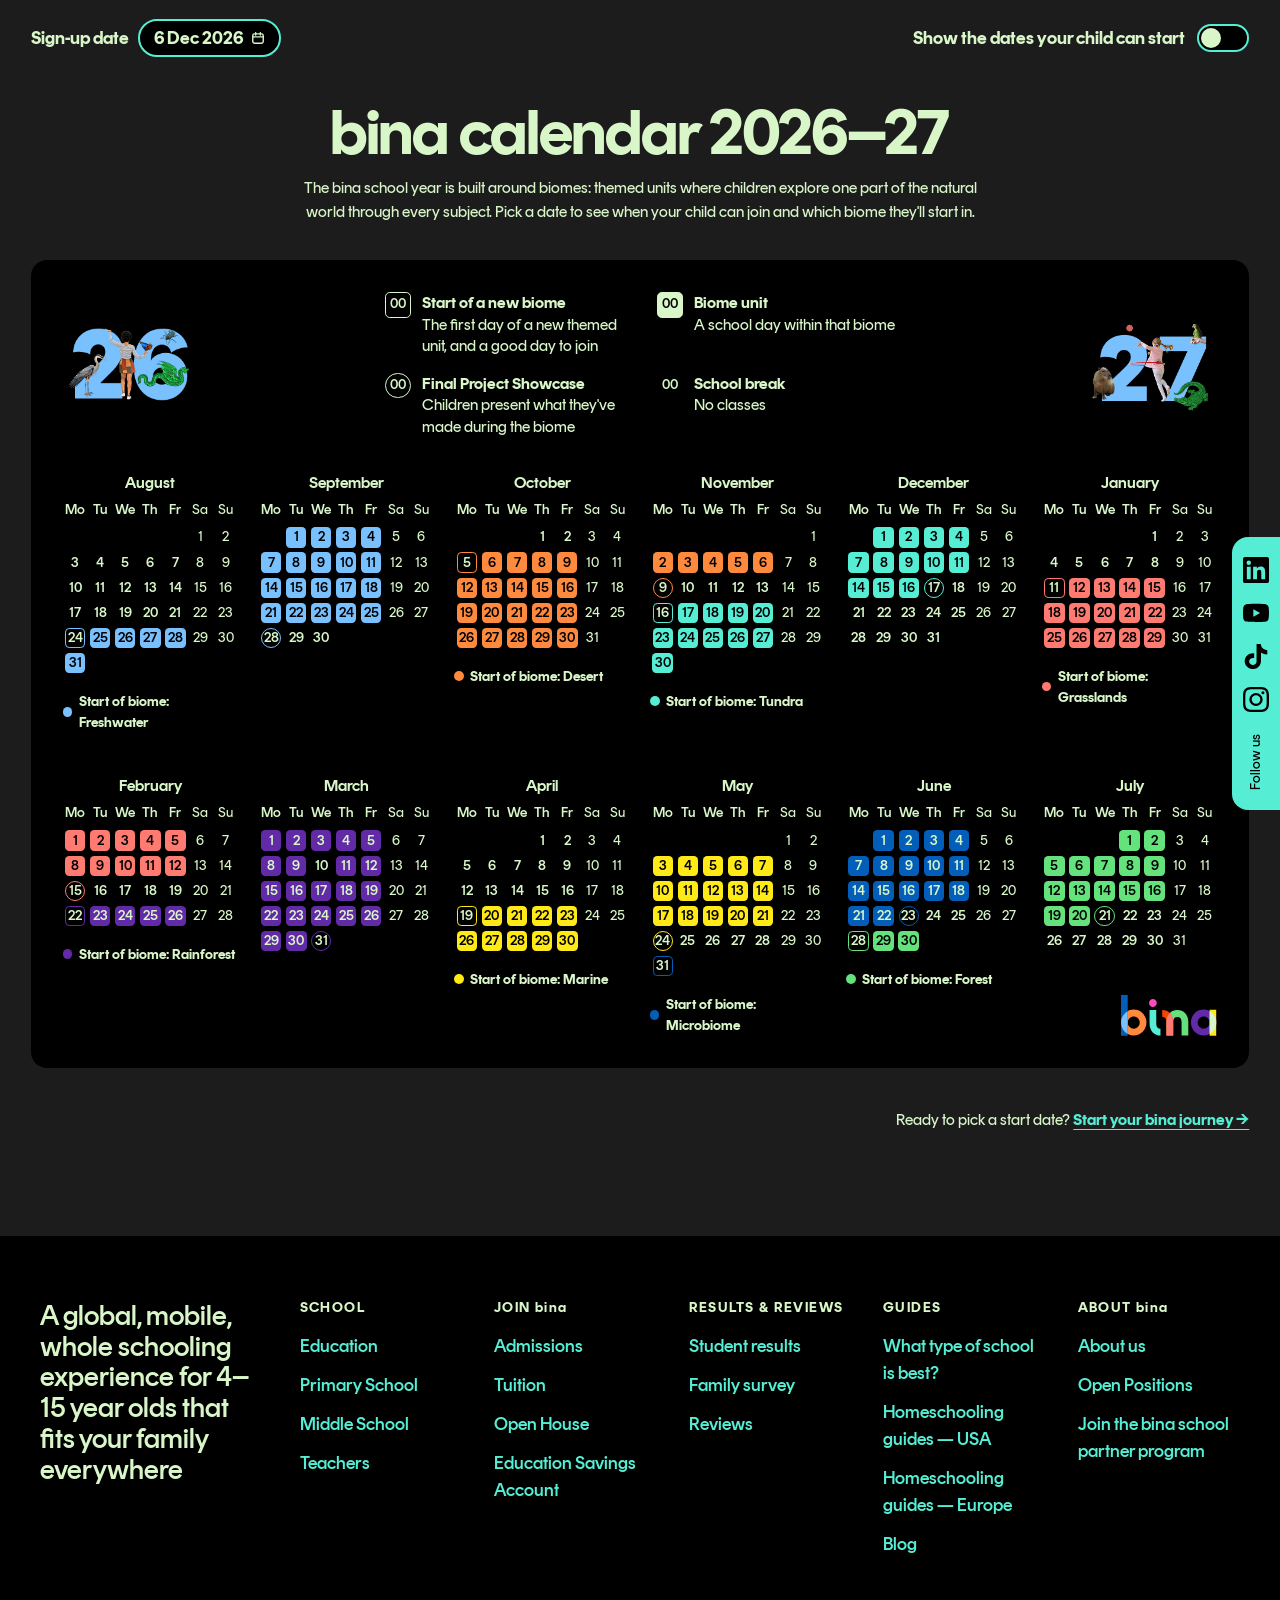
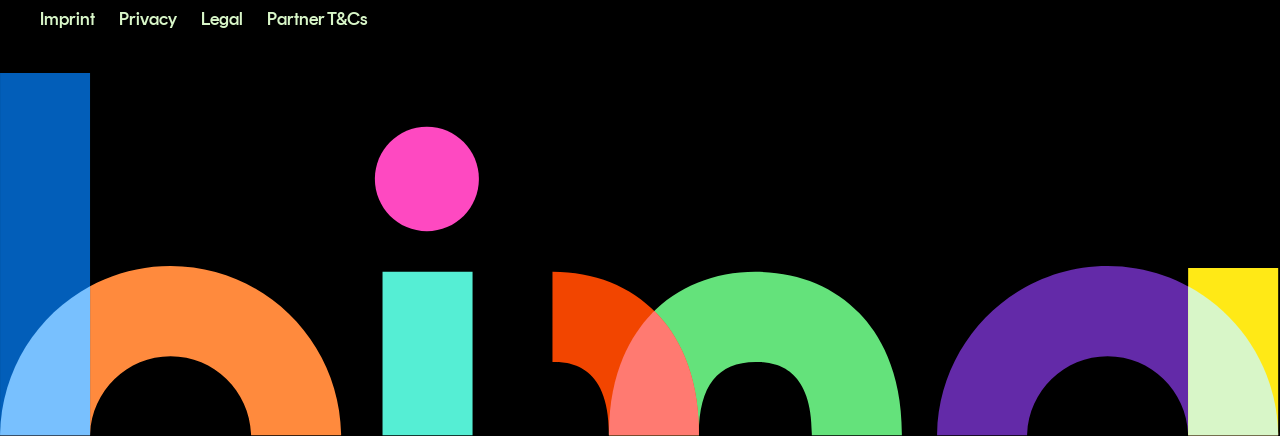
==== commit 11f7cf44: "Calendar: site footer added" ====
--- a/calendar/index.html
+++ b/calendar/index.html
@@ -1,4 +1,4 @@
-<!DOCTYPE html><html lang="en"> <head><meta name="robots" content="noindex, nofollow"><meta charset="utf-8"><meta name="viewport" content="width=device-width, initial-scale=1"><title>bina calendar 2026/27</title><meta name="description" content="The bina school year 2026/27: every biome, every showcase, and the dates a new child can start class."><link rel="canonical" href="https://go.bina.school/calendar"><link rel="icon" type="image/png" href="../images/favicon.png"><meta property="og:title" content="bina calendar 2026/27"><meta property="og:description" content="The bina school year 2026/27: every biome, every showcase, and the dates a new child can start class."><meta property="og:type" content="website"><meta property="og:url" content="https://go.bina.school/calendar"><meta name="generator" content="Astro v6.4.8"><!-- Tracking parity with thebinaschool.com: same GTM container (CookieYes CMP + GA4
+<!DOCTYPE html><html lang="en"> <head><meta charset="utf-8"><meta name="viewport" content="width=device-width, initial-scale=1"><title>bina calendar 2026/27</title><meta name="description" content="The bina school year 2026/27: every biome, every showcase, and the dates a new child can start class."><link rel="canonical" href="https://go.bina.school/calendar"><meta name="robots" content="noindex, nofollow"><link rel="icon" type="image/png" href="../images/favicon.png"><meta property="og:title" content="bina calendar 2026/27"><meta property="og:description" content="The bina school year 2026/27: every biome, every showcase, and the dates a new child can start class."><meta property="og:type" content="website"><meta property="og:url" content="https://go.bina.school/calendar"><meta name="generator" content="Astro v6.4.8"><!-- Tracking parity with thebinaschool.com: same GTM container (CookieYes CMP + GA4
          live inside it), a dedicated PostHog project for go.bina.school (session replay
          enabled after analytics consent), same first-touch attribution file. GTM
          uses the main site's deferred loader — they load after full page load + idle,
@@ -256,4 +256,14 @@
       });
       el.addEventListener('blur', () => (info.textContent = DEFAULT_INFO));
     });
-  })();</script>  </main>  </body></html>+  })();</script>  </main> <!-- Footer (Zeyu, 2026-11-06): the main site's grouped footer — tagline column, one column per
+         group (2 on phones, 3 from 640px, tagline + 5 from 1024px), the legal links in one row above
+         the peeking logo (no divider line), and the Follow-us rail. Black / mint / lagoon: mint
+         tagline, group titles and legal links (the old purple), lagoon group links (the old
+         turquoise). -->
+    <footer class="theme-black relative z-10 overflow-hidden pt-12 md:pt-16 mt-20"> <div class="px-5 sm:px-10 min-[1120px]:pr-24"> <div class="mb-10 grid grid-cols-2 gap-x-6 gap-y-10 sm:grid-cols-3 sm:gap-x-8 md:mb-12 lg:grid-cols-[1.4fr_repeat(5,minmax(0,1fr))]"> <p class="col-span-2 font-display text-title-md font-medium text-mint sm:col-span-3 lg:col-span-1 xl:text-title-lg xl:font-medium">
+A global, mobile, whole schooling experience for 4–15 year olds that fits your family everywhere
+</p> <nav aria-label="School"> <h2 class="mb-4 font-display text-label uppercase text-mint"><span>School</span></h2> <ul class="flex flex-col gap-3"> <li> <a href="https://thebinaschool.com/education" class="font-display text-body-lg font-medium text-lagoon underline decoration-transparent xl:text-body-xl xl:font-medium">Education</a> </li><li> <a href="https://thebinaschool.com/primary-school" class="font-display text-body-lg font-medium text-lagoon underline decoration-transparent xl:text-body-xl xl:font-medium">Primary School</a> </li><li> <a href="https://thebinaschool.com/middle-school" class="font-display text-body-lg font-medium text-lagoon underline decoration-transparent xl:text-body-xl xl:font-medium">Middle School</a> </li><li> <a href="https://thebinaschool.com/teachers" class="font-display text-body-lg font-medium text-lagoon underline decoration-transparent xl:text-body-xl xl:font-medium">Teachers</a> </li> </ul> </nav><nav aria-label="Join bina"> <h2 class="mb-4 font-display text-label uppercase text-mint"><span>Join <span class="normal-case">bina</span></span></h2> <ul class="flex flex-col gap-3"> <li> <a href="https://thebinaschool.com/admissions" class="font-display text-body-lg font-medium text-lagoon underline decoration-transparent xl:text-body-xl xl:font-medium">Admissions</a> </li><li> <a href="https://thebinaschool.com/tuition" class="font-display text-body-lg font-medium text-lagoon underline decoration-transparent xl:text-body-xl xl:font-medium">Tuition</a> </li><li> <a href="https://thebinaschool.com/open-house" class="font-display text-body-lg font-medium text-lagoon underline decoration-transparent xl:text-body-xl xl:font-medium">Open House</a> </li><li> <a href="../esa/index.html" class="font-display text-body-lg font-medium text-lagoon underline decoration-transparent xl:text-body-xl xl:font-medium">Education Savings Account</a> </li> </ul> </nav><nav aria-label="Results &amp; reviews"> <h2 class="mb-4 font-display text-label uppercase text-mint"><span>Results &amp; reviews</span></h2> <ul class="flex flex-col gap-3"> <li> <a href="../student-results/index.html" class="font-display text-body-lg font-medium text-lagoon underline decoration-transparent xl:text-body-xl xl:font-medium">Student results</a> </li><li> <a href="../family-survey/index.html" class="font-display text-body-lg font-medium text-lagoon underline decoration-transparent xl:text-body-xl xl:font-medium">Family survey</a> </li><li> <a href="../reviews/index.html" class="font-display text-body-lg font-medium text-lagoon underline decoration-transparent xl:text-body-xl xl:font-medium">Reviews</a> </li> </ul> </nav><nav aria-label="Guides"> <h2 class="mb-4 font-display text-label uppercase text-mint"><span>Guides</span></h2> <ul class="flex flex-col gap-3"> <li> <a href="https://thebinaschool.com/what-type-of-school-is-best" class="font-display text-body-lg font-medium text-lagoon underline decoration-transparent xl:text-body-xl xl:font-medium">What type of school is best?</a> </li><li> <a href="https://thebinaschool.com/homeschooling-guides" class="font-display text-body-lg font-medium text-lagoon underline decoration-transparent xl:text-body-xl xl:font-medium">Homeschooling guides — USA</a> </li><li> <a href="https://thebinaschool.com/homeschooling-guides-europe" class="font-display text-body-lg font-medium text-lagoon underline decoration-transparent xl:text-body-xl xl:font-medium">Homeschooling guides — Europe</a> </li><li> <a href="https://thebinaschool.com/blog" class="font-display text-body-lg font-medium text-lagoon underline decoration-transparent xl:text-body-xl xl:font-medium">Blog</a> </li> </ul> </nav><nav aria-label="About bina"> <h2 class="mb-4 font-display text-label uppercase text-mint"><span>About <span class="normal-case">bina</span></span></h2> <ul class="flex flex-col gap-3"> <li> <a href="https://thebinaschool.com/about" class="font-display text-body-lg font-medium text-lagoon underline decoration-transparent xl:text-body-xl xl:font-medium">About us</a> </li><li> <a href="https://thebinaschool.com/careers" class="font-display text-body-lg font-medium text-lagoon underline decoration-transparent xl:text-body-xl xl:font-medium">Open Positions</a> </li><li> <a href="https://form.thebinaschool.com/new-partner" target="_blank" rel="noopener noreferrer" class="font-display text-body-lg font-medium text-lagoon underline decoration-transparent xl:text-body-xl xl:font-medium">Join the bina school partner program</a> </li> </ul> </nav> </div> <ul class="mb-8 flex flex-wrap gap-x-6 gap-y-2 md:mb-10"> <li> <a href="https://thebinaschool.com/imprint" class="font-display text-body-lg font-medium text-mint underline decoration-transparent xl:text-body-xl xl:font-medium">Imprint</a> </li><li> <a href="https://thebinaschool.com/privacy" class="font-display text-body-lg font-medium text-mint underline decoration-transparent xl:text-body-xl xl:font-medium">Privacy</a> </li><li> <a href="https://thebinaschool.com/legal" class="font-display text-body-lg font-medium text-mint underline decoration-transparent xl:text-body-xl xl:font-medium">Legal</a> </li><li> <a href="https://thebinaschool.com/partner-program-terms" class="font-display text-body-lg font-medium text-mint underline decoration-transparent xl:text-body-xl xl:font-medium">Partner T&amp;Cs</a> </li> </ul>  </div> <img src="../images/peeking-logo.svg" decoding="async" alt="bina" width="440" height="125" class="block h-auto w-full"> </footer>
+
+    <!-- Right-edge "Follow us" rail, tablet and up — same as the main site, on lagoon. -->
+    <aside aria-label="Follow us on social media" class="fixed bottom-[10%] right-0 z-[900] hidden flex-col items-center gap-[1.1rem] rounded-l-lg bg-lagoon px-[0.7rem] py-5 min-[1120px]:flex"> <a href="https://www.linkedin.com/company/thebinaschool" target="_blank" rel="noopener noreferrer" aria-label="LinkedIn" class="block transition-transform duration-200 ease-out hover:scale-110"> <img src="../images/social/linkedin.svg" alt="" aria-hidden="true" width="26" height="26" class="h-[1.6rem] w-[1.6rem] object-contain"> </a><a href="https://www.youtube.com/@thebinaschool3759" target="_blank" rel="noopener noreferrer" aria-label="YouTube" class="block transition-transform duration-200 ease-out hover:scale-110"> <img src="../images/social/youtube.svg" alt="" aria-hidden="true" width="26" height="26" class="h-[1.6rem] w-[1.6rem] object-contain"> </a><a href="https://www.tiktok.com/@bina.school" target="_blank" rel="noopener noreferrer" aria-label="TikTok" class="block transition-transform duration-200 ease-out hover:scale-110"> <img src="../images/social/tiktok.svg" alt="" aria-hidden="true" width="26" height="26" class="h-[1.6rem] w-[1.6rem] object-contain"> </a><a href="https://www.instagram.com/thebinaschool" target="_blank" rel="noopener noreferrer" aria-label="Instagram" class="block transition-transform duration-200 ease-out hover:scale-110"> <img src="../images/social/instagram.svg" alt="" aria-hidden="true" width="26" height="26" class="h-[1.6rem] w-[1.6rem] object-contain"> </a> <span class="mt-1 rotate-180 font-display text-body-md leading-none text-black [writing-mode:vertical-rl]">Follow us</span> </aside> </body></html>
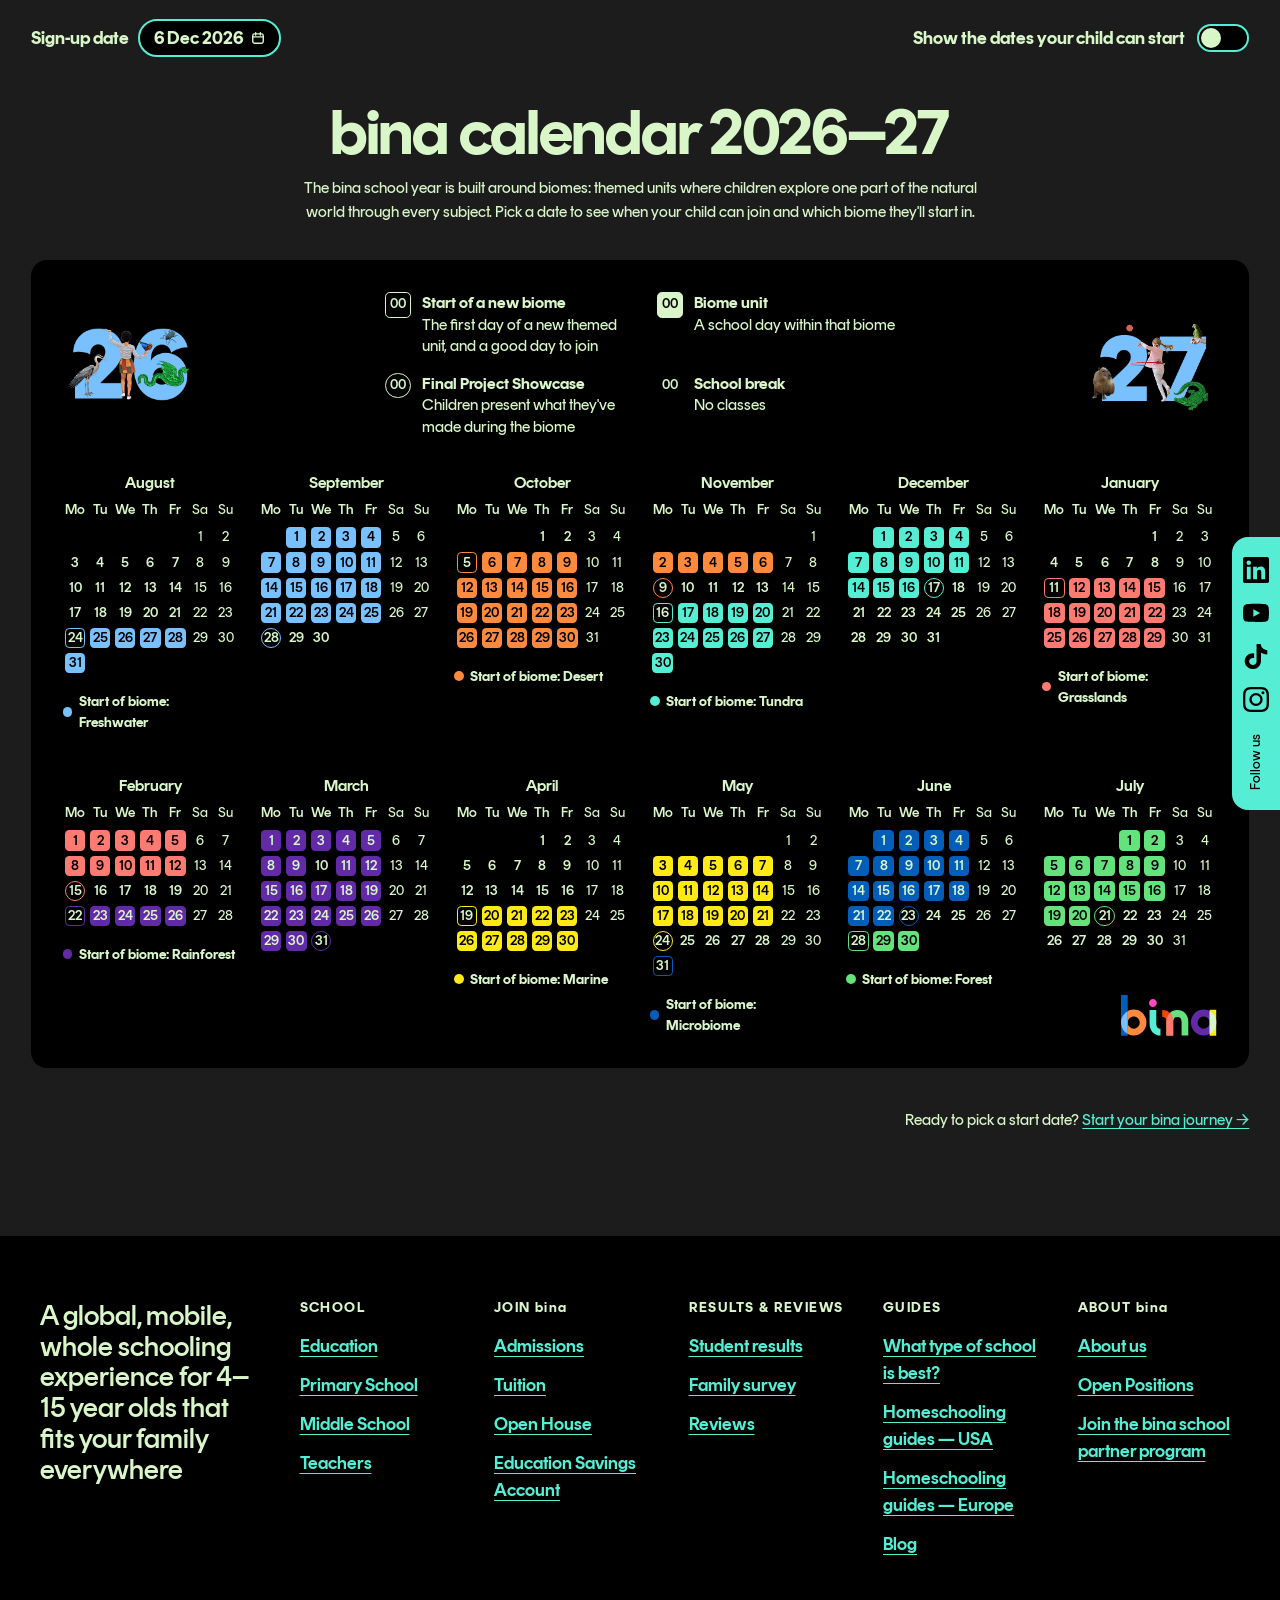
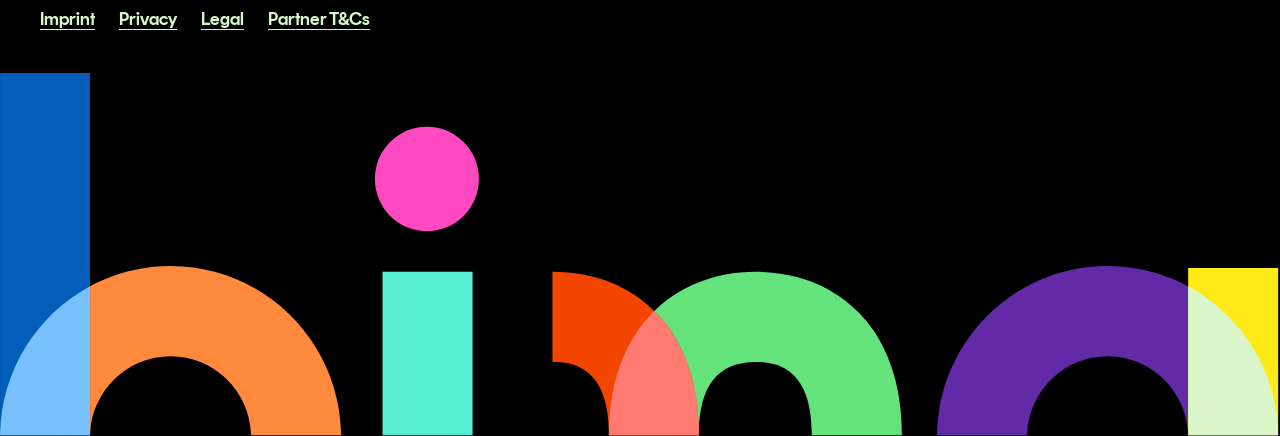
==== commit 6f65074b: "Text links: bina Foundation guidelines" ====
--- a/calendar/index.html
+++ b/calendar/index.html
@@ -96,7 +96,7 @@
       })();
     </script><!-- First-touch attribution — a port of thebinaschool.com/attribution.js. Carries
          utm_*, gclid, fbclid and the partner ?ref= onto form CTAs, start.bina.school links
-         and the HTTPS main-site homepage. --><script defer src="../attribution.js"></script><link rel="stylesheet" href="../_astro/BaseLayout.Cn8kFk71.css"><link rel="stylesheet" href="../_astro/calendar.COliWS_o.css"></head> <body>  <main>  <div class="cal" data-mode="calendar" data-astro-cid-sl2ubhge> <div class="cal-toggle" data-astro-cid-sl2ubhge> <!-- Our own date picker (Zeyu, 2026-11-05): the browser's pop-up can't take bina's colors or
+         and the HTTPS main-site homepage. --><script defer src="../attribution.js"></script><link rel="stylesheet" href="../_astro/BaseLayout.CPTgEGwx.css"><link rel="stylesheet" href="../_astro/calendar.DEuFFEG_.css"></head> <body>  <main>  <div class="cal" data-mode="calendar" data-astro-cid-sl2ubhge> <div class="cal-toggle" data-astro-cid-sl2ubhge> <!-- Our own date picker (Zeyu, 2026-11-05): the browser's pop-up can't take bina's colors or
            font. The hidden input keeps the value and the change event the rest of the page uses. --> <div class="handover" data-astro-cid-sl2ubhge> <span id="handover-label" data-astro-cid-sl2ubhge>Sign-up date</span> <div class="handover-wrap" data-astro-cid-sl2ubhge> <button type="button" class="handover-field" id="handover-btn" aria-haspopup="dialog" aria-expanded="false" aria-controls="dp" aria-labelledby="handover-label handover-text" data-astro-cid-sl2ubhge> <span class="handover-text" id="handover-text" data-astro-cid-sl2ubhge></span> </button> <input type="hidden" id="handover" data-astro-cid-sl2ubhge> <div class="dp" id="dp" role="dialog" aria-label="Choose a sign-up date" hidden data-astro-cid-sl2ubhge> <div class="dp-head" data-astro-cid-sl2ubhge> <button type="button" class="dp-nav dp-prev" data-step="-1" aria-label="Previous month" data-astro-cid-sl2ubhge></button> <p class="dp-title" id="dp-title" aria-live="polite" data-astro-cid-sl2ubhge></p> <button type="button" class="dp-nav dp-next" data-step="1" aria-label="Next month" data-astro-cid-sl2ubhge></button> </div> <table class="dp-grid" role="grid" aria-labelledby="dp-title" data-astro-cid-sl2ubhge> <thead data-astro-cid-sl2ubhge> <tr data-astro-cid-sl2ubhge><th scope="col" data-astro-cid-sl2ubhge>Mo</th><th scope="col" data-astro-cid-sl2ubhge>Tu</th><th scope="col" data-astro-cid-sl2ubhge>We</th><th scope="col" data-astro-cid-sl2ubhge>Th</th><th scope="col" data-astro-cid-sl2ubhge>Fr</th><th scope="col" data-astro-cid-sl2ubhge>Sa</th><th scope="col" data-astro-cid-sl2ubhge>Su</th></tr> </thead> <tbody id="dp-body" data-astro-cid-sl2ubhge></tbody> </table> <div class="dp-foot" data-astro-cid-sl2ubhge> <button type="button" class="dp-today" id="dp-today" data-astro-cid-sl2ubhge>Today</button> </div> </div> </div> </div> <label class="switch" data-astro-cid-sl2ubhge> <input type="checkbox" id="starts-toggle" data-astro-cid-sl2ubhge> <span class="switch-track" aria-hidden="true" data-astro-cid-sl2ubhge><span class="switch-thumb" data-astro-cid-sl2ubhge></span></span> <span class="switch-label" data-astro-cid-sl2ubhge>Show the dates your child can start</span> </label> <p class="cal-info is-off" id="cal-info" aria-live="polite" data-astro-cid-sl2ubhge></p> </div> <header class="cal-head" data-astro-cid-sl2ubhge> <div class="cal-title" data-astro-cid-sl2ubhge> <h1 data-astro-cid-sl2ubhge>bina calendar 2026–27</h1> <p class="cal-intro" data-astro-cid-sl2ubhge>
 The bina school year is built around biomes: themed units where children explore one part of
           the natural world through every subject. Pick a date to see when your child can join and which
@@ -263,7 +263,7 @@
          turquoise). -->
     <footer class="theme-black relative z-10 overflow-hidden pt-12 md:pt-16 mt-20"> <div class="px-5 sm:px-10 min-[1120px]:pr-24"> <div class="mb-10 grid grid-cols-2 gap-x-6 gap-y-10 sm:grid-cols-3 sm:gap-x-8 md:mb-12 lg:grid-cols-[1.4fr_repeat(5,minmax(0,1fr))]"> <p class="col-span-2 font-display text-title-md font-medium text-mint sm:col-span-3 lg:col-span-1 xl:text-title-lg xl:font-medium">
 A global, mobile, whole schooling experience for 4–15 year olds that fits your family everywhere
-</p> <nav aria-label="School"> <h2 class="mb-4 font-display text-label uppercase text-mint"><span>School</span></h2> <ul class="flex flex-col gap-3"> <li> <a href="https://thebinaschool.com/education" class="font-display text-body-lg font-medium text-lagoon underline decoration-transparent xl:text-body-xl xl:font-medium">Education</a> </li><li> <a href="https://thebinaschool.com/primary-school" class="font-display text-body-lg font-medium text-lagoon underline decoration-transparent xl:text-body-xl xl:font-medium">Primary School</a> </li><li> <a href="https://thebinaschool.com/middle-school" class="font-display text-body-lg font-medium text-lagoon underline decoration-transparent xl:text-body-xl xl:font-medium">Middle School</a> </li><li> <a href="https://thebinaschool.com/teachers" class="font-display text-body-lg font-medium text-lagoon underline decoration-transparent xl:text-body-xl xl:font-medium">Teachers</a> </li> </ul> </nav><nav aria-label="Join bina"> <h2 class="mb-4 font-display text-label uppercase text-mint"><span>Join <span class="normal-case">bina</span></span></h2> <ul class="flex flex-col gap-3"> <li> <a href="https://thebinaschool.com/admissions" class="font-display text-body-lg font-medium text-lagoon underline decoration-transparent xl:text-body-xl xl:font-medium">Admissions</a> </li><li> <a href="https://thebinaschool.com/tuition" class="font-display text-body-lg font-medium text-lagoon underline decoration-transparent xl:text-body-xl xl:font-medium">Tuition</a> </li><li> <a href="https://thebinaschool.com/open-house" class="font-display text-body-lg font-medium text-lagoon underline decoration-transparent xl:text-body-xl xl:font-medium">Open House</a> </li><li> <a href="../esa/index.html" class="font-display text-body-lg font-medium text-lagoon underline decoration-transparent xl:text-body-xl xl:font-medium">Education Savings Account</a> </li> </ul> </nav><nav aria-label="Results &amp; reviews"> <h2 class="mb-4 font-display text-label uppercase text-mint"><span>Results &amp; reviews</span></h2> <ul class="flex flex-col gap-3"> <li> <a href="../student-results/index.html" class="font-display text-body-lg font-medium text-lagoon underline decoration-transparent xl:text-body-xl xl:font-medium">Student results</a> </li><li> <a href="../family-survey/index.html" class="font-display text-body-lg font-medium text-lagoon underline decoration-transparent xl:text-body-xl xl:font-medium">Family survey</a> </li><li> <a href="../reviews/index.html" class="font-display text-body-lg font-medium text-lagoon underline decoration-transparent xl:text-body-xl xl:font-medium">Reviews</a> </li> </ul> </nav><nav aria-label="Guides"> <h2 class="mb-4 font-display text-label uppercase text-mint"><span>Guides</span></h2> <ul class="flex flex-col gap-3"> <li> <a href="https://thebinaschool.com/what-type-of-school-is-best" class="font-display text-body-lg font-medium text-lagoon underline decoration-transparent xl:text-body-xl xl:font-medium">What type of school is best?</a> </li><li> <a href="https://thebinaschool.com/homeschooling-guides" class="font-display text-body-lg font-medium text-lagoon underline decoration-transparent xl:text-body-xl xl:font-medium">Homeschooling guides — USA</a> </li><li> <a href="https://thebinaschool.com/homeschooling-guides-europe" class="font-display text-body-lg font-medium text-lagoon underline decoration-transparent xl:text-body-xl xl:font-medium">Homeschooling guides — Europe</a> </li><li> <a href="https://thebinaschool.com/blog" class="font-display text-body-lg font-medium text-lagoon underline decoration-transparent xl:text-body-xl xl:font-medium">Blog</a> </li> </ul> </nav><nav aria-label="About bina"> <h2 class="mb-4 font-display text-label uppercase text-mint"><span>About <span class="normal-case">bina</span></span></h2> <ul class="flex flex-col gap-3"> <li> <a href="https://thebinaschool.com/about" class="font-display text-body-lg font-medium text-lagoon underline decoration-transparent xl:text-body-xl xl:font-medium">About us</a> </li><li> <a href="https://thebinaschool.com/careers" class="font-display text-body-lg font-medium text-lagoon underline decoration-transparent xl:text-body-xl xl:font-medium">Open Positions</a> </li><li> <a href="https://form.thebinaschool.com/new-partner" target="_blank" rel="noopener noreferrer" class="font-display text-body-lg font-medium text-lagoon underline decoration-transparent xl:text-body-xl xl:font-medium">Join the bina school partner program</a> </li> </ul> </nav> </div> <ul class="mb-8 flex flex-wrap gap-x-6 gap-y-2 md:mb-10"> <li> <a href="https://thebinaschool.com/imprint" class="font-display text-body-lg font-medium text-mint underline decoration-transparent xl:text-body-xl xl:font-medium">Imprint</a> </li><li> <a href="https://thebinaschool.com/privacy" class="font-display text-body-lg font-medium text-mint underline decoration-transparent xl:text-body-xl xl:font-medium">Privacy</a> </li><li> <a href="https://thebinaschool.com/legal" class="font-display text-body-lg font-medium text-mint underline decoration-transparent xl:text-body-xl xl:font-medium">Legal</a> </li><li> <a href="https://thebinaschool.com/partner-program-terms" class="font-display text-body-lg font-medium text-mint underline decoration-transparent xl:text-body-xl xl:font-medium">Partner T&amp;Cs</a> </li> </ul>  </div> <img src="../images/peeking-logo.svg" decoding="async" alt="bina" width="440" height="125" class="block h-auto w-full"> </footer>
+</p> <nav aria-label="School"> <h2 class="mb-4 font-display text-label uppercase text-mint"><span>School</span></h2> <ul class="flex flex-col gap-3"> <li> <a href="https://thebinaschool.com/education" class="font-display text-body-lg font-semibold text-lagoon xl:text-body-xl">Education</a> </li><li> <a href="https://thebinaschool.com/primary-school" class="font-display text-body-lg font-semibold text-lagoon xl:text-body-xl">Primary School</a> </li><li> <a href="https://thebinaschool.com/middle-school" class="font-display text-body-lg font-semibold text-lagoon xl:text-body-xl">Middle School</a> </li><li> <a href="https://thebinaschool.com/teachers" class="font-display text-body-lg font-semibold text-lagoon xl:text-body-xl">Teachers</a> </li> </ul> </nav><nav aria-label="Join bina"> <h2 class="mb-4 font-display text-label uppercase text-mint"><span>Join <span class="normal-case">bina</span></span></h2> <ul class="flex flex-col gap-3"> <li> <a href="https://thebinaschool.com/admissions" class="font-display text-body-lg font-semibold text-lagoon xl:text-body-xl">Admissions</a> </li><li> <a href="https://thebinaschool.com/tuition" class="font-display text-body-lg font-semibold text-lagoon xl:text-body-xl">Tuition</a> </li><li> <a href="https://thebinaschool.com/open-house" class="font-display text-body-lg font-semibold text-lagoon xl:text-body-xl">Open House</a> </li><li> <a href="../esa/index.html" class="font-display text-body-lg font-semibold text-lagoon xl:text-body-xl">Education Savings Account</a> </li> </ul> </nav><nav aria-label="Results &amp; reviews"> <h2 class="mb-4 font-display text-label uppercase text-mint"><span>Results &amp; reviews</span></h2> <ul class="flex flex-col gap-3"> <li> <a href="../student-results/index.html" class="font-display text-body-lg font-semibold text-lagoon xl:text-body-xl">Student results</a> </li><li> <a href="../family-survey/index.html" class="font-display text-body-lg font-semibold text-lagoon xl:text-body-xl">Family survey</a> </li><li> <a href="../reviews/index.html" class="font-display text-body-lg font-semibold text-lagoon xl:text-body-xl">Reviews</a> </li> </ul> </nav><nav aria-label="Guides"> <h2 class="mb-4 font-display text-label uppercase text-mint"><span>Guides</span></h2> <ul class="flex flex-col gap-3"> <li> <a href="https://thebinaschool.com/what-type-of-school-is-best" class="font-display text-body-lg font-semibold text-lagoon xl:text-body-xl">What type of school is best?</a> </li><li> <a href="https://thebinaschool.com/homeschooling-guides" class="font-display text-body-lg font-semibold text-lagoon xl:text-body-xl">Homeschooling guides — USA</a> </li><li> <a href="https://thebinaschool.com/homeschooling-guides-europe" class="font-display text-body-lg font-semibold text-lagoon xl:text-body-xl">Homeschooling guides — Europe</a> </li><li> <a href="https://thebinaschool.com/blog" class="font-display text-body-lg font-semibold text-lagoon xl:text-body-xl">Blog</a> </li> </ul> </nav><nav aria-label="About bina"> <h2 class="mb-4 font-display text-label uppercase text-mint"><span>About <span class="normal-case">bina</span></span></h2> <ul class="flex flex-col gap-3"> <li> <a href="https://thebinaschool.com/about" class="font-display text-body-lg font-semibold text-lagoon xl:text-body-xl">About us</a> </li><li> <a href="https://thebinaschool.com/careers" class="font-display text-body-lg font-semibold text-lagoon xl:text-body-xl">Open Positions</a> </li><li> <a href="https://form.thebinaschool.com/new-partner" target="_blank" rel="noopener noreferrer" class="font-display text-body-lg font-semibold text-lagoon xl:text-body-xl">Join the bina school partner program</a> </li> </ul> </nav> </div> <ul class="mb-8 flex flex-wrap gap-x-6 gap-y-2 md:mb-10"> <li> <a href="https://thebinaschool.com/imprint" class="font-display text-body-lg font-semibold text-mint xl:text-body-xl">Imprint</a> </li><li> <a href="https://thebinaschool.com/privacy" class="font-display text-body-lg font-semibold text-mint xl:text-body-xl">Privacy</a> </li><li> <a href="https://thebinaschool.com/legal" class="font-display text-body-lg font-semibold text-mint xl:text-body-xl">Legal</a> </li><li> <a href="https://thebinaschool.com/partner-program-terms" class="font-display text-body-lg font-semibold text-mint xl:text-body-xl">Partner T&amp;Cs</a> </li> </ul>  </div> <img src="../images/peeking-logo.svg" decoding="async" alt="bina" width="440" height="125" class="block h-auto w-full"> </footer>
 
     <!-- Right-edge "Follow us" rail, tablet and up — same as the main site, on lagoon. -->
     <aside aria-label="Follow us on social media" class="fixed bottom-[10%] right-0 z-[900] hidden flex-col items-center gap-[1.1rem] rounded-l-lg bg-lagoon px-[0.7rem] py-5 min-[1120px]:flex"> <a href="https://www.linkedin.com/company/thebinaschool" target="_blank" rel="noopener noreferrer" aria-label="LinkedIn" class="block transition-transform duration-200 ease-out hover:scale-110"> <img src="../images/social/linkedin.svg" alt="" aria-hidden="true" width="26" height="26" class="h-[1.6rem] w-[1.6rem] object-contain"> </a><a href="https://www.youtube.com/@thebinaschool3759" target="_blank" rel="noopener noreferrer" aria-label="YouTube" class="block transition-transform duration-200 ease-out hover:scale-110"> <img src="../images/social/youtube.svg" alt="" aria-hidden="true" width="26" height="26" class="h-[1.6rem] w-[1.6rem] object-contain"> </a><a href="https://www.tiktok.com/@bina.school" target="_blank" rel="noopener noreferrer" aria-label="TikTok" class="block transition-transform duration-200 ease-out hover:scale-110"> <img src="../images/social/tiktok.svg" alt="" aria-hidden="true" width="26" height="26" class="h-[1.6rem] w-[1.6rem] object-contain"> </a><a href="https://www.instagram.com/thebinaschool" target="_blank" rel="noopener noreferrer" aria-label="Instagram" class="block transition-transform duration-200 ease-out hover:scale-110"> <img src="../images/social/instagram.svg" alt="" aria-hidden="true" width="26" height="26" class="h-[1.6rem] w-[1.6rem] object-contain"> </a> <span class="mt-1 rotate-180 font-display text-body-md leading-none text-black [writing-mode:vertical-rl]">Follow us</span> </aside> </body></html>
--- a/_astro/BaseLayout.CPTgEGwx.css
+++ b/_astro/BaseLayout.CPTgEGwx.css
@@ -0,0 +1 @@
+@layer properties{@supports (((-webkit-hyphens:none)) and (not (margin-trim:inline))) or ((-moz-orient:inline) and (not (color:rgb(from red r g b)))){*,:before,:after,::backdrop{--tw-rotate-x:initial;--tw-rotate-y:initial;--tw-rotate-z:initial;--tw-skew-x:initial;--tw-skew-y:initial;--tw-border-style:solid;--tw-leading:initial;--tw-font-weight:initial;--tw-shadow:0 0 #0000;--tw-shadow-color:initial;--tw-shadow-alpha:100%;--tw-inset-shadow:0 0 #0000;--tw-inset-shadow-color:initial;--tw-inset-shadow-alpha:100%;--tw-ring-color:initial;--tw-ring-shadow:0 0 #0000;--tw-inset-ring-color:initial;--tw-inset-ring-shadow:0 0 #0000;--tw-ring-inset:initial;--tw-ring-offset-width:0px;--tw-ring-offset-color:#fff;--tw-ring-offset-shadow:0 0 #0000;--tw-outline-style:solid;--tw-blur:initial;--tw-brightness:initial;--tw-contrast:initial;--tw-grayscale:initial;--tw-hue-rotate:initial;--tw-invert:initial;--tw-opacity:initial;--tw-saturate:initial;--tw-sepia:initial;--tw-drop-shadow:initial;--tw-drop-shadow-color:initial;--tw-drop-shadow-alpha:100%;--tw-drop-shadow-size:initial;--tw-duration:initial;--tw-ease:initial;--tw-scale-x:1;--tw-scale-y:1;--tw-scale-z:1}}}@layer theme{:root,:host{--font-sans:"Rund Display", system-ui, sans-serif;--font-mono:ui-monospace, SFMono-Regular, Menlo, Monaco, Consolas, "Liberation Mono", "Courier New", monospace;--spacing:.25rem;--container-2xl:42rem;--container-3xl:48rem;--container-5xl:64rem;--font-weight-normal:400;--font-weight-medium:500;--font-weight-semibold:600;--font-weight-bold:700;--leading-tight:1.25;--leading-snug:1.375;--radius-sm:8px;--radius-lg:16px;--ease-out:cubic-bezier(0, 0, .2, 1);--default-transition-duration:.15s;--default-transition-timing-function:cubic-bezier(.4, 0, .2, 1);--default-font-family:var(--font-sans);--default-mono-font-family:var(--font-mono);--color-primary-base:#1c1c1c;--color-black:#000;--color-mint:#d8f6c8;--color-lagoon:#55eed4;--color-lemon:#ffe916;--color-grape:#632aa8;--color-deep-ocean:#025eb9;--color-sky-blue:#78c0fe;--color-tangerine:#ff8a3d;--color-watermelon:#ff7a71;--color-dragon-fruit:#fe49c1;--color-clover:#64e27b;--font-display:"Rund Display", system-ui, sans-serif;--text-display-lg:88px;--text-display-lg--line-height:1;--text-display-lg--font-weight:700;--text-display-md:72px;--text-display-md--line-height:1;--text-display-md--font-weight:700;--text-display-sm:64px;--text-display-sm--line-height:1;--text-display-sm--font-weight:700;--text-title-4xl:48px;--text-title-4xl--line-height:1.1;--text-title-4xl--font-weight:700;--text-title-3xl:40px;--text-title-3xl--line-height:1.1;--text-title-3xl--font-weight:700;--text-title-2xl:36px;--text-title-2xl--line-height:1.1;--text-title-2xl--font-weight:700;--text-title-xl:32px;--text-title-xl--line-height:1.1;--text-title-xl--font-weight:700;--text-title-lg:28px;--text-title-lg--line-height:1.1;--text-title-lg--font-weight:700;--text-title-md:24px;--text-title-md--line-height:1.1;--text-title-md--font-weight:700;--text-title-sm:20px;--text-title-sm--line-height:1.1;--text-title-sm--font-weight:600;--text-body-xl:18px;--text-body-xl--line-height:1.5;--text-body-lg:16px;--text-body-lg--line-height:1.5;--text-body-md:14px;--text-body-md--line-height:1.5;--text-label:14px;--text-label--line-height:1.2;--text-label--letter-spacing:.1em;--text-label--font-weight:700;--text-label-sm:12px;--text-label-sm--line-height:1.2;--text-label-sm--letter-spacing:.1em;--text-label-sm--font-weight:700;--text-button-lg:24px;--text-button-lg--line-height:1.2;--text-button-lg--font-weight:700;--text-button-sm:16px;--text-button-sm--line-height:1.2;--text-button-sm--font-weight:700}}@layer base{*,:after,:before,::backdrop{box-sizing:border-box;border:0 solid;margin:0;padding:0}::file-selector-button{box-sizing:border-box;border:0 solid;margin:0;padding:0}html,:host{-webkit-text-size-adjust:100%;tab-size:4;line-height:1.5;font-family:var(--default-font-family,-apple-system, BlinkMacSystemFont, "Segoe UI", Roboto, "Helvetica Neue", "Noto Sans", Arial, sans-serif, "Apple Color Emoji", "Segoe UI Emoji", "Segoe UI Symbol", "Noto Color Emoji");font-feature-settings:var(--default-font-feature-settings,normal);font-variation-settings:var(--default-font-variation-settings,normal);-webkit-tap-highlight-color:transparent}hr{height:0;color:inherit;border-top-width:1px}abbr:where([title]){-webkit-text-decoration:underline dotted;text-decoration:underline dotted}h1,h2,h3,h4,h5,h6{font-size:inherit;font-weight:inherit}a{color:inherit;-webkit-text-decoration:inherit;text-decoration:inherit}b,strong{font-weight:bolder}code,kbd,samp,pre{font-family:var(--default-mono-font-family,ui-monospace, SFMono-Regular, Menlo, Monaco, Consolas, "Liberation Mono", "Courier New", monospace);font-feature-settings:var(--default-mono-font-feature-settings,normal);font-variation-settings:var(--default-mono-font-variation-settings,normal);font-size:1em}small{font-size:80%}sub,sup{vertical-align:baseline;font-size:75%;line-height:0;position:relative}sub{bottom:-.25em}sup{top:-.5em}table{text-indent:0;border-color:inherit;border-collapse:collapse}:-moz-focusring:where(:not(iframe)){outline:auto}progress{vertical-align:baseline}summary{display:list-item}ol,ul,menu{list-style:none}img,svg,video,canvas,audio,iframe,embed,object{vertical-align:middle;display:block}img,video{max-width:100%;height:auto}button,input,select,optgroup,textarea{font:inherit;font-feature-settings:inherit;font-variation-settings:inherit;letter-spacing:inherit;color:inherit;opacity:1;background-color:#0000;border-radius:0}::file-selector-button{font:inherit;font-feature-settings:inherit;font-variation-settings:inherit;letter-spacing:inherit;color:inherit;opacity:1;background-color:#0000;border-radius:0}:where(select:is([multiple],[size])) optgroup{font-weight:bolder}:where(select:is([multiple],[size])) optgroup option{padding-inline-start:20px}::file-selector-button{margin-inline-end:4px}::placeholder{opacity:1}@supports (not ((-webkit-appearance:-apple-pay-button))) or (contain-intrinsic-size:1px){::placeholder{color:currentColor}@supports (color:color-mix(in lab,red,red)){::placeholder{color:color-mix(in oklab,currentcolor 50%,transparent)}}}textarea{resize:vertical}::-webkit-search-decoration{-webkit-appearance:none}::-webkit-date-and-time-value{min-height:1lh;text-align:inherit}::-webkit-datetime-edit{display:inline-flex}::-webkit-datetime-edit-fields-wrapper{padding:0}::-webkit-datetime-edit{padding-block:0}::-webkit-datetime-edit-year-field{padding-block:0}::-webkit-datetime-edit-month-field{padding-block:0}::-webkit-datetime-edit-day-field{padding-block:0}::-webkit-datetime-edit-hour-field{padding-block:0}::-webkit-datetime-edit-minute-field{padding-block:0}::-webkit-datetime-edit-second-field{padding-block:0}::-webkit-datetime-edit-millisecond-field{padding-block:0}::-webkit-datetime-edit-meridiem-field{padding-block:0}::-webkit-calendar-picker-indicator{line-height:1}:-moz-ui-invalid{box-shadow:none}button,input:where([type=button],[type=reset],[type=submit]){appearance:button}::file-selector-button{appearance:button}::-webkit-inner-spin-button{height:auto}::-webkit-outer-spin-button{height:auto}[hidden]:where(:not([hidden=until-found])){display:none!important}:root,.theme-base{--t-bg:var(--color-primary-base);--t-fg:var(--color-mint);--t-hl:var(--color-lagoon);--t-line:var(--color-mint);--t-solid-bg:var(--color-mint);--t-solid-fg:var(--color-black);--t-solid-hl:var(--color-deep-ocean)}.theme-black{--t-bg:var(--color-black);--t-fg:var(--color-mint);--t-hl:var(--color-lagoon);--t-line:var(--color-mint);--t-solid-bg:var(--color-mint);--t-solid-fg:var(--color-black);--t-solid-hl:var(--color-deep-ocean)}.theme-lagoon{--t-bg:var(--color-lagoon);--t-fg:var(--color-black);--t-hl:var(--color-grape);--t-line:var(--color-black);--t-solid-bg:var(--color-black);--t-solid-fg:var(--color-lagoon);--t-solid-hl:var(--color-lagoon)}.theme-lemon{--t-bg:var(--color-lemon);--t-fg:var(--color-black);--t-hl:var(--color-grape);--t-line:var(--color-black);--t-solid-bg:var(--color-black);--t-solid-fg:var(--color-lemon);--t-solid-hl:var(--color-lemon)}.theme-mint{--t-bg:var(--color-mint);--t-fg:var(--color-black);--t-hl:var(--color-deep-ocean);--t-line:var(--color-black);--t-solid-bg:var(--color-deep-ocean);--t-solid-fg:var(--color-mint);--t-solid-hl:var(--color-mint)}.theme-grape{--t-bg:var(--color-grape);--t-fg:var(--color-mint);--t-hl:var(--color-lemon);--t-line:var(--color-mint);--t-solid-bg:var(--color-black);--t-solid-fg:var(--color-mint);--t-solid-hl:var(--color-lemon)}.theme-deep-ocean{--t-bg:var(--color-deep-ocean);--t-fg:var(--color-mint);--t-hl:var(--color-mint);--t-line:var(--color-mint);--t-solid-bg:var(--color-mint);--t-solid-fg:var(--color-deep-ocean);--t-solid-hl:var(--color-deep-ocean)}.theme-sky-blue{--t-bg:var(--color-sky-blue);--t-solid-fg:var(--color-sky-blue)}.theme-clover{--t-bg:var(--color-clover);--t-solid-fg:var(--color-clover)}.theme-tangerine{--t-bg:var(--color-tangerine);--t-solid-fg:var(--color-tangerine)}.theme-watermelon{--t-bg:var(--color-watermelon);--t-solid-fg:var(--color-watermelon)}.theme-dragon-fruit{--t-bg:var(--color-dragon-fruit);--t-solid-fg:var(--color-dragon-fruit)}.theme-sky-blue,.theme-clover,.theme-tangerine,.theme-watermelon,.theme-dragon-fruit{--t-fg:var(--color-black);--t-hl:var(--color-black);--t-line:var(--color-black);--t-solid-bg:var(--color-black);--t-solid-hl:var(--t-solid-fg)}[class*=theme-]{background-color:var(--t-bg);color:var(--t-fg)}html{scroll-behavior:smooth}body{font-family:var(--font-sans);font-size:var(--text-body-xl);line-height:var(--tw-leading,var(--text-body-xl--line-height));-webkit-font-smoothing:antialiased;-moz-osx-font-smoothing:grayscale;background-color:var(--t-bg);color:var(--t-fg)}h1,h2,h3,h4{font-family:var(--font-display);--tw-font-weight:var(--font-weight-bold);font-weight:var(--font-weight-bold);color:inherit;text-wrap:balance;line-height:1.1}a{color:inherit}:focus-visible{outline:3px solid var(--t-hl);outline-offset:3px}}@layer components{.btn-bina,.btn-bina-secondary{min-height:calc(var(--spacing) * 12);cursor:pointer;border-radius:var(--radius-sm);border-style:var(--tw-border-style);border-width:2px;border-color:var(--color-black);padding-inline:calc(var(--spacing) * 4);padding-block:calc(var(--spacing) * 2);font-family:var(--font-display);font-size:var(--text-button-sm);line-height:var(--tw-leading,var(--text-button-sm--line-height));font-weight:var(--tw-font-weight,var(--text-button-sm--font-weight));--tw-font-weight:var(--font-weight-bold);font-weight:var(--font-weight-bold);white-space:nowrap;transition-property:color,background-color,border-color,outline-color,text-decoration-color,fill,stroke,--tw-gradient-from,--tw-gradient-via,--tw-gradient-to;transition-timing-function:var(--tw-ease,var(--default-transition-timing-function));transition-duration:var(--tw-duration,var(--default-transition-duration));--tw-duration:.2s;--tw-ease:var(--ease-out);transition-duration:.2s;transition-timing-function:var(--ease-out);justify-content:center;align-items:center;text-decoration-line:none;display:inline-flex}@media(min-width:40rem){.btn-bina,.btn-bina-secondary{border-radius:var(--radius-lg);padding-inline:calc(var(--spacing) * 6);padding-block:calc(var(--spacing) * 4);font-size:var(--text-button-lg);line-height:var(--tw-leading,var(--text-button-lg--line-height));font-weight:var(--tw-font-weight,var(--text-button-lg--font-weight))}}.btn-bina{background-color:var(--color-lemon);color:var(--color-black)}.btn-bina-secondary{background-color:var(--color-black);color:var(--color-lemon)}.btn-bina:hover,.btn-bina-secondary:hover{background-color:var(--color-dragon-fruit);color:var(--color-black)}.btn-sm,.btn-sm:is(.btn-bina,.btn-bina-secondary){min-height:calc(var(--spacing) * 12);border-radius:var(--radius-sm);padding-inline:calc(var(--spacing) * 4);font-size:var(--text-button-sm);line-height:var(--tw-leading,var(--text-button-sm--line-height));font-weight:var(--tw-font-weight,var(--text-button-sm--font-weight));padding-block:0}.cta-title{margin-bottom:calc(var(--spacing) * 4)}.cta-copy{margin-inline:auto;margin-bottom:calc(var(--spacing) * 8);max-width:var(--container-2xl)}.cta-actions{justify-content:center;gap:calc(var(--spacing) * 3);flex-wrap:wrap;display:flex}.card-bina-solid{border-radius:var(--radius-lg);--t-fg:var(--t-solid-fg);--t-hl:var(--t-solid-hl,var(--t-solid-fg));--t-line:var(--t-solid-fg);--card-bg:var(--t-solid-bg);background-color:var(--t-solid-bg);color:var(--t-solid-fg)}.card-bina-mint{--t-fg:var(--color-black);--t-hl:var(--color-deep-ocean);--t-line:var(--color-deep-ocean);background-color:var(--color-mint);color:var(--color-black);border-radius:24px}.label-bina{font-family:var(--font-display);font-size:var(--text-label);line-height:var(--tw-leading,var(--text-label--line-height));letter-spacing:var(--tw-tracking,var(--text-label--letter-spacing));font-weight:var(--tw-font-weight,var(--text-label--font-weight));text-transform:uppercase}.pill-bina{border-style:var(--tw-border-style);padding-inline:calc(var(--spacing) * 3);padding-block:var(--spacing);font-family:var(--font-display);font-size:var(--text-label);line-height:var(--tw-leading,var(--text-label--line-height));letter-spacing:var(--tw-tracking,var(--text-label--letter-spacing));font-weight:var(--tw-font-weight,var(--text-label--font-weight));text-transform:uppercase;border-width:2px;border-color:var(--t-hl);color:var(--t-hl);border-radius:3.40282e38px;align-items:center;display:inline-flex}.eyebrow-line{font-family:var(--font-display);font-size:var(--text-label);line-height:var(--tw-leading,var(--text-label--line-height));letter-spacing:var(--tw-tracking,var(--text-label--letter-spacing));font-weight:var(--tw-font-weight,var(--text-label--font-weight));text-transform:uppercase;color:var(--t-fg)}.eyebrow-bina{font-family:var(--font-display);font-size:var(--text-label);line-height:var(--tw-leading,var(--text-label--line-height));letter-spacing:var(--tw-tracking,var(--text-label--letter-spacing));font-weight:var(--tw-font-weight,var(--text-label--font-weight));text-transform:uppercase;color:var(--t-hl)}.input-bina{border-radius:var(--radius-lg);border-style:var(--tw-border-style);width:100%;padding-inline:calc(var(--spacing) * 4);padding-block:calc(var(--spacing) * 4);font-family:var(--font-display);font-size:var(--text-body-xl);line-height:var(--tw-leading,var(--text-body-xl--line-height));--tw-font-weight:var(--font-weight-bold);font-weight:var(--font-weight-bold);background-color:#0000;border-width:2px}.input-bina::placeholder{--tw-font-weight:var(--font-weight-normal);font-weight:var(--font-weight-normal);opacity:.6}.input-bina{border-color:var(--t-line);color:var(--t-fg)}.input-bina:focus,.input-bina:focus-visible{border-color:var(--t-hl);box-shadow:0 0 0 1px var(--t-hl);outline:none}}@layer utilities{.invisible{visibility:hidden}.visible{visibility:visible}.sr-only{clip-path:inset(50%);white-space:nowrap;border-width:0;width:1px;height:1px;margin:-1px;padding:0;position:absolute;overflow:hidden}.absolute{position:absolute}.fixed{position:fixed}.relative{position:relative}.static{position:static}.sticky{position:sticky}.top-0{top:0}.right-0{right:0}.bottom-\[10\%\]{bottom:10%}.z-10{z-index:10}.z-50{z-index:50}.z-\[900\]{z-index:900}.col-span-2{grid-column:span 2/span 2}.container{width:100%}@media(min-width:40rem){.container{max-width:40rem}}@media(min-width:48rem){.container{max-width:48rem}}@media(min-width:64rem){.container{max-width:64rem}}@media(min-width:80rem){.container{max-width:80rem}}@media(min-width:96rem){.container{max-width:96rem}}.m-0{margin:0}.mx-auto{margin-inline:auto}.mt-0{margin-top:0}.mt-0\.5{margin-top:calc(var(--spacing) * .5)}.mt-1{margin-top:var(--spacing)}.mt-2{margin-top:calc(var(--spacing) * 2)}.mt-3{margin-top:calc(var(--spacing) * 3)}.mt-4{margin-top:calc(var(--spacing) * 4)}.mt-5{margin-top:calc(var(--spacing) * 5)}.mt-6{margin-top:calc(var(--spacing) * 6)}.mt-8{margin-top:calc(var(--spacing) * 8)}.mt-10{margin-top:calc(var(--spacing) * 10)}.mt-12{margin-top:calc(var(--spacing) * 12)}.mt-20{margin-top:calc(var(--spacing) * 20)}.mt-auto{margin-top:auto}.mb-1{margin-bottom:var(--spacing)}.mb-1\.5{margin-bottom:calc(var(--spacing) * 1.5)}.mb-2{margin-bottom:calc(var(--spacing) * 2)}.mb-3{margin-bottom:calc(var(--spacing) * 3)}.mb-4{margin-bottom:calc(var(--spacing) * 4)}.mb-5{margin-bottom:calc(var(--spacing) * 5)}.mb-6{margin-bottom:calc(var(--spacing) * 6)}.mb-8{margin-bottom:calc(var(--spacing) * 8)}.mb-10{margin-bottom:calc(var(--spacing) * 10)}.mb-12{margin-bottom:calc(var(--spacing) * 12)}.ml-2{margin-left:calc(var(--spacing) * 2)}.line-clamp-2{-webkit-line-clamp:2;-webkit-box-orient:vertical;display:-webkit-box;overflow:hidden}.block{display:block}.contents{display:contents}.flex{display:flex}.grid{display:grid}.hidden{display:none}.inline{display:inline}.inline-flex{display:inline-flex}.table{display:table}.h-3{height:calc(var(--spacing) * 3)}.h-6{height:calc(var(--spacing) * 6)}.h-7{height:calc(var(--spacing) * 7)}.h-8{height:calc(var(--spacing) * 8)}.h-9{height:calc(var(--spacing) * 9)}.h-10{height:calc(var(--spacing) * 10)}.h-20{height:calc(var(--spacing) * 20)}.h-\[1\.6rem\]{height:1.6rem}.h-\[1\.125rem\]{height:1.125rem}.h-\[1\.625rem\]{height:1.625rem}.h-auto{height:auto}.h-full{height:100%}.min-h-0{min-height:0}.min-h-screen{min-height:100vh}.w-3{width:calc(var(--spacing) * 3)}.w-6{width:calc(var(--spacing) * 6)}.w-7{width:calc(var(--spacing) * 7)}.w-8{width:calc(var(--spacing) * 8)}.w-9{width:calc(var(--spacing) * 9)}.w-14{width:calc(var(--spacing) * 14)}.w-56{width:calc(var(--spacing) * 56)}.w-\[1\.6rem\]{width:1.6rem}.w-\[1\.125rem\]{width:1.125rem}.w-\[1\.625rem\]{width:1.625rem}.w-auto{width:auto}.w-full{width:100%}.max-w-2xl{max-width:var(--container-2xl)}.max-w-3xl{max-width:var(--container-3xl)}.max-w-5xl{max-width:var(--container-5xl)}.max-w-\[37\.63rem\]{max-width:37.63rem}.max-w-\[clamp\(57\.5rem\,62vw\,80rem\)\]{max-width:clamp(57.5rem,62vw,80rem)}.min-w-0{min-width:0}.min-w-\[26rem\]{min-width:26rem}.flex-1{flex:1}.flex-none{flex:none}.shrink-0{flex-shrink:0}.grow{flex-grow:1}.border-collapse{border-collapse:collapse}.rotate-180{rotate:180deg}.transform{transform:var(--tw-rotate-x,) var(--tw-rotate-y,) var(--tw-rotate-z,) var(--tw-skew-x,) var(--tw-skew-y,)}.cursor-pointer{cursor:pointer}.scroll-mt-20{scroll-margin-top:calc(var(--spacing) * 20)}.list-disc{list-style-type:disc}.list-none{list-style-type:none}.grid-cols-1{grid-template-columns:repeat(1,minmax(0,1fr))}.grid-cols-2{grid-template-columns:repeat(2,minmax(0,1fr))}.flex-col{flex-direction:column}.flex-wrap{flex-wrap:wrap}.place-items-center{place-items:center}.items-baseline{align-items:baseline}.items-center{align-items:center}.items-start{align-items:flex-start}.justify-between{justify-content:space-between}.justify-center{justify-content:center}.gap-1{gap:var(--spacing)}.gap-1\.5{gap:calc(var(--spacing) * 1.5)}.gap-2{gap:calc(var(--spacing) * 2)}.gap-2\.5{gap:calc(var(--spacing) * 2.5)}.gap-3{gap:calc(var(--spacing) * 3)}.gap-4{gap:calc(var(--spacing) * 4)}.gap-5{gap:calc(var(--spacing) * 5)}.gap-6{gap:calc(var(--spacing) * 6)}.gap-8{gap:calc(var(--spacing) * 8)}.gap-10{gap:calc(var(--spacing) * 10)}.gap-\[1\.1rem\]{gap:1.1rem}.gap-x-2{column-gap:calc(var(--spacing) * 2)}.gap-x-4{column-gap:calc(var(--spacing) * 4)}.gap-x-6{column-gap:calc(var(--spacing) * 6)}.gap-x-8{column-gap:calc(var(--spacing) * 8)}.gap-y-1{row-gap:var(--spacing)}.gap-y-2{row-gap:calc(var(--spacing) * 2)}.gap-y-3{row-gap:calc(var(--spacing) * 3)}.gap-y-10{row-gap:calc(var(--spacing) * 10)}.self-start{align-self:flex-start}.truncate{text-overflow:ellipsis;white-space:nowrap;overflow:hidden}.overflow-hidden{overflow:hidden}.overflow-x-auto{overflow-x:auto}.rounded{border-radius:.25rem}.rounded-full{border-radius:3.40282e38px}.rounded-lg{border-radius:var(--radius-lg)}.rounded-sm{border-radius:var(--radius-sm)}.rounded-l-lg{border-top-left-radius:var(--radius-lg);border-bottom-left-radius:var(--radius-lg)}.border{border-style:var(--tw-border-style);border-width:1px}.border-2{border-style:var(--tw-border-style);border-width:2px}.border-t{border-top-style:var(--tw-border-style);border-top-width:1px}.border-t-2{border-top-style:var(--tw-border-style);border-top-width:2px}.border-t-\[3px\]{border-top-style:var(--tw-border-style);border-top-width:3px}.border-b{border-bottom-style:var(--tw-border-style);border-bottom-width:1px}.border-b-2{border-bottom-style:var(--tw-border-style);border-bottom-width:2px}.border-dashed{--tw-border-style:dashed;border-style:dashed}.\!border-mint{border-color:var(--color-mint)!important}.border-black{border-color:var(--color-black)}.border-lagoon{border-color:var(--color-lagoon)}.border-mint{border-color:var(--color-mint)}.\!bg-mint{background-color:var(--color-mint)!important}.bg-black{background-color:var(--color-black)}.bg-current{background-color:currentColor}.bg-deep-ocean{background-color:var(--color-deep-ocean)}.bg-lagoon{background-color:var(--color-lagoon)}.bg-mint{background-color:var(--color-mint)}.bg-sky-blue{background-color:var(--color-sky-blue)}.object-contain{object-fit:contain}.p-0{padding:0}.p-5{padding:calc(var(--spacing) * 5)}.p-6{padding:calc(var(--spacing) * 6)}.p-8{padding:calc(var(--spacing) * 8)}.px-2\.5{padding-inline:calc(var(--spacing) * 2.5)}.px-3{padding-inline:calc(var(--spacing) * 3)}.px-4{padding-inline:calc(var(--spacing) * 4)}.px-5{padding-inline:calc(var(--spacing) * 5)}.px-6{padding-inline:calc(var(--spacing) * 6)}.px-7{padding-inline:calc(var(--spacing) * 7)}.px-\[0\.7rem\]{padding-inline:.7rem}.py-1{padding-block:var(--spacing)}.py-2{padding-block:calc(var(--spacing) * 2)}.py-3{padding-block:calc(var(--spacing) * 3)}.py-4{padding-block:calc(var(--spacing) * 4)}.py-5{padding-block:calc(var(--spacing) * 5)}.py-6{padding-block:calc(var(--spacing) * 6)}.py-8{padding-block:calc(var(--spacing) * 8)}.py-12{padding-block:calc(var(--spacing) * 12)}.py-14{padding-block:calc(var(--spacing) * 14)}.py-16{padding-block:calc(var(--spacing) * 16)}.pt-1{padding-top:var(--spacing)}.pt-2{padding-top:calc(var(--spacing) * 2)}.pt-12{padding-top:calc(var(--spacing) * 12)}.pt-14{padding-top:calc(var(--spacing) * 14)}.pr-3{padding-right:calc(var(--spacing) * 3)}.pr-4{padding-right:calc(var(--spacing) * 4)}.pr-10{padding-right:calc(var(--spacing) * 10)}.pb-3{padding-bottom:calc(var(--spacing) * 3)}.pb-5{padding-bottom:calc(var(--spacing) * 5)}.pb-28{padding-bottom:calc(var(--spacing) * 28)}.pl-6{padding-left:calc(var(--spacing) * 6)}.text-center{text-align:center}.text-left{text-align:left}.text-right{text-align:right}.align-bottom{vertical-align:bottom}.font-display{font-family:var(--font-display)}.text-label{font-size:var(--text-label);line-height:var(--tw-leading,var(--text-label--line-height));letter-spacing:var(--tw-tracking,var(--text-label--letter-spacing));font-weight:var(--tw-font-weight,var(--text-label--font-weight))}.text-label-sm{font-size:var(--text-label-sm);line-height:var(--tw-leading,var(--text-label-sm--line-height));letter-spacing:var(--tw-tracking,var(--text-label-sm--letter-spacing));font-weight:var(--tw-font-weight,var(--text-label-sm--font-weight))}.text-display-md{font-size:var(--text-display-md);line-height:var(--tw-leading,var(--text-display-md--line-height));font-weight:var(--tw-font-weight,var(--text-display-md--font-weight))}.text-display-sm{font-size:var(--text-display-sm);line-height:var(--tw-leading,var(--text-display-sm--line-height));font-weight:var(--tw-font-weight,var(--text-display-sm--font-weight))}.text-title-2xl{font-size:var(--text-title-2xl);line-height:var(--tw-leading,var(--text-title-2xl--line-height));font-weight:var(--tw-font-weight,var(--text-title-2xl--font-weight))}.text-title-3xl{font-size:var(--text-title-3xl);line-height:var(--tw-leading,var(--text-title-3xl--line-height));font-weight:var(--tw-font-weight,var(--text-title-3xl--font-weight))}.text-title-4xl{font-size:var(--text-title-4xl);line-height:var(--tw-leading,var(--text-title-4xl--line-height));font-weight:var(--tw-font-weight,var(--text-title-4xl--font-weight))}.text-title-lg{font-size:var(--text-title-lg);line-height:var(--tw-leading,var(--text-title-lg--line-height));font-weight:var(--tw-font-weight,var(--text-title-lg--font-weight))}.text-title-md{font-size:var(--text-title-md);line-height:var(--tw-leading,var(--text-title-md--line-height));font-weight:var(--tw-font-weight,var(--text-title-md--font-weight))}.text-title-sm{font-size:var(--text-title-sm);line-height:var(--tw-leading,var(--text-title-sm--line-height));font-weight:var(--tw-font-weight,var(--text-title-sm--font-weight))}.text-title-xl{font-size:var(--text-title-xl);line-height:var(--tw-leading,var(--text-title-xl--line-height));font-weight:var(--tw-font-weight,var(--text-title-xl--font-weight))}.text-body-lg{font-size:var(--text-body-lg);line-height:var(--tw-leading,var(--text-body-lg--line-height))}.text-body-md{font-size:var(--text-body-md);line-height:var(--tw-leading,var(--text-body-md--line-height))}.text-body-xl{font-size:var(--text-body-xl);line-height:var(--tw-leading,var(--text-body-xl--line-height))}.leading-none{--tw-leading:1;line-height:1}.leading-snug{--tw-leading:var(--leading-snug);line-height:var(--leading-snug)}.leading-tight{--tw-leading:var(--leading-tight);line-height:var(--leading-tight)}.font-bold{--tw-font-weight:var(--font-weight-bold);font-weight:var(--font-weight-bold)}.font-medium{--tw-font-weight:var(--font-weight-medium);font-weight:var(--font-weight-medium)}.font-normal{--tw-font-weight:var(--font-weight-normal);font-weight:var(--font-weight-normal)}.font-semibold{--tw-font-weight:var(--font-weight-semibold);font-weight:var(--font-weight-semibold)}.text-pretty{text-wrap:pretty}.whitespace-nowrap{white-space:nowrap}.whitespace-pre-line{white-space:pre-line}.\!text-deep-ocean{color:var(--color-deep-ocean)!important}.text-black{color:var(--color-black)}.text-deep-ocean{color:var(--color-deep-ocean)}.text-lagoon{color:var(--color-lagoon)}.text-mint{color:var(--color-mint)}.lowercase{text-transform:lowercase}.normal-case{text-transform:none}.uppercase{text-transform:uppercase}.italic{font-style:italic}.no-underline{text-decoration-line:none}.underline{text-decoration-line:underline}.opacity-70{opacity:.7}.ring{--tw-ring-shadow:var(--tw-ring-inset,) 0 0 0 calc(1px + var(--tw-ring-offset-width)) var(--tw-ring-color,currentcolor);box-shadow:var(--tw-inset-shadow),var(--tw-inset-ring-shadow),var(--tw-ring-offset-shadow),var(--tw-ring-shadow),var(--tw-shadow)}.outline{outline-style:var(--tw-outline-style);outline-width:1px}.blur{--tw-blur:blur(8px);filter:var(--tw-blur,) var(--tw-brightness,) var(--tw-contrast,) var(--tw-grayscale,) var(--tw-hue-rotate,) var(--tw-invert,) var(--tw-saturate,) var(--tw-sepia,) var(--tw-drop-shadow,)}.filter{filter:var(--tw-blur,) var(--tw-brightness,) var(--tw-contrast,) var(--tw-grayscale,) var(--tw-hue-rotate,) var(--tw-invert,) var(--tw-saturate,) var(--tw-sepia,) var(--tw-drop-shadow,)}.transition{transition-property:color,background-color,border-color,outline-color,text-decoration-color,fill,stroke,--tw-gradient-from,--tw-gradient-via,--tw-gradient-to,opacity,box-shadow,transform,translate,scale,rotate,filter,-webkit-backdrop-filter,backdrop-filter,display,content-visibility,overlay,pointer-events;transition-timing-function:var(--tw-ease,var(--default-transition-timing-function));transition-duration:var(--tw-duration,var(--default-transition-duration))}.transition-colors{transition-property:color,background-color,border-color,outline-color,text-decoration-color,fill,stroke,--tw-gradient-from,--tw-gradient-via,--tw-gradient-to;transition-timing-function:var(--tw-ease,var(--default-transition-timing-function));transition-duration:var(--tw-duration,var(--default-transition-duration))}.transition-transform{transition-property:transform,translate,scale,rotate;transition-timing-function:var(--tw-ease,var(--default-transition-timing-function));transition-duration:var(--tw-duration,var(--default-transition-duration))}.duration-200{--tw-duration:.2s;transition-duration:.2s}.ease-out{--tw-ease:var(--ease-out);transition-timing-function:var(--ease-out)}.\[writing-mode\:vertical-rl\]{writing-mode:vertical-rl}.group-open\:rotate-45:is(:where(.group):is([open],:popover-open,:open) *){rotate:45deg}.last\:mb-0:last-child{margin-bottom:0}.last\:border-b-0:last-child{border-bottom-style:var(--tw-border-style);border-bottom-width:0}@media(hover:hover){.hover\:scale-110:hover{--tw-scale-x:110%;--tw-scale-y:110%;--tw-scale-z:110%;scale:var(--tw-scale-x) var(--tw-scale-y)}.hover\:bg-dragon-fruit:hover{background-color:var(--color-dragon-fruit)}.hover\:bg-lagoon:hover{background-color:var(--color-lagoon)}.hover\:text-black:hover{color:var(--color-black)}}.aria-pressed\:bg-lagoon[aria-pressed=true]{background-color:var(--color-lagoon)}.aria-pressed\:text-black[aria-pressed=true]{color:var(--color-black)}@media not all and (min-width:48rem){.max-md\:hidden{display:none}}@media not all and (min-width:40rem){.max-sm\:hidden{display:none}}@media(min-width:1120px){.min-\[1120px\]\:flex{display:flex}.min-\[1120px\]\:pr-24{padding-right:calc(var(--spacing) * 24)}}@media(min-width:40rem){.sm\:col-span-3{grid-column:span 3/span 3}.sm\:w-64{width:calc(var(--spacing) * 64)}.sm\:grid-cols-2{grid-template-columns:repeat(2,minmax(0,1fr))}.sm\:grid-cols-3{grid-template-columns:repeat(3,minmax(0,1fr))}.sm\:grid-cols-\[10rem_1fr\]{grid-template-columns:10rem 1fr}.sm\:grid-cols-\[11rem_1fr\]{grid-template-columns:11rem 1fr}.sm\:grid-cols-\[15rem_1fr\]{grid-template-columns:15rem 1fr}.sm\:grid-cols-\[16rem_1fr\]{grid-template-columns:16rem 1fr}.sm\:gap-7{gap:calc(var(--spacing) * 7)}.sm\:gap-x-8{column-gap:calc(var(--spacing) * 8)}.sm\:p-8{padding:calc(var(--spacing) * 8)}.sm\:px-7{padding-inline:calc(var(--spacing) * 7)}.sm\:px-10{padding-inline:calc(var(--spacing) * 10)}.sm\:px-12{padding-inline:calc(var(--spacing) * 12)}.sm\:py-10{padding-block:calc(var(--spacing) * 10)}.sm\:py-16{padding-block:calc(var(--spacing) * 16)}.sm\:py-20{padding-block:calc(var(--spacing) * 20)}.sm\:pt-1{padding-top:var(--spacing)}.sm\:text-display-lg{font-size:var(--text-display-lg);line-height:var(--tw-leading,var(--text-display-lg--line-height));font-weight:var(--tw-font-weight,var(--text-display-lg--font-weight))}.sm\:text-display-sm{font-size:var(--text-display-sm);line-height:var(--tw-leading,var(--text-display-sm--line-height));font-weight:var(--tw-font-weight,var(--text-display-sm--font-weight))}.sm\:text-title-3xl{font-size:var(--text-title-3xl);line-height:var(--tw-leading,var(--text-title-3xl--line-height));font-weight:var(--tw-font-weight,var(--text-title-3xl--font-weight))}.sm\:text-title-4xl{font-size:var(--text-title-4xl);line-height:var(--tw-leading,var(--text-title-4xl--line-height));font-weight:var(--tw-font-weight,var(--text-title-4xl--font-weight))}.sm\:text-title-lg{font-size:var(--text-title-lg);line-height:var(--tw-leading,var(--text-title-lg--line-height));font-weight:var(--tw-font-weight,var(--text-title-lg--font-weight))}}@media(min-width:48rem){.md\:col-span-2{grid-column:span 2/span 2}.md\:mb-10{margin-bottom:calc(var(--spacing) * 10)}.md\:mb-12{margin-bottom:calc(var(--spacing) * 12)}.md\:hidden{display:none}.md\:grid-cols-2{grid-template-columns:repeat(2,minmax(0,1fr))}.md\:grid-cols-3{grid-template-columns:repeat(3,minmax(0,1fr))}.md\:grid-cols-6{grid-template-columns:repeat(6,minmax(0,1fr))}.md\:grid-cols-\[1fr_1\.6fr\]{grid-template-columns:1fr 1.6fr}.md\:grid-cols-\[auto_1fr\]{grid-template-columns:auto 1fr}.md\:gap-16{gap:calc(var(--spacing) * 16)}.md\:py-24{padding-block:calc(var(--spacing) * 24)}.md\:pt-2{padding-top:calc(var(--spacing) * 2)}.md\:pt-16{padding-top:calc(var(--spacing) * 16)}}@media(min-width:64rem){.lg\:col-span-1{grid-column:span 1/span 1}.lg\:w-auto{width:auto}.lg\:grid-cols-2{grid-template-columns:repeat(2,minmax(0,1fr))}.lg\:grid-cols-4{grid-template-columns:repeat(4,minmax(0,1fr))}.lg\:grid-cols-5{grid-template-columns:repeat(5,minmax(0,1fr))}.lg\:grid-cols-\[1\.4fr_repeat\(5\,minmax\(0\,1fr\)\)\]{grid-template-columns:1.4fr repeat(5,minmax(0,1fr))}.lg\:grid-cols-\[auto_1fr\]{grid-template-columns:auto 1fr}.lg\:flex-col{flex-direction:column}.lg\:items-center{align-items:center}.lg\:gap-2{gap:calc(var(--spacing) * 2)}}@media(min-width:80rem){.xl\:grid-cols-3{grid-template-columns:repeat(3,minmax(0,1fr))}.xl\:text-title-lg{font-size:var(--text-title-lg);line-height:var(--tw-leading,var(--text-title-lg--line-height));font-weight:var(--tw-font-weight,var(--text-title-lg--font-weight))}.xl\:text-body-xl{font-size:var(--text-body-xl);line-height:var(--tw-leading,var(--text-body-xl--line-height))}.xl\:font-medium{--tw-font-weight:var(--font-weight-medium);font-weight:var(--font-weight-medium)}}.\[\&\:\:-webkit-details-marker\]\:hidden::-webkit-details-marker{display:none}.text-fg{color:var(--t-fg)}.text-hl{color:var(--t-hl)}.bg-fg{background-color:var(--t-fg)}.bg-hl{background-color:var(--t-hl)}.border-line{border-color:var(--t-line)}.decoration-hl{-webkit-text-decoration-color:var(--t-hl);text-decoration-color:var(--t-hl)}}@font-face{font-family:Rund Display;src:url(../fonts/RundDisplay-Regular.woff2)format("woff2");font-weight:400;font-style:normal;font-display:swap}@font-face{font-family:Rund Display;src:url(../fonts/RundDisplay-Medium.woff2)format("woff2");font-weight:500;font-style:normal;font-display:swap}@font-face{font-family:Rund Display;src:url(../fonts/RundDisplay-SemiBold.woff2)format("woff2");font-weight:600;font-style:normal;font-display:swap}@font-face{font-family:Rund Display;src:url(../fonts/RundDisplay-Bold.woff2)format("woff2");font-weight:700;font-style:normal;font-display:swap}a:not([class*=btn-bina]):not([class*="hover:bg-"]):not(.no-underline){text-underline-offset:.2em;-webkit-text-decoration-skip-ink:auto;text-decoration-skip-ink:auto;text-decoration-line:underline;text-decoration-color:currentColor;text-decoration-thickness:1px;transition:text-decoration-thickness .15s ease-out}a:not([class*=btn-bina]):not([class*="hover:bg-"]):not(.no-underline):hover{text-decoration-thickness:3px}@media(prefers-reduced-motion:reduce){a{transition:none}}@property --tw-rotate-x{syntax:"*";inherits:false}@property --tw-rotate-y{syntax:"*";inherits:false}@property --tw-rotate-z{syntax:"*";inherits:false}@property --tw-skew-x{syntax:"*";inherits:false}@property --tw-skew-y{syntax:"*";inherits:false}@property --tw-border-style{syntax:"*";inherits:false;initial-value:solid}@property --tw-leading{syntax:"*";inherits:false}@property --tw-font-weight{syntax:"*";inherits:false}@property --tw-shadow{syntax:"*";inherits:false;initial-value:0 0 #0000}@property --tw-shadow-color{syntax:"*";inherits:false}@property --tw-shadow-alpha{syntax:"<percentage>";inherits:false;initial-value:100%}@property --tw-inset-shadow{syntax:"*";inherits:false;initial-value:0 0 #0000}@property --tw-inset-shadow-color{syntax:"*";inherits:false}@property --tw-inset-shadow-alpha{syntax:"<percentage>";inherits:false;initial-value:100%}@property --tw-ring-color{syntax:"*";inherits:false}@property --tw-ring-shadow{syntax:"*";inherits:false;initial-value:0 0 #0000}@property --tw-inset-ring-color{syntax:"*";inherits:false}@property --tw-inset-ring-shadow{syntax:"*";inherits:false;initial-value:0 0 #0000}@property --tw-ring-inset{syntax:"*";inherits:false}@property --tw-ring-offset-width{syntax:"<length>";inherits:false;initial-value:0}@property --tw-ring-offset-color{syntax:"*";inherits:false;initial-value:#fff}@property --tw-ring-offset-shadow{syntax:"*";inherits:false;initial-value:0 0 #0000}@property --tw-outline-style{syntax:"*";inherits:false;initial-value:solid}@property --tw-blur{syntax:"*";inherits:false}@property --tw-brightness{syntax:"*";inherits:false}@property --tw-contrast{syntax:"*";inherits:false}@property --tw-grayscale{syntax:"*";inherits:false}@property --tw-hue-rotate{syntax:"*";inherits:false}@property --tw-invert{syntax:"*";inherits:false}@property --tw-opacity{syntax:"*";inherits:false}@property --tw-saturate{syntax:"*";inherits:false}@property --tw-sepia{syntax:"*";inherits:false}@property --tw-drop-shadow{syntax:"*";inherits:false}@property --tw-drop-shadow-color{syntax:"*";inherits:false}@property --tw-drop-shadow-alpha{syntax:"<percentage>";inherits:false;initial-value:100%}@property --tw-drop-shadow-size{syntax:"*";inherits:false}@property --tw-duration{syntax:"*";inherits:false}@property --tw-ease{syntax:"*";inherits:false}@property --tw-scale-x{syntax:"*";inherits:false;initial-value:1}@property --tw-scale-y{syntax:"*";inherits:false;initial-value:1}@property --tw-scale-z{syntax:"*";inherits:false;initial-value:1}
--- a/_astro/calendar.DEuFFEG_.css
+++ b/_astro/calendar.DEuFFEG_.css
@@ -0,0 +1 @@
+body{background:var(--color-primary-base)}.cal[data-astro-cid-sl2ubhge]{--bg: var(--color-primary-base);--muted: var(--color-mint);--text: var(--color-mint);background:var(--bg);color:var(--text);min-height:100vh;padding:1rem clamp(1rem,2.4vw,2.5rem) 1.5rem;font-family:var(--font-display);max-width:1500px;margin:0 auto}.cal-toggle[data-astro-cid-sl2ubhge]{display:grid;grid-template-columns:auto 1fr auto;align-items:center;gap:.5rem 1.25rem;min-height:2.75rem}.cal-toggle[data-astro-cid-sl2ubhge] .handover[data-astro-cid-sl2ubhge]{grid-column:1;justify-self:start}.cal-toggle[data-astro-cid-sl2ubhge] .switch[data-astro-cid-sl2ubhge]{grid-column:3;grid-row:1}.cal-toggle[data-astro-cid-sl2ubhge] .cal-info[data-astro-cid-sl2ubhge]{grid-column:2;grid-row:1;justify-self:end}.cal-info[data-astro-cid-sl2ubhge].is-off{visibility:hidden}@media(max-width:900px){.cal-toggle[data-astro-cid-sl2ubhge]{grid-template-columns:1fr;justify-items:center}.cal-toggle[data-astro-cid-sl2ubhge] .handover[data-astro-cid-sl2ubhge],.cal-toggle[data-astro-cid-sl2ubhge] .switch[data-astro-cid-sl2ubhge],.cal-toggle[data-astro-cid-sl2ubhge] .cal-info[data-astro-cid-sl2ubhge]{grid-column:1;grid-row:auto;justify-self:center}}.switch[data-astro-cid-sl2ubhge]{display:inline-flex;flex-direction:row-reverse;align-items:center;gap:.75rem;cursor:pointer;font-weight:700;color:var(--muted)}.switch[data-astro-cid-sl2ubhge] input[data-astro-cid-sl2ubhge]{position:absolute;opacity:0;pointer-events:none}.switch-track[data-astro-cid-sl2ubhge]{position:relative;width:3.25rem;height:1.75rem;border-radius:999px;background:var(--color-black);border:2px solid var(--color-lagoon);transition:background .2s}.switch-thumb[data-astro-cid-sl2ubhge]{position:absolute;top:.125rem;left:.125rem;width:1.25rem;height:1.25rem;border-radius:999px;background:var(--color-mint);transition:transform .2s}.switch[data-astro-cid-sl2ubhge] input[data-astro-cid-sl2ubhge]:checked+.switch-track[data-astro-cid-sl2ubhge]{background:var(--color-lemon);border-color:var(--color-black)}.switch[data-astro-cid-sl2ubhge] input[data-astro-cid-sl2ubhge]:checked+.switch-track[data-astro-cid-sl2ubhge] .switch-thumb[data-astro-cid-sl2ubhge]{transform:translate(1.5rem);background:var(--color-black)}.switch[data-astro-cid-sl2ubhge] input[data-astro-cid-sl2ubhge]:checked~.switch-label[data-astro-cid-sl2ubhge]{color:var(--color-mint)}.switch[data-astro-cid-sl2ubhge] input[data-astro-cid-sl2ubhge]:focus-visible+.switch-track[data-astro-cid-sl2ubhge]{outline:3px solid var(--color-lagoon);outline-offset:2px}.handover[data-astro-cid-sl2ubhge]{display:inline-flex;align-items:center;gap:.6rem;font-weight:700;color:var(--muted)}.handover-field[data-astro-cid-sl2ubhge]{position:relative;display:inline-flex;align-items:center;gap:.5rem;font-weight:700;color:var(--color-mint);background:var(--color-black);border:2px solid var(--color-lagoon);border-radius:999px;padding:.2rem .85rem}.handover-field[data-astro-cid-sl2ubhge]:after{content:"";width:.9rem;height:.9rem;background:currentColor;-webkit-mask:url("data:image/svg+xml,%3Csvg xmlns='http://www.w3.org/2000/svg' viewBox='0 0 24 24' fill='none' stroke='black' stroke-width='2.4' stroke-linecap='round'%3E%3Crect x='3' y='5' width='18' height='16' rx='3'/%3E%3Cpath d='M3 10h18M8 3v4M16 3v4'/%3E%3C/svg%3E") center / contain no-repeat;mask:url("data:image/svg+xml,%3Csvg xmlns='http://www.w3.org/2000/svg' viewBox='0 0 24 24' fill='none' stroke='black' stroke-width='2.4' stroke-linecap='round'%3E%3Crect x='3' y='5' width='18' height='16' rx='3'/%3E%3Cpath d='M3 10h18M8 3v4M16 3v4'/%3E%3C/svg%3E") center / contain no-repeat}.handover-field[data-astro-cid-sl2ubhge]{font:inherit;font-weight:700;cursor:pointer}.handover-field[data-astro-cid-sl2ubhge]:focus-visible{outline:3px solid var(--color-lagoon);outline-offset:2px}.handover-wrap[data-astro-cid-sl2ubhge]{position:relative}.dp[data-astro-cid-sl2ubhge]{position:absolute;top:calc(100% + .5rem);left:0;z-index:20;width:max-content;padding:1rem;background:var(--color-black);color:var(--color-mint);border:1.5px solid var(--color-mint);border-radius:16px;font-family:var(--font-display)}.dp[data-astro-cid-sl2ubhge][hidden]{display:none}@media(max-width:900px){.cal-toggle[data-astro-cid-sl2ubhge]{position:relative}.handover-wrap[data-astro-cid-sl2ubhge]{position:static}.dp[data-astro-cid-sl2ubhge]{top:3.25rem;left:50%;transform:translate(-50%)}}.dp-head[data-astro-cid-sl2ubhge]{display:flex;align-items:center;justify-content:space-between;gap:.5rem;margin-bottom:.5rem}.dp-title[data-astro-cid-sl2ubhge]{margin:0;font-size:1.25rem;font-weight:600}.dp-nav[data-astro-cid-sl2ubhge]{width:2.5rem;height:2.5rem;border:0;border-radius:8px;background:transparent;color:var(--color-mint);cursor:pointer;display:inline-flex;align-items:center;justify-content:center}.dp-nav[data-astro-cid-sl2ubhge]:before{content:"";width:1.1rem;height:1.1rem;background:currentColor;-webkit-mask:url("data:image/svg+xml,%3Csvg xmlns='http://www.w3.org/2000/svg' viewBox='0 0 24 24' fill='none' stroke='black' stroke-width='2.6' stroke-linecap='round' stroke-linejoin='round'%3E%3Cpath d='M15 5l-7 7 7 7'/%3E%3C/svg%3E") center / contain no-repeat;mask:url("data:image/svg+xml,%3Csvg xmlns='http://www.w3.org/2000/svg' viewBox='0 0 24 24' fill='none' stroke='black' stroke-width='2.6' stroke-linecap='round' stroke-linejoin='round'%3E%3Cpath d='M15 5l-7 7 7 7'/%3E%3C/svg%3E") center / contain no-repeat}.dp-next[data-astro-cid-sl2ubhge]:before{transform:scaleX(-1)}.dp-nav[data-astro-cid-sl2ubhge]:hover{color:var(--color-lagoon)}.dp-grid[data-astro-cid-sl2ubhge]{border-collapse:separate;border-spacing:.15rem}.dp-grid[data-astro-cid-sl2ubhge] th[data-astro-cid-sl2ubhge]{width:2.5rem;padding-bottom:.25rem;font-size:.875rem;font-weight:700;text-transform:uppercase;letter-spacing:.1em;text-align:center}.dp-grid[data-astro-cid-sl2ubhge] td{padding:0}.dp-day{width:2.5rem;height:2.5rem;border:1.5px solid transparent;border-radius:8px;background:transparent;color:var(--color-mint);font:inherit;font-size:1rem;font-weight:500;cursor:pointer}.dp-day:hover,.dp-day.is-today{border-color:var(--color-mint)}.dp-day.is-sel{background:var(--color-lagoon);border-color:var(--color-lagoon);color:var(--color-black);font-weight:700}.dp-day:focus-visible,.dp-nav[data-astro-cid-sl2ubhge]:focus-visible,.dp-today[data-astro-cid-sl2ubhge]:focus-visible{outline:2px solid var(--color-mint);outline-offset:2px}.dp-foot[data-astro-cid-sl2ubhge]{display:flex;justify-content:flex-end;margin-top:.5rem}.dp-today[data-astro-cid-sl2ubhge]{border:0;background:transparent;padding:.25rem .5rem;color:var(--color-lagoon);font:inherit;font-size:1rem;font-weight:700;text-decoration:underline;text-underline-offset:4px;cursor:pointer}.dp-today[data-astro-cid-sl2ubhge]:hover{text-decoration-thickness:3px;text-underline-offset:2px}.cal-info[data-astro-cid-sl2ubhge]{margin:0;padding:.25rem .875rem;border-radius:999px;background:var(--color-black);color:var(--color-lemon);font-weight:700;font-size:.875rem}.cal-panel[data-astro-cid-sl2ubhge]{position:relative;--bg: var(--color-black);background:var(--color-black);border-radius:16px;padding:clamp(1.25rem,2.5vw,2.5rem)}@media(max-width:640px){.cal-panel[data-astro-cid-sl2ubhge]{padding:1.25rem .75rem;border-radius:8px}}.cal-legend[data-astro-cid-sl2ubhge]{display:grid;grid-template-columns:auto minmax(0,1fr) auto;align-items:center;gap:1rem;margin-bottom:2.25rem}.cal-legend[data-astro-cid-sl2ubhge] .key[data-astro-cid-sl2ubhge]{margin:0;gap:1rem 2rem}.cal-legend[data-astro-cid-sl2ubhge] .key[data-astro-cid-sl2ubhge] li[data-astro-cid-sl2ubhge]{max-width:15rem}.cal-legend[data-astro-cid-sl2ubhge] .cal-art[data-astro-cid-sl2ubhge]{width:clamp(4.5rem,10vw,10rem)}@media(max-width:1300px){.cal-legend[data-astro-cid-sl2ubhge] .key-calendar[data-astro-cid-sl2ubhge]{display:grid;grid-template-columns:repeat(2,max-content);justify-content:center}.cal[data-astro-cid-sl2ubhge][data-mode=starts] .cal-legend[data-astro-cid-sl2ubhge] .key-calendar[data-astro-cid-sl2ubhge]{display:none}}@media(max-width:640px){.cal-legend[data-astro-cid-sl2ubhge] .key-calendar[data-astro-cid-sl2ubhge]{grid-template-columns:1fr;justify-content:stretch}.cal-legend[data-astro-cid-sl2ubhge] .key[data-astro-cid-sl2ubhge] li[data-astro-cid-sl2ubhge]{max-width:none}}.cal-legend[data-astro-cid-sl2ubhge] .cal-art[data-astro-cid-sl2ubhge]:last-child{justify-self:end}@media(max-width:640px){.cal-legend[data-astro-cid-sl2ubhge]{grid-template-columns:1fr}.cal-legend[data-astro-cid-sl2ubhge] .cal-art[data-astro-cid-sl2ubhge]{display:none}}.cal-head[data-astro-cid-sl2ubhge]{display:grid;grid-template-columns:1fr;justify-items:center;align-items:center;gap:1rem;margin:2.5rem 0 2.25rem}.cal-title[data-astro-cid-sl2ubhge]{text-align:center}.cal-intro[data-astro-cid-sl2ubhge]{max-width:44rem;margin:.75rem auto 0;font-size:1rem;line-height:1.5;color:var(--text)}.cal-head[data-astro-cid-sl2ubhge] h1[data-astro-cid-sl2ubhge]{margin:0;font-family:var(--font-display);font-weight:700;color:var(--color-mint);font-size:clamp(2rem,5vw,4.5rem);letter-spacing:-.02em;line-height:1;text-align:center}.cal-art[data-astro-cid-sl2ubhge]{width:clamp(4.5rem,13vw,12.5rem);height:auto}.cal-grid[data-astro-cid-sl2ubhge]{display:grid;grid-template-columns:repeat(6,minmax(0,1fr));gap:2.75rem clamp(.75rem,1.6vw,2rem)}@media(max-width:1100px){.cal-grid[data-astro-cid-sl2ubhge]{grid-template-columns:repeat(3,minmax(0,1fr))}}@media(max-width:640px){.cal-grid[data-astro-cid-sl2ubhge]{grid-template-columns:repeat(2,minmax(0,1fr));gap:2rem .75rem}.cal-head[data-astro-cid-sl2ubhge]{gap:.25rem;margin-top:1.5rem}}.panel-logo[data-astro-cid-sl2ubhge]{position:absolute;right:clamp(1.25rem,2.5vw,2.5rem);bottom:clamp(1.25rem,2.5vw,2.5rem)}.panel-logo[data-astro-cid-sl2ubhge] img[data-astro-cid-sl2ubhge]{width:6rem;height:auto;display:block}.month-art-row[data-astro-cid-sl2ubhge],.month-art-cell[data-astro-cid-sl2ubhge],.month-logo-cell[data-astro-cid-sl2ubhge]{display:none}@media(max-width:640px){.month-art-row[data-astro-cid-sl2ubhge]{display:grid;grid-column:1 / -1;grid-template-columns:repeat(2,minmax(0,1fr));gap:0 .75rem;margin-bottom:-1.25rem}.month-art[data-astro-cid-sl2ubhge]{justify-self:center;width:7.5rem;height:auto}.month-art-cell[data-astro-cid-sl2ubhge]{display:grid;place-items:center}.month-logo-cell[data-astro-cid-sl2ubhge]{display:flex;align-items:flex-end;justify-content:flex-end}.month-logo-cell[data-astro-cid-sl2ubhge] img[data-astro-cid-sl2ubhge]{width:5.5rem;height:auto}.panel-logo[data-astro-cid-sl2ubhge]{display:none}}.month[data-astro-cid-sl2ubhge] h2[data-astro-cid-sl2ubhge]{margin:0 0 .5rem;text-align:center;font-family:var(--font-display);font-weight:600;font-size:clamp(1rem,1.25vw,1.25rem);color:var(--muted)}.days[data-astro-cid-sl2ubhge]{display:grid;grid-template-columns:repeat(7,minmax(0,1fr));row-gap:.3rem;text-align:center;font-size:clamp(.875rem,.95vw,.95rem)}.dow[data-astro-cid-sl2ubhge]{color:var(--muted);font-weight:500;padding-bottom:.15rem}.dow[data-astro-cid-sl2ubhge].wknd,.d[data-astro-cid-sl2ubhge].wknd{color:var(--color-mint);font-weight:400}.d[data-astro-cid-sl2ubhge]{display:flex;justify-content:center;align-items:center;font-weight:500;color:var(--text);transition:opacity .2s}.d[data-astro-cid-sl2ubhge] .n[data-astro-cid-sl2ubhge]{display:inline-flex;align-items:center;justify-content:center;min-width:1.45em;height:1.45em;padding:0 .1em;border-radius:.3em;border:1.5px solid transparent;line-height:1}.d[data-astro-cid-sl2ubhge].unit .n[data-astro-cid-sl2ubhge]{background:var(--c);color:var(--ink)}.d[data-astro-cid-sl2ubhge].start .n[data-astro-cid-sl2ubhge]{border-color:var(--c)}.d[data-astro-cid-sl2ubhge].showcase .n[data-astro-cid-sl2ubhge]{border-color:var(--c);border-radius:999px}.biome-key[data-astro-cid-sl2ubhge]{margin:1.1rem 0 0;color:var(--text);font-weight:700;font-size:clamp(.875rem,.9vw,.95rem);display:flex;align-items:center;gap:.4rem}.biome-key[data-astro-cid-sl2ubhge]:before{content:"";width:.6rem;height:.6rem;border-radius:999px;background:var(--c)}.cal-foot[data-astro-cid-sl2ubhge]{display:flex;flex-wrap:wrap;align-items:center;justify-content:space-between;gap:1rem 2rem;margin-top:2.5rem}.key[data-astro-cid-sl2ubhge]{display:flex;flex-wrap:wrap;justify-content:center;align-items:flex-start;gap:1rem 2.5rem;margin:0 0 2.25rem;padding:0;list-style:none;color:var(--text);font-size:1rem;line-height:1.35}.key[data-astro-cid-sl2ubhge] li[data-astro-cid-sl2ubhge]{display:flex;align-items:flex-start;gap:.7rem;max-width:17rem}.key[data-astro-cid-sl2ubhge] strong[data-astro-cid-sl2ubhge]{display:block;font-weight:700}.k-note[data-astro-cid-sl2ubhge]{display:block}@media(max-width:640px){.key[data-astro-cid-sl2ubhge]{flex-direction:column;align-items:stretch;gap:.9rem}.key[data-astro-cid-sl2ubhge] li[data-astro-cid-sl2ubhge]{max-width:none}}.k[data-astro-cid-sl2ubhge]{display:inline-flex;align-items:center;justify-content:center;width:1.6rem;height:1.6rem;font-size:.875rem;font-weight:500;border-radius:.3rem;flex:none;border:1.5px solid var(--color-mint);color:var(--color-mint)}.k-unit[data-astro-cid-sl2ubhge]{background:var(--color-mint);border-color:var(--color-mint);color:var(--color-black)}.k-show[data-astro-cid-sl2ubhge]{border-radius:999px}.k-break[data-astro-cid-sl2ubhge]{border-color:transparent}.k-open[data-astro-cid-sl2ubhge]{background:var(--color-lemon);border-color:var(--color-lemon);color:var(--color-black)}.key-next[data-astro-cid-sl2ubhge]{color:var(--color-lemon)}.cal-cta[data-astro-cid-sl2ubhge]{margin:0 0 0 auto;color:var(--color-mint);font-size:1rem}.cal-cta[data-astro-cid-sl2ubhge] a[data-astro-cid-sl2ubhge]{color:var(--color-lagoon)}.cal-logo[data-astro-cid-sl2ubhge]{display:inline-flex;align-items:center;justify-content:center;width:3.5rem;height:3.5rem;border-radius:.6rem;background:var(--color-black)}.cal-logo[data-astro-cid-sl2ubhge] img[data-astro-cid-sl2ubhge]{width:2.6rem;height:auto}.key-starts[data-astro-cid-sl2ubhge],.cal[data-astro-cid-sl2ubhge][data-mode=starts] .key-calendar[data-astro-cid-sl2ubhge]{display:none}.cal[data-astro-cid-sl2ubhge][data-mode=starts] .key-starts[data-astro-cid-sl2ubhge]{display:flex}.cal[data-astro-cid-sl2ubhge][data-mode=starts] .d[data-astro-cid-sl2ubhge]:not(.sd){opacity:.3}.cal[data-astro-cid-sl2ubhge][data-mode=starts] .d[data-astro-cid-sl2ubhge].sd{cursor:pointer}.cal[data-astro-cid-sl2ubhge][data-mode=starts] .d[data-astro-cid-sl2ubhge].sd .n[data-astro-cid-sl2ubhge]{background:var(--c);border-color:var(--s);border-radius:.3em;color:var(--ink);font-weight:700;box-shadow:0 0 0 2px var(--bg)}.cal[data-astro-cid-sl2ubhge][data-mode=starts] .d[data-astro-cid-sl2ubhge].sd:hover .n[data-astro-cid-sl2ubhge],.cal[data-astro-cid-sl2ubhge][data-mode=starts] .d[data-astro-cid-sl2ubhge].sd:focus-visible .n[data-astro-cid-sl2ubhge]{outline:2px solid var(--color-lagoon);outline-offset:1px}.cal[data-astro-cid-sl2ubhge][data-mode=starts] .d[data-astro-cid-sl2ubhge].sd.gone{opacity:.3;cursor:default}.cal[data-astro-cid-sl2ubhge][data-mode=starts] .d[data-astro-cid-sl2ubhge].sd.gone .n[data-astro-cid-sl2ubhge]{background:transparent;border-color:transparent;box-shadow:none;color:var(--text);font-weight:500;outline:none}.cal[data-astro-cid-sl2ubhge][data-mode=starts] .d[data-astro-cid-sl2ubhge].sd.gone.unit .n[data-astro-cid-sl2ubhge]{background:var(--c);color:var(--ink)}.d[data-astro-cid-sl2ubhge].sd:focus{outline:none}
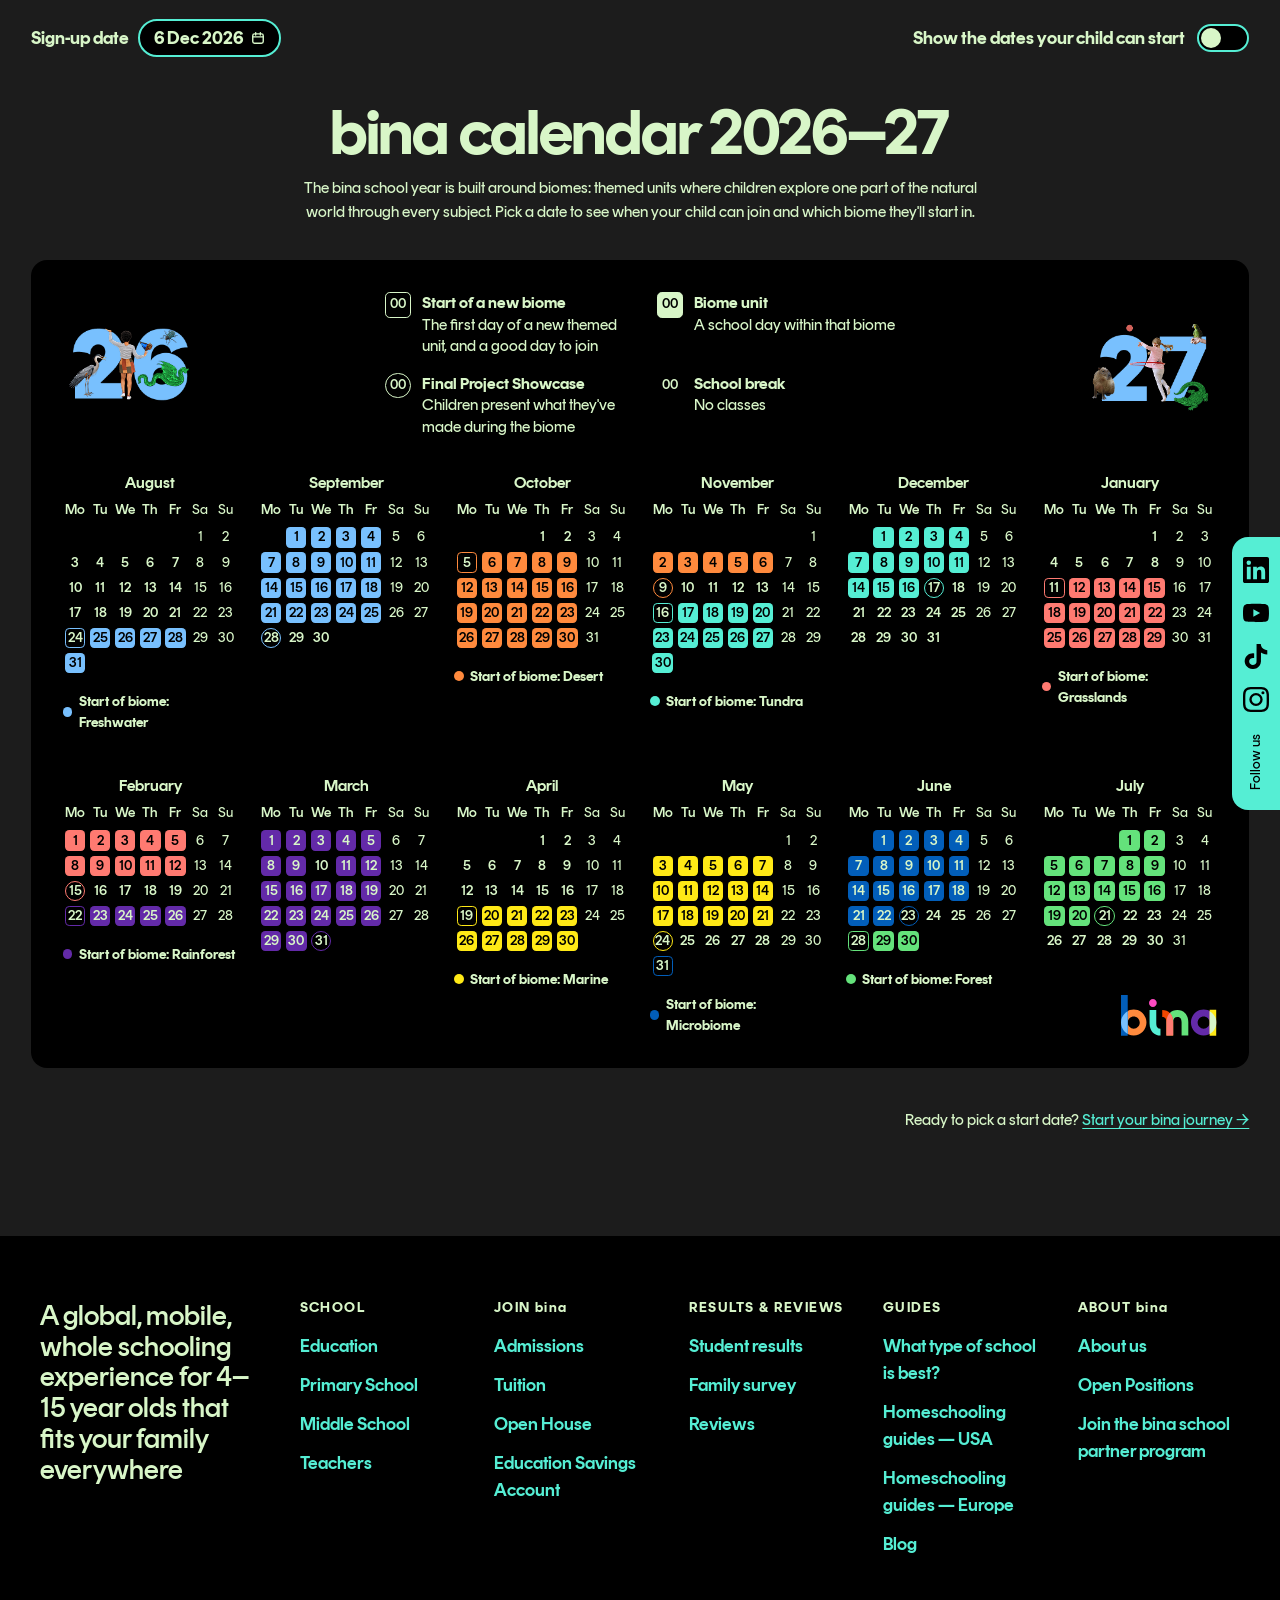
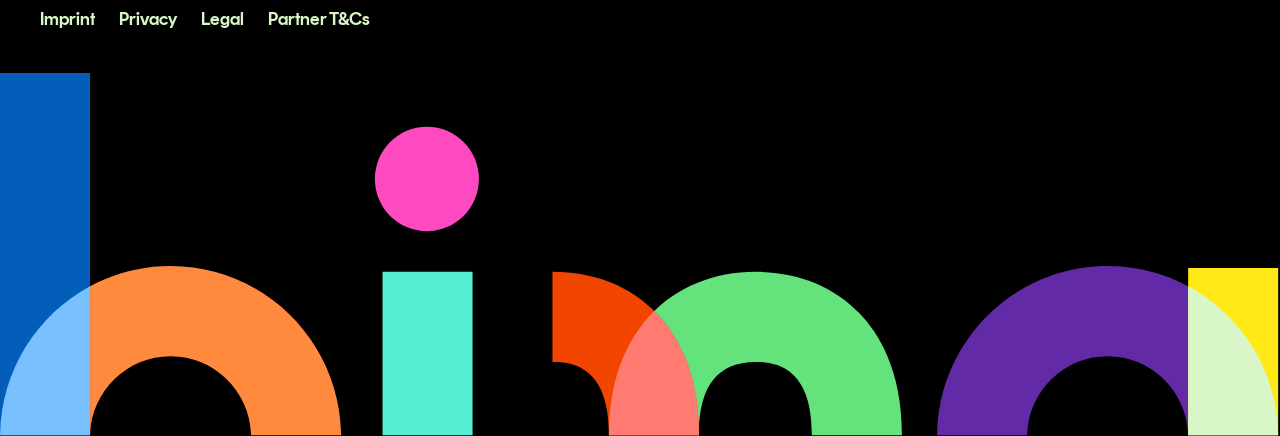
==== commit e78af06b: "Footer links: underline only on hover" ====
--- a/calendar/index.html
+++ b/calendar/index.html
@@ -96,7 +96,7 @@
       })();
     </script><!-- First-touch attribution — a port of thebinaschool.com/attribution.js. Carries
          utm_*, gclid, fbclid and the partner ?ref= onto form CTAs, start.bina.school links
-         and the HTTPS main-site homepage. --><script defer src="../attribution.js"></script><link rel="stylesheet" href="../_astro/BaseLayout.CPTgEGwx.css"><link rel="stylesheet" href="../_astro/calendar.DEuFFEG_.css"></head> <body>  <main>  <div class="cal" data-mode="calendar" data-astro-cid-sl2ubhge> <div class="cal-toggle" data-astro-cid-sl2ubhge> <!-- Our own date picker (Zeyu, 2026-11-05): the browser's pop-up can't take bina's colors or
+         and the HTTPS main-site homepage. --><script defer src="../attribution.js"></script><link rel="stylesheet" href="../_astro/BaseLayout.BnGspULZ.css"><link rel="stylesheet" href="../_astro/calendar.DEuFFEG_.css"></head> <body>  <main>  <div class="cal" data-mode="calendar" data-astro-cid-sl2ubhge> <div class="cal-toggle" data-astro-cid-sl2ubhge> <!-- Our own date picker (Zeyu, 2026-11-05): the browser's pop-up can't take bina's colors or
            font. The hidden input keeps the value and the change event the rest of the page uses. --> <div class="handover" data-astro-cid-sl2ubhge> <span id="handover-label" data-astro-cid-sl2ubhge>Sign-up date</span> <div class="handover-wrap" data-astro-cid-sl2ubhge> <button type="button" class="handover-field" id="handover-btn" aria-haspopup="dialog" aria-expanded="false" aria-controls="dp" aria-labelledby="handover-label handover-text" data-astro-cid-sl2ubhge> <span class="handover-text" id="handover-text" data-astro-cid-sl2ubhge></span> </button> <input type="hidden" id="handover" data-astro-cid-sl2ubhge> <div class="dp" id="dp" role="dialog" aria-label="Choose a sign-up date" hidden data-astro-cid-sl2ubhge> <div class="dp-head" data-astro-cid-sl2ubhge> <button type="button" class="dp-nav dp-prev" data-step="-1" aria-label="Previous month" data-astro-cid-sl2ubhge></button> <p class="dp-title" id="dp-title" aria-live="polite" data-astro-cid-sl2ubhge></p> <button type="button" class="dp-nav dp-next" data-step="1" aria-label="Next month" data-astro-cid-sl2ubhge></button> </div> <table class="dp-grid" role="grid" aria-labelledby="dp-title" data-astro-cid-sl2ubhge> <thead data-astro-cid-sl2ubhge> <tr data-astro-cid-sl2ubhge><th scope="col" data-astro-cid-sl2ubhge>Mo</th><th scope="col" data-astro-cid-sl2ubhge>Tu</th><th scope="col" data-astro-cid-sl2ubhge>We</th><th scope="col" data-astro-cid-sl2ubhge>Th</th><th scope="col" data-astro-cid-sl2ubhge>Fr</th><th scope="col" data-astro-cid-sl2ubhge>Sa</th><th scope="col" data-astro-cid-sl2ubhge>Su</th></tr> </thead> <tbody id="dp-body" data-astro-cid-sl2ubhge></tbody> </table> <div class="dp-foot" data-astro-cid-sl2ubhge> <button type="button" class="dp-today" id="dp-today" data-astro-cid-sl2ubhge>Today</button> </div> </div> </div> </div> <label class="switch" data-astro-cid-sl2ubhge> <input type="checkbox" id="starts-toggle" data-astro-cid-sl2ubhge> <span class="switch-track" aria-hidden="true" data-astro-cid-sl2ubhge><span class="switch-thumb" data-astro-cid-sl2ubhge></span></span> <span class="switch-label" data-astro-cid-sl2ubhge>Show the dates your child can start</span> </label> <p class="cal-info is-off" id="cal-info" aria-live="polite" data-astro-cid-sl2ubhge></p> </div> <header class="cal-head" data-astro-cid-sl2ubhge> <div class="cal-title" data-astro-cid-sl2ubhge> <h1 data-astro-cid-sl2ubhge>bina calendar 2026–27</h1> <p class="cal-intro" data-astro-cid-sl2ubhge>
 The bina school year is built around biomes: themed units where children explore one part of
           the natural world through every subject. Pick a date to see when your child can join and which
@@ -263,7 +263,7 @@
          turquoise). -->
     <footer class="theme-black relative z-10 overflow-hidden pt-12 md:pt-16 mt-20"> <div class="px-5 sm:px-10 min-[1120px]:pr-24"> <div class="mb-10 grid grid-cols-2 gap-x-6 gap-y-10 sm:grid-cols-3 sm:gap-x-8 md:mb-12 lg:grid-cols-[1.4fr_repeat(5,minmax(0,1fr))]"> <p class="col-span-2 font-display text-title-md font-medium text-mint sm:col-span-3 lg:col-span-1 xl:text-title-lg xl:font-medium">
 A global, mobile, whole schooling experience for 4–15 year olds that fits your family everywhere
-</p> <nav aria-label="School"> <h2 class="mb-4 font-display text-label uppercase text-mint"><span>School</span></h2> <ul class="flex flex-col gap-3"> <li> <a href="https://thebinaschool.com/education" class="font-display text-body-lg font-semibold text-lagoon xl:text-body-xl">Education</a> </li><li> <a href="https://thebinaschool.com/primary-school" class="font-display text-body-lg font-semibold text-lagoon xl:text-body-xl">Primary School</a> </li><li> <a href="https://thebinaschool.com/middle-school" class="font-display text-body-lg font-semibold text-lagoon xl:text-body-xl">Middle School</a> </li><li> <a href="https://thebinaschool.com/teachers" class="font-display text-body-lg font-semibold text-lagoon xl:text-body-xl">Teachers</a> </li> </ul> </nav><nav aria-label="Join bina"> <h2 class="mb-4 font-display text-label uppercase text-mint"><span>Join <span class="normal-case">bina</span></span></h2> <ul class="flex flex-col gap-3"> <li> <a href="https://thebinaschool.com/admissions" class="font-display text-body-lg font-semibold text-lagoon xl:text-body-xl">Admissions</a> </li><li> <a href="https://thebinaschool.com/tuition" class="font-display text-body-lg font-semibold text-lagoon xl:text-body-xl">Tuition</a> </li><li> <a href="https://thebinaschool.com/open-house" class="font-display text-body-lg font-semibold text-lagoon xl:text-body-xl">Open House</a> </li><li> <a href="../esa/index.html" class="font-display text-body-lg font-semibold text-lagoon xl:text-body-xl">Education Savings Account</a> </li> </ul> </nav><nav aria-label="Results &amp; reviews"> <h2 class="mb-4 font-display text-label uppercase text-mint"><span>Results &amp; reviews</span></h2> <ul class="flex flex-col gap-3"> <li> <a href="../student-results/index.html" class="font-display text-body-lg font-semibold text-lagoon xl:text-body-xl">Student results</a> </li><li> <a href="../family-survey/index.html" class="font-display text-body-lg font-semibold text-lagoon xl:text-body-xl">Family survey</a> </li><li> <a href="../reviews/index.html" class="font-display text-body-lg font-semibold text-lagoon xl:text-body-xl">Reviews</a> </li> </ul> </nav><nav aria-label="Guides"> <h2 class="mb-4 font-display text-label uppercase text-mint"><span>Guides</span></h2> <ul class="flex flex-col gap-3"> <li> <a href="https://thebinaschool.com/what-type-of-school-is-best" class="font-display text-body-lg font-semibold text-lagoon xl:text-body-xl">What type of school is best?</a> </li><li> <a href="https://thebinaschool.com/homeschooling-guides" class="font-display text-body-lg font-semibold text-lagoon xl:text-body-xl">Homeschooling guides — USA</a> </li><li> <a href="https://thebinaschool.com/homeschooling-guides-europe" class="font-display text-body-lg font-semibold text-lagoon xl:text-body-xl">Homeschooling guides — Europe</a> </li><li> <a href="https://thebinaschool.com/blog" class="font-display text-body-lg font-semibold text-lagoon xl:text-body-xl">Blog</a> </li> </ul> </nav><nav aria-label="About bina"> <h2 class="mb-4 font-display text-label uppercase text-mint"><span>About <span class="normal-case">bina</span></span></h2> <ul class="flex flex-col gap-3"> <li> <a href="https://thebinaschool.com/about" class="font-display text-body-lg font-semibold text-lagoon xl:text-body-xl">About us</a> </li><li> <a href="https://thebinaschool.com/careers" class="font-display text-body-lg font-semibold text-lagoon xl:text-body-xl">Open Positions</a> </li><li> <a href="https://form.thebinaschool.com/new-partner" target="_blank" rel="noopener noreferrer" class="font-display text-body-lg font-semibold text-lagoon xl:text-body-xl">Join the bina school partner program</a> </li> </ul> </nav> </div> <ul class="mb-8 flex flex-wrap gap-x-6 gap-y-2 md:mb-10"> <li> <a href="https://thebinaschool.com/imprint" class="font-display text-body-lg font-semibold text-mint xl:text-body-xl">Imprint</a> </li><li> <a href="https://thebinaschool.com/privacy" class="font-display text-body-lg font-semibold text-mint xl:text-body-xl">Privacy</a> </li><li> <a href="https://thebinaschool.com/legal" class="font-display text-body-lg font-semibold text-mint xl:text-body-xl">Legal</a> </li><li> <a href="https://thebinaschool.com/partner-program-terms" class="font-display text-body-lg font-semibold text-mint xl:text-body-xl">Partner T&amp;Cs</a> </li> </ul>  </div> <img src="../images/peeking-logo.svg" decoding="async" alt="bina" width="440" height="125" class="block h-auto w-full"> </footer>
+</p> <nav aria-label="School"> <h2 class="mb-4 font-display text-label uppercase text-mint"><span>School</span></h2> <ul class="flex flex-col gap-3"> <li> <a href="https://thebinaschool.com/education" class="footer-link font-display text-body-lg font-semibold text-lagoon xl:text-body-xl">Education</a> </li><li> <a href="https://thebinaschool.com/primary-school" class="footer-link font-display text-body-lg font-semibold text-lagoon xl:text-body-xl">Primary School</a> </li><li> <a href="https://thebinaschool.com/middle-school" class="footer-link font-display text-body-lg font-semibold text-lagoon xl:text-body-xl">Middle School</a> </li><li> <a href="https://thebinaschool.com/teachers" class="footer-link font-display text-body-lg font-semibold text-lagoon xl:text-body-xl">Teachers</a> </li> </ul> </nav><nav aria-label="Join bina"> <h2 class="mb-4 font-display text-label uppercase text-mint"><span>Join <span class="normal-case">bina</span></span></h2> <ul class="flex flex-col gap-3"> <li> <a href="https://thebinaschool.com/admissions" class="footer-link font-display text-body-lg font-semibold text-lagoon xl:text-body-xl">Admissions</a> </li><li> <a href="https://thebinaschool.com/tuition" class="footer-link font-display text-body-lg font-semibold text-lagoon xl:text-body-xl">Tuition</a> </li><li> <a href="https://thebinaschool.com/open-house" class="footer-link font-display text-body-lg font-semibold text-lagoon xl:text-body-xl">Open House</a> </li><li> <a href="../esa/index.html" class="footer-link font-display text-body-lg font-semibold text-lagoon xl:text-body-xl">Education Savings Account</a> </li> </ul> </nav><nav aria-label="Results &amp; reviews"> <h2 class="mb-4 font-display text-label uppercase text-mint"><span>Results &amp; reviews</span></h2> <ul class="flex flex-col gap-3"> <li> <a href="../student-results/index.html" class="footer-link font-display text-body-lg font-semibold text-lagoon xl:text-body-xl">Student results</a> </li><li> <a href="../family-survey/index.html" class="footer-link font-display text-body-lg font-semibold text-lagoon xl:text-body-xl">Family survey</a> </li><li> <a href="../reviews/index.html" class="footer-link font-display text-body-lg font-semibold text-lagoon xl:text-body-xl">Reviews</a> </li> </ul> </nav><nav aria-label="Guides"> <h2 class="mb-4 font-display text-label uppercase text-mint"><span>Guides</span></h2> <ul class="flex flex-col gap-3"> <li> <a href="https://thebinaschool.com/what-type-of-school-is-best" class="footer-link font-display text-body-lg font-semibold text-lagoon xl:text-body-xl">What type of school is best?</a> </li><li> <a href="https://thebinaschool.com/homeschooling-guides" class="footer-link font-display text-body-lg font-semibold text-lagoon xl:text-body-xl">Homeschooling guides — USA</a> </li><li> <a href="https://thebinaschool.com/homeschooling-guides-europe" class="footer-link font-display text-body-lg font-semibold text-lagoon xl:text-body-xl">Homeschooling guides — Europe</a> </li><li> <a href="https://thebinaschool.com/blog" class="footer-link font-display text-body-lg font-semibold text-lagoon xl:text-body-xl">Blog</a> </li> </ul> </nav><nav aria-label="About bina"> <h2 class="mb-4 font-display text-label uppercase text-mint"><span>About <span class="normal-case">bina</span></span></h2> <ul class="flex flex-col gap-3"> <li> <a href="https://thebinaschool.com/about" class="footer-link font-display text-body-lg font-semibold text-lagoon xl:text-body-xl">About us</a> </li><li> <a href="https://thebinaschool.com/careers" class="footer-link font-display text-body-lg font-semibold text-lagoon xl:text-body-xl">Open Positions</a> </li><li> <a href="https://form.thebinaschool.com/new-partner" target="_blank" rel="noopener noreferrer" class="footer-link font-display text-body-lg font-semibold text-lagoon xl:text-body-xl">Join the bina school partner program</a> </li> </ul> </nav> </div> <ul class="mb-8 flex flex-wrap gap-x-6 gap-y-2 md:mb-10"> <li> <a href="https://thebinaschool.com/imprint" class="footer-link font-display text-body-lg font-semibold text-mint xl:text-body-xl">Imprint</a> </li><li> <a href="https://thebinaschool.com/privacy" class="footer-link font-display text-body-lg font-semibold text-mint xl:text-body-xl">Privacy</a> </li><li> <a href="https://thebinaschool.com/legal" class="footer-link font-display text-body-lg font-semibold text-mint xl:text-body-xl">Legal</a> </li><li> <a href="https://thebinaschool.com/partner-program-terms" class="footer-link font-display text-body-lg font-semibold text-mint xl:text-body-xl">Partner T&amp;Cs</a> </li> </ul>  </div> <img src="../images/peeking-logo.svg" decoding="async" alt="bina" width="440" height="125" class="block h-auto w-full"> </footer>
 
     <!-- Right-edge "Follow us" rail, tablet and up — same as the main site, on lagoon. -->
     <aside aria-label="Follow us on social media" class="fixed bottom-[10%] right-0 z-[900] hidden flex-col items-center gap-[1.1rem] rounded-l-lg bg-lagoon px-[0.7rem] py-5 min-[1120px]:flex"> <a href="https://www.linkedin.com/company/thebinaschool" target="_blank" rel="noopener noreferrer" aria-label="LinkedIn" class="block transition-transform duration-200 ease-out hover:scale-110"> <img src="../images/social/linkedin.svg" alt="" aria-hidden="true" width="26" height="26" class="h-[1.6rem] w-[1.6rem] object-contain"> </a><a href="https://www.youtube.com/@thebinaschool3759" target="_blank" rel="noopener noreferrer" aria-label="YouTube" class="block transition-transform duration-200 ease-out hover:scale-110"> <img src="../images/social/youtube.svg" alt="" aria-hidden="true" width="26" height="26" class="h-[1.6rem] w-[1.6rem] object-contain"> </a><a href="https://www.tiktok.com/@bina.school" target="_blank" rel="noopener noreferrer" aria-label="TikTok" class="block transition-transform duration-200 ease-out hover:scale-110"> <img src="../images/social/tiktok.svg" alt="" aria-hidden="true" width="26" height="26" class="h-[1.6rem] w-[1.6rem] object-contain"> </a><a href="https://www.instagram.com/thebinaschool" target="_blank" rel="noopener noreferrer" aria-label="Instagram" class="block transition-transform duration-200 ease-out hover:scale-110"> <img src="../images/social/instagram.svg" alt="" aria-hidden="true" width="26" height="26" class="h-[1.6rem] w-[1.6rem] object-contain"> </a> <span class="mt-1 rotate-180 font-display text-body-md leading-none text-black [writing-mode:vertical-rl]">Follow us</span> </aside> </body></html>
--- a/_astro/BaseLayout.BnGspULZ.css
+++ b/_astro/BaseLayout.BnGspULZ.css
@@ -0,0 +1 @@
+@layer properties{@supports (((-webkit-hyphens:none)) and (not (margin-trim:inline))) or ((-moz-orient:inline) and (not (color:rgb(from red r g b)))){*,:before,:after,::backdrop{--tw-rotate-x:initial;--tw-rotate-y:initial;--tw-rotate-z:initial;--tw-skew-x:initial;--tw-skew-y:initial;--tw-border-style:solid;--tw-leading:initial;--tw-font-weight:initial;--tw-shadow:0 0 #0000;--tw-shadow-color:initial;--tw-shadow-alpha:100%;--tw-inset-shadow:0 0 #0000;--tw-inset-shadow-color:initial;--tw-inset-shadow-alpha:100%;--tw-ring-color:initial;--tw-ring-shadow:0 0 #0000;--tw-inset-ring-color:initial;--tw-inset-ring-shadow:0 0 #0000;--tw-ring-inset:initial;--tw-ring-offset-width:0px;--tw-ring-offset-color:#fff;--tw-ring-offset-shadow:0 0 #0000;--tw-outline-style:solid;--tw-blur:initial;--tw-brightness:initial;--tw-contrast:initial;--tw-grayscale:initial;--tw-hue-rotate:initial;--tw-invert:initial;--tw-opacity:initial;--tw-saturate:initial;--tw-sepia:initial;--tw-drop-shadow:initial;--tw-drop-shadow-color:initial;--tw-drop-shadow-alpha:100%;--tw-drop-shadow-size:initial;--tw-duration:initial;--tw-ease:initial;--tw-scale-x:1;--tw-scale-y:1;--tw-scale-z:1}}}@layer theme{:root,:host{--font-sans:"Rund Display", system-ui, sans-serif;--font-mono:ui-monospace, SFMono-Regular, Menlo, Monaco, Consolas, "Liberation Mono", "Courier New", monospace;--spacing:.25rem;--container-2xl:42rem;--container-3xl:48rem;--container-5xl:64rem;--font-weight-normal:400;--font-weight-medium:500;--font-weight-semibold:600;--font-weight-bold:700;--leading-tight:1.25;--leading-snug:1.375;--radius-sm:8px;--radius-lg:16px;--ease-out:cubic-bezier(0, 0, .2, 1);--default-transition-duration:.15s;--default-transition-timing-function:cubic-bezier(.4, 0, .2, 1);--default-font-family:var(--font-sans);--default-mono-font-family:var(--font-mono);--color-primary-base:#1c1c1c;--color-black:#000;--color-mint:#d8f6c8;--color-lagoon:#55eed4;--color-lemon:#ffe916;--color-grape:#632aa8;--color-deep-ocean:#025eb9;--color-sky-blue:#78c0fe;--color-tangerine:#ff8a3d;--color-watermelon:#ff7a71;--color-dragon-fruit:#fe49c1;--color-clover:#64e27b;--font-display:"Rund Display", system-ui, sans-serif;--text-display-lg:88px;--text-display-lg--line-height:1;--text-display-lg--font-weight:700;--text-display-md:72px;--text-display-md--line-height:1;--text-display-md--font-weight:700;--text-display-sm:64px;--text-display-sm--line-height:1;--text-display-sm--font-weight:700;--text-title-4xl:48px;--text-title-4xl--line-height:1.1;--text-title-4xl--font-weight:700;--text-title-3xl:40px;--text-title-3xl--line-height:1.1;--text-title-3xl--font-weight:700;--text-title-2xl:36px;--text-title-2xl--line-height:1.1;--text-title-2xl--font-weight:700;--text-title-xl:32px;--text-title-xl--line-height:1.1;--text-title-xl--font-weight:700;--text-title-lg:28px;--text-title-lg--line-height:1.1;--text-title-lg--font-weight:700;--text-title-md:24px;--text-title-md--line-height:1.1;--text-title-md--font-weight:700;--text-title-sm:20px;--text-title-sm--line-height:1.1;--text-title-sm--font-weight:600;--text-body-xl:18px;--text-body-xl--line-height:1.5;--text-body-lg:16px;--text-body-lg--line-height:1.5;--text-body-md:14px;--text-body-md--line-height:1.5;--text-label:14px;--text-label--line-height:1.2;--text-label--letter-spacing:.1em;--text-label--font-weight:700;--text-label-sm:12px;--text-label-sm--line-height:1.2;--text-label-sm--letter-spacing:.1em;--text-label-sm--font-weight:700;--text-button-lg:24px;--text-button-lg--line-height:1.2;--text-button-lg--font-weight:700;--text-button-sm:16px;--text-button-sm--line-height:1.2;--text-button-sm--font-weight:700}}@layer base{*,:after,:before,::backdrop{box-sizing:border-box;border:0 solid;margin:0;padding:0}::file-selector-button{box-sizing:border-box;border:0 solid;margin:0;padding:0}html,:host{-webkit-text-size-adjust:100%;tab-size:4;line-height:1.5;font-family:var(--default-font-family,-apple-system, BlinkMacSystemFont, "Segoe UI", Roboto, "Helvetica Neue", "Noto Sans", Arial, sans-serif, "Apple Color Emoji", "Segoe UI Emoji", "Segoe UI Symbol", "Noto Color Emoji");font-feature-settings:var(--default-font-feature-settings,normal);font-variation-settings:var(--default-font-variation-settings,normal);-webkit-tap-highlight-color:transparent}hr{height:0;color:inherit;border-top-width:1px}abbr:where([title]){-webkit-text-decoration:underline dotted;text-decoration:underline dotted}h1,h2,h3,h4,h5,h6{font-size:inherit;font-weight:inherit}a{color:inherit;-webkit-text-decoration:inherit;text-decoration:inherit}b,strong{font-weight:bolder}code,kbd,samp,pre{font-family:var(--default-mono-font-family,ui-monospace, SFMono-Regular, Menlo, Monaco, Consolas, "Liberation Mono", "Courier New", monospace);font-feature-settings:var(--default-mono-font-feature-settings,normal);font-variation-settings:var(--default-mono-font-variation-settings,normal);font-size:1em}small{font-size:80%}sub,sup{vertical-align:baseline;font-size:75%;line-height:0;position:relative}sub{bottom:-.25em}sup{top:-.5em}table{text-indent:0;border-color:inherit;border-collapse:collapse}:-moz-focusring:where(:not(iframe)){outline:auto}progress{vertical-align:baseline}summary{display:list-item}ol,ul,menu{list-style:none}img,svg,video,canvas,audio,iframe,embed,object{vertical-align:middle;display:block}img,video{max-width:100%;height:auto}button,input,select,optgroup,textarea{font:inherit;font-feature-settings:inherit;font-variation-settings:inherit;letter-spacing:inherit;color:inherit;opacity:1;background-color:#0000;border-radius:0}::file-selector-button{font:inherit;font-feature-settings:inherit;font-variation-settings:inherit;letter-spacing:inherit;color:inherit;opacity:1;background-color:#0000;border-radius:0}:where(select:is([multiple],[size])) optgroup{font-weight:bolder}:where(select:is([multiple],[size])) optgroup option{padding-inline-start:20px}::file-selector-button{margin-inline-end:4px}::placeholder{opacity:1}@supports (not ((-webkit-appearance:-apple-pay-button))) or (contain-intrinsic-size:1px){::placeholder{color:currentColor}@supports (color:color-mix(in lab,red,red)){::placeholder{color:color-mix(in oklab,currentcolor 50%,transparent)}}}textarea{resize:vertical}::-webkit-search-decoration{-webkit-appearance:none}::-webkit-date-and-time-value{min-height:1lh;text-align:inherit}::-webkit-datetime-edit{display:inline-flex}::-webkit-datetime-edit-fields-wrapper{padding:0}::-webkit-datetime-edit{padding-block:0}::-webkit-datetime-edit-year-field{padding-block:0}::-webkit-datetime-edit-month-field{padding-block:0}::-webkit-datetime-edit-day-field{padding-block:0}::-webkit-datetime-edit-hour-field{padding-block:0}::-webkit-datetime-edit-minute-field{padding-block:0}::-webkit-datetime-edit-second-field{padding-block:0}::-webkit-datetime-edit-millisecond-field{padding-block:0}::-webkit-datetime-edit-meridiem-field{padding-block:0}::-webkit-calendar-picker-indicator{line-height:1}:-moz-ui-invalid{box-shadow:none}button,input:where([type=button],[type=reset],[type=submit]){appearance:button}::file-selector-button{appearance:button}::-webkit-inner-spin-button{height:auto}::-webkit-outer-spin-button{height:auto}[hidden]:where(:not([hidden=until-found])){display:none!important}:root,.theme-base{--t-bg:var(--color-primary-base);--t-fg:var(--color-mint);--t-hl:var(--color-lagoon);--t-line:var(--color-mint);--t-solid-bg:var(--color-mint);--t-solid-fg:var(--color-black);--t-solid-hl:var(--color-deep-ocean)}.theme-black{--t-bg:var(--color-black);--t-fg:var(--color-mint);--t-hl:var(--color-lagoon);--t-line:var(--color-mint);--t-solid-bg:var(--color-mint);--t-solid-fg:var(--color-black);--t-solid-hl:var(--color-deep-ocean)}.theme-lagoon{--t-bg:var(--color-lagoon);--t-fg:var(--color-black);--t-hl:var(--color-grape);--t-line:var(--color-black);--t-solid-bg:var(--color-black);--t-solid-fg:var(--color-lagoon);--t-solid-hl:var(--color-lagoon)}.theme-lemon{--t-bg:var(--color-lemon);--t-fg:var(--color-black);--t-hl:var(--color-grape);--t-line:var(--color-black);--t-solid-bg:var(--color-black);--t-solid-fg:var(--color-lemon);--t-solid-hl:var(--color-lemon)}.theme-mint{--t-bg:var(--color-mint);--t-fg:var(--color-black);--t-hl:var(--color-deep-ocean);--t-line:var(--color-black);--t-solid-bg:var(--color-deep-ocean);--t-solid-fg:var(--color-mint);--t-solid-hl:var(--color-mint)}.theme-grape{--t-bg:var(--color-grape);--t-fg:var(--color-mint);--t-hl:var(--color-lemon);--t-line:var(--color-mint);--t-solid-bg:var(--color-black);--t-solid-fg:var(--color-mint);--t-solid-hl:var(--color-lemon)}.theme-deep-ocean{--t-bg:var(--color-deep-ocean);--t-fg:var(--color-mint);--t-hl:var(--color-mint);--t-line:var(--color-mint);--t-solid-bg:var(--color-mint);--t-solid-fg:var(--color-deep-ocean);--t-solid-hl:var(--color-deep-ocean)}.theme-sky-blue{--t-bg:var(--color-sky-blue);--t-solid-fg:var(--color-sky-blue)}.theme-clover{--t-bg:var(--color-clover);--t-solid-fg:var(--color-clover)}.theme-tangerine{--t-bg:var(--color-tangerine);--t-solid-fg:var(--color-tangerine)}.theme-watermelon{--t-bg:var(--color-watermelon);--t-solid-fg:var(--color-watermelon)}.theme-dragon-fruit{--t-bg:var(--color-dragon-fruit);--t-solid-fg:var(--color-dragon-fruit)}.theme-sky-blue,.theme-clover,.theme-tangerine,.theme-watermelon,.theme-dragon-fruit{--t-fg:var(--color-black);--t-hl:var(--color-black);--t-line:var(--color-black);--t-solid-bg:var(--color-black);--t-solid-hl:var(--t-solid-fg)}[class*=theme-]{background-color:var(--t-bg);color:var(--t-fg)}html{scroll-behavior:smooth}body{font-family:var(--font-sans);font-size:var(--text-body-xl);line-height:var(--tw-leading,var(--text-body-xl--line-height));-webkit-font-smoothing:antialiased;-moz-osx-font-smoothing:grayscale;background-color:var(--t-bg);color:var(--t-fg)}h1,h2,h3,h4{font-family:var(--font-display);--tw-font-weight:var(--font-weight-bold);font-weight:var(--font-weight-bold);color:inherit;text-wrap:balance;line-height:1.1}a{color:inherit}:focus-visible{outline:3px solid var(--t-hl);outline-offset:3px}}@layer components{.btn-bina,.btn-bina-secondary{min-height:calc(var(--spacing) * 12);cursor:pointer;border-radius:var(--radius-sm);border-style:var(--tw-border-style);border-width:2px;border-color:var(--color-black);padding-inline:calc(var(--spacing) * 4);padding-block:calc(var(--spacing) * 2);font-family:var(--font-display);font-size:var(--text-button-sm);line-height:var(--tw-leading,var(--text-button-sm--line-height));font-weight:var(--tw-font-weight,var(--text-button-sm--font-weight));--tw-font-weight:var(--font-weight-bold);font-weight:var(--font-weight-bold);white-space:nowrap;transition-property:color,background-color,border-color,outline-color,text-decoration-color,fill,stroke,--tw-gradient-from,--tw-gradient-via,--tw-gradient-to;transition-timing-function:var(--tw-ease,var(--default-transition-timing-function));transition-duration:var(--tw-duration,var(--default-transition-duration));--tw-duration:.2s;--tw-ease:var(--ease-out);transition-duration:.2s;transition-timing-function:var(--ease-out);justify-content:center;align-items:center;text-decoration-line:none;display:inline-flex}@media(min-width:40rem){.btn-bina,.btn-bina-secondary{border-radius:var(--radius-lg);padding-inline:calc(var(--spacing) * 6);padding-block:calc(var(--spacing) * 4);font-size:var(--text-button-lg);line-height:var(--tw-leading,var(--text-button-lg--line-height));font-weight:var(--tw-font-weight,var(--text-button-lg--font-weight))}}.btn-bina{background-color:var(--color-lemon);color:var(--color-black)}.btn-bina-secondary{background-color:var(--color-black);color:var(--color-lemon)}.btn-bina:hover,.btn-bina-secondary:hover{background-color:var(--color-dragon-fruit);color:var(--color-black)}.btn-sm,.btn-sm:is(.btn-bina,.btn-bina-secondary){min-height:calc(var(--spacing) * 12);border-radius:var(--radius-sm);padding-inline:calc(var(--spacing) * 4);font-size:var(--text-button-sm);line-height:var(--tw-leading,var(--text-button-sm--line-height));font-weight:var(--tw-font-weight,var(--text-button-sm--font-weight));padding-block:0}.cta-title{margin-bottom:calc(var(--spacing) * 4)}.cta-copy{margin-inline:auto;margin-bottom:calc(var(--spacing) * 8);max-width:var(--container-2xl)}.cta-actions{justify-content:center;gap:calc(var(--spacing) * 3);flex-wrap:wrap;display:flex}.card-bina-solid{border-radius:var(--radius-lg);--t-fg:var(--t-solid-fg);--t-hl:var(--t-solid-hl,var(--t-solid-fg));--t-line:var(--t-solid-fg);--card-bg:var(--t-solid-bg);background-color:var(--t-solid-bg);color:var(--t-solid-fg)}.card-bina-mint{--t-fg:var(--color-black);--t-hl:var(--color-deep-ocean);--t-line:var(--color-deep-ocean);background-color:var(--color-mint);color:var(--color-black);border-radius:24px}.label-bina{font-family:var(--font-display);font-size:var(--text-label);line-height:var(--tw-leading,var(--text-label--line-height));letter-spacing:var(--tw-tracking,var(--text-label--letter-spacing));font-weight:var(--tw-font-weight,var(--text-label--font-weight));text-transform:uppercase}.pill-bina{border-style:var(--tw-border-style);padding-inline:calc(var(--spacing) * 3);padding-block:var(--spacing);font-family:var(--font-display);font-size:var(--text-label);line-height:var(--tw-leading,var(--text-label--line-height));letter-spacing:var(--tw-tracking,var(--text-label--letter-spacing));font-weight:var(--tw-font-weight,var(--text-label--font-weight));text-transform:uppercase;border-width:2px;border-color:var(--t-hl);color:var(--t-hl);border-radius:3.40282e38px;align-items:center;display:inline-flex}.eyebrow-line{font-family:var(--font-display);font-size:var(--text-label);line-height:var(--tw-leading,var(--text-label--line-height));letter-spacing:var(--tw-tracking,var(--text-label--letter-spacing));font-weight:var(--tw-font-weight,var(--text-label--font-weight));text-transform:uppercase;color:var(--t-fg)}.eyebrow-bina{font-family:var(--font-display);font-size:var(--text-label);line-height:var(--tw-leading,var(--text-label--line-height));letter-spacing:var(--tw-tracking,var(--text-label--letter-spacing));font-weight:var(--tw-font-weight,var(--text-label--font-weight));text-transform:uppercase;color:var(--t-hl)}.input-bina{border-radius:var(--radius-lg);border-style:var(--tw-border-style);width:100%;padding-inline:calc(var(--spacing) * 4);padding-block:calc(var(--spacing) * 4);font-family:var(--font-display);font-size:var(--text-body-xl);line-height:var(--tw-leading,var(--text-body-xl--line-height));--tw-font-weight:var(--font-weight-bold);font-weight:var(--font-weight-bold);background-color:#0000;border-width:2px}.input-bina::placeholder{--tw-font-weight:var(--font-weight-normal);font-weight:var(--font-weight-normal);opacity:.6}.input-bina{border-color:var(--t-line);color:var(--t-fg)}.input-bina:focus,.input-bina:focus-visible{border-color:var(--t-hl);box-shadow:0 0 0 1px var(--t-hl);outline:none}}@layer utilities{.invisible{visibility:hidden}.visible{visibility:visible}.sr-only{clip-path:inset(50%);white-space:nowrap;border-width:0;width:1px;height:1px;margin:-1px;padding:0;position:absolute;overflow:hidden}.absolute{position:absolute}.fixed{position:fixed}.relative{position:relative}.static{position:static}.sticky{position:sticky}.top-0{top:0}.right-0{right:0}.bottom-\[10\%\]{bottom:10%}.z-10{z-index:10}.z-50{z-index:50}.z-\[900\]{z-index:900}.col-span-2{grid-column:span 2/span 2}.container{width:100%}@media(min-width:40rem){.container{max-width:40rem}}@media(min-width:48rem){.container{max-width:48rem}}@media(min-width:64rem){.container{max-width:64rem}}@media(min-width:80rem){.container{max-width:80rem}}@media(min-width:96rem){.container{max-width:96rem}}.m-0{margin:0}.mx-auto{margin-inline:auto}.mt-0{margin-top:0}.mt-0\.5{margin-top:calc(var(--spacing) * .5)}.mt-1{margin-top:var(--spacing)}.mt-2{margin-top:calc(var(--spacing) * 2)}.mt-3{margin-top:calc(var(--spacing) * 3)}.mt-4{margin-top:calc(var(--spacing) * 4)}.mt-5{margin-top:calc(var(--spacing) * 5)}.mt-6{margin-top:calc(var(--spacing) * 6)}.mt-8{margin-top:calc(var(--spacing) * 8)}.mt-10{margin-top:calc(var(--spacing) * 10)}.mt-12{margin-top:calc(var(--spacing) * 12)}.mt-20{margin-top:calc(var(--spacing) * 20)}.mt-auto{margin-top:auto}.mb-1{margin-bottom:var(--spacing)}.mb-1\.5{margin-bottom:calc(var(--spacing) * 1.5)}.mb-2{margin-bottom:calc(var(--spacing) * 2)}.mb-3{margin-bottom:calc(var(--spacing) * 3)}.mb-4{margin-bottom:calc(var(--spacing) * 4)}.mb-5{margin-bottom:calc(var(--spacing) * 5)}.mb-6{margin-bottom:calc(var(--spacing) * 6)}.mb-8{margin-bottom:calc(var(--spacing) * 8)}.mb-10{margin-bottom:calc(var(--spacing) * 10)}.mb-12{margin-bottom:calc(var(--spacing) * 12)}.ml-2{margin-left:calc(var(--spacing) * 2)}.line-clamp-2{-webkit-line-clamp:2;-webkit-box-orient:vertical;display:-webkit-box;overflow:hidden}.block{display:block}.contents{display:contents}.flex{display:flex}.grid{display:grid}.hidden{display:none}.inline{display:inline}.inline-flex{display:inline-flex}.table{display:table}.h-3{height:calc(var(--spacing) * 3)}.h-6{height:calc(var(--spacing) * 6)}.h-7{height:calc(var(--spacing) * 7)}.h-8{height:calc(var(--spacing) * 8)}.h-9{height:calc(var(--spacing) * 9)}.h-10{height:calc(var(--spacing) * 10)}.h-20{height:calc(var(--spacing) * 20)}.h-\[1\.6rem\]{height:1.6rem}.h-\[1\.125rem\]{height:1.125rem}.h-\[1\.625rem\]{height:1.625rem}.h-auto{height:auto}.h-full{height:100%}.min-h-0{min-height:0}.min-h-screen{min-height:100vh}.w-3{width:calc(var(--spacing) * 3)}.w-6{width:calc(var(--spacing) * 6)}.w-7{width:calc(var(--spacing) * 7)}.w-8{width:calc(var(--spacing) * 8)}.w-9{width:calc(var(--spacing) * 9)}.w-14{width:calc(var(--spacing) * 14)}.w-56{width:calc(var(--spacing) * 56)}.w-\[1\.6rem\]{width:1.6rem}.w-\[1\.125rem\]{width:1.125rem}.w-\[1\.625rem\]{width:1.625rem}.w-auto{width:auto}.w-full{width:100%}.max-w-2xl{max-width:var(--container-2xl)}.max-w-3xl{max-width:var(--container-3xl)}.max-w-5xl{max-width:var(--container-5xl)}.max-w-\[37\.63rem\]{max-width:37.63rem}.max-w-\[clamp\(57\.5rem\,62vw\,80rem\)\]{max-width:clamp(57.5rem,62vw,80rem)}.min-w-0{min-width:0}.min-w-\[26rem\]{min-width:26rem}.flex-1{flex:1}.flex-none{flex:none}.shrink-0{flex-shrink:0}.grow{flex-grow:1}.border-collapse{border-collapse:collapse}.rotate-180{rotate:180deg}.transform{transform:var(--tw-rotate-x,) var(--tw-rotate-y,) var(--tw-rotate-z,) var(--tw-skew-x,) var(--tw-skew-y,)}.cursor-pointer{cursor:pointer}.scroll-mt-20{scroll-margin-top:calc(var(--spacing) * 20)}.list-disc{list-style-type:disc}.list-none{list-style-type:none}.grid-cols-1{grid-template-columns:repeat(1,minmax(0,1fr))}.grid-cols-2{grid-template-columns:repeat(2,minmax(0,1fr))}.flex-col{flex-direction:column}.flex-wrap{flex-wrap:wrap}.place-items-center{place-items:center}.items-baseline{align-items:baseline}.items-center{align-items:center}.items-start{align-items:flex-start}.justify-between{justify-content:space-between}.justify-center{justify-content:center}.gap-1{gap:var(--spacing)}.gap-1\.5{gap:calc(var(--spacing) * 1.5)}.gap-2{gap:calc(var(--spacing) * 2)}.gap-2\.5{gap:calc(var(--spacing) * 2.5)}.gap-3{gap:calc(var(--spacing) * 3)}.gap-4{gap:calc(var(--spacing) * 4)}.gap-5{gap:calc(var(--spacing) * 5)}.gap-6{gap:calc(var(--spacing) * 6)}.gap-8{gap:calc(var(--spacing) * 8)}.gap-10{gap:calc(var(--spacing) * 10)}.gap-\[1\.1rem\]{gap:1.1rem}.gap-x-2{column-gap:calc(var(--spacing) * 2)}.gap-x-4{column-gap:calc(var(--spacing) * 4)}.gap-x-6{column-gap:calc(var(--spacing) * 6)}.gap-x-8{column-gap:calc(var(--spacing) * 8)}.gap-y-1{row-gap:var(--spacing)}.gap-y-2{row-gap:calc(var(--spacing) * 2)}.gap-y-3{row-gap:calc(var(--spacing) * 3)}.gap-y-10{row-gap:calc(var(--spacing) * 10)}.self-start{align-self:flex-start}.truncate{text-overflow:ellipsis;white-space:nowrap;overflow:hidden}.overflow-hidden{overflow:hidden}.overflow-x-auto{overflow-x:auto}.rounded{border-radius:.25rem}.rounded-full{border-radius:3.40282e38px}.rounded-lg{border-radius:var(--radius-lg)}.rounded-sm{border-radius:var(--radius-sm)}.rounded-l-lg{border-top-left-radius:var(--radius-lg);border-bottom-left-radius:var(--radius-lg)}.border{border-style:var(--tw-border-style);border-width:1px}.border-2{border-style:var(--tw-border-style);border-width:2px}.border-t{border-top-style:var(--tw-border-style);border-top-width:1px}.border-t-2{border-top-style:var(--tw-border-style);border-top-width:2px}.border-t-\[3px\]{border-top-style:var(--tw-border-style);border-top-width:3px}.border-b{border-bottom-style:var(--tw-border-style);border-bottom-width:1px}.border-b-2{border-bottom-style:var(--tw-border-style);border-bottom-width:2px}.border-dashed{--tw-border-style:dashed;border-style:dashed}.\!border-mint{border-color:var(--color-mint)!important}.border-black{border-color:var(--color-black)}.border-lagoon{border-color:var(--color-lagoon)}.border-mint{border-color:var(--color-mint)}.\!bg-mint{background-color:var(--color-mint)!important}.bg-black{background-color:var(--color-black)}.bg-current{background-color:currentColor}.bg-deep-ocean{background-color:var(--color-deep-ocean)}.bg-lagoon{background-color:var(--color-lagoon)}.bg-mint{background-color:var(--color-mint)}.bg-sky-blue{background-color:var(--color-sky-blue)}.object-contain{object-fit:contain}.p-0{padding:0}.p-5{padding:calc(var(--spacing) * 5)}.p-6{padding:calc(var(--spacing) * 6)}.p-8{padding:calc(var(--spacing) * 8)}.px-2\.5{padding-inline:calc(var(--spacing) * 2.5)}.px-3{padding-inline:calc(var(--spacing) * 3)}.px-4{padding-inline:calc(var(--spacing) * 4)}.px-5{padding-inline:calc(var(--spacing) * 5)}.px-6{padding-inline:calc(var(--spacing) * 6)}.px-7{padding-inline:calc(var(--spacing) * 7)}.px-\[0\.7rem\]{padding-inline:.7rem}.py-1{padding-block:var(--spacing)}.py-2{padding-block:calc(var(--spacing) * 2)}.py-3{padding-block:calc(var(--spacing) * 3)}.py-4{padding-block:calc(var(--spacing) * 4)}.py-5{padding-block:calc(var(--spacing) * 5)}.py-6{padding-block:calc(var(--spacing) * 6)}.py-8{padding-block:calc(var(--spacing) * 8)}.py-12{padding-block:calc(var(--spacing) * 12)}.py-14{padding-block:calc(var(--spacing) * 14)}.py-16{padding-block:calc(var(--spacing) * 16)}.pt-1{padding-top:var(--spacing)}.pt-2{padding-top:calc(var(--spacing) * 2)}.pt-12{padding-top:calc(var(--spacing) * 12)}.pt-14{padding-top:calc(var(--spacing) * 14)}.pr-3{padding-right:calc(var(--spacing) * 3)}.pr-4{padding-right:calc(var(--spacing) * 4)}.pr-10{padding-right:calc(var(--spacing) * 10)}.pb-3{padding-bottom:calc(var(--spacing) * 3)}.pb-5{padding-bottom:calc(var(--spacing) * 5)}.pb-28{padding-bottom:calc(var(--spacing) * 28)}.pl-6{padding-left:calc(var(--spacing) * 6)}.text-center{text-align:center}.text-left{text-align:left}.text-right{text-align:right}.align-bottom{vertical-align:bottom}.font-display{font-family:var(--font-display)}.text-label{font-size:var(--text-label);line-height:var(--tw-leading,var(--text-label--line-height));letter-spacing:var(--tw-tracking,var(--text-label--letter-spacing));font-weight:var(--tw-font-weight,var(--text-label--font-weight))}.text-label-sm{font-size:var(--text-label-sm);line-height:var(--tw-leading,var(--text-label-sm--line-height));letter-spacing:var(--tw-tracking,var(--text-label-sm--letter-spacing));font-weight:var(--tw-font-weight,var(--text-label-sm--font-weight))}.text-display-md{font-size:var(--text-display-md);line-height:var(--tw-leading,var(--text-display-md--line-height));font-weight:var(--tw-font-weight,var(--text-display-md--font-weight))}.text-display-sm{font-size:var(--text-display-sm);line-height:var(--tw-leading,var(--text-display-sm--line-height));font-weight:var(--tw-font-weight,var(--text-display-sm--font-weight))}.text-title-2xl{font-size:var(--text-title-2xl);line-height:var(--tw-leading,var(--text-title-2xl--line-height));font-weight:var(--tw-font-weight,var(--text-title-2xl--font-weight))}.text-title-3xl{font-size:var(--text-title-3xl);line-height:var(--tw-leading,var(--text-title-3xl--line-height));font-weight:var(--tw-font-weight,var(--text-title-3xl--font-weight))}.text-title-4xl{font-size:var(--text-title-4xl);line-height:var(--tw-leading,var(--text-title-4xl--line-height));font-weight:var(--tw-font-weight,var(--text-title-4xl--font-weight))}.text-title-lg{font-size:var(--text-title-lg);line-height:var(--tw-leading,var(--text-title-lg--line-height));font-weight:var(--tw-font-weight,var(--text-title-lg--font-weight))}.text-title-md{font-size:var(--text-title-md);line-height:var(--tw-leading,var(--text-title-md--line-height));font-weight:var(--tw-font-weight,var(--text-title-md--font-weight))}.text-title-sm{font-size:var(--text-title-sm);line-height:var(--tw-leading,var(--text-title-sm--line-height));font-weight:var(--tw-font-weight,var(--text-title-sm--font-weight))}.text-title-xl{font-size:var(--text-title-xl);line-height:var(--tw-leading,var(--text-title-xl--line-height));font-weight:var(--tw-font-weight,var(--text-title-xl--font-weight))}.text-body-lg{font-size:var(--text-body-lg);line-height:var(--tw-leading,var(--text-body-lg--line-height))}.text-body-md{font-size:var(--text-body-md);line-height:var(--tw-leading,var(--text-body-md--line-height))}.text-body-xl{font-size:var(--text-body-xl);line-height:var(--tw-leading,var(--text-body-xl--line-height))}.leading-none{--tw-leading:1;line-height:1}.leading-snug{--tw-leading:var(--leading-snug);line-height:var(--leading-snug)}.leading-tight{--tw-leading:var(--leading-tight);line-height:var(--leading-tight)}.font-bold{--tw-font-weight:var(--font-weight-bold);font-weight:var(--font-weight-bold)}.font-medium{--tw-font-weight:var(--font-weight-medium);font-weight:var(--font-weight-medium)}.font-normal{--tw-font-weight:var(--font-weight-normal);font-weight:var(--font-weight-normal)}.font-semibold{--tw-font-weight:var(--font-weight-semibold);font-weight:var(--font-weight-semibold)}.text-pretty{text-wrap:pretty}.whitespace-nowrap{white-space:nowrap}.whitespace-pre-line{white-space:pre-line}.\!text-deep-ocean{color:var(--color-deep-ocean)!important}.text-black{color:var(--color-black)}.text-deep-ocean{color:var(--color-deep-ocean)}.text-lagoon{color:var(--color-lagoon)}.text-mint{color:var(--color-mint)}.lowercase{text-transform:lowercase}.normal-case{text-transform:none}.uppercase{text-transform:uppercase}.italic{font-style:italic}.no-underline{text-decoration-line:none}.underline{text-decoration-line:underline}.opacity-70{opacity:.7}.ring{--tw-ring-shadow:var(--tw-ring-inset,) 0 0 0 calc(1px + var(--tw-ring-offset-width)) var(--tw-ring-color,currentcolor);box-shadow:var(--tw-inset-shadow),var(--tw-inset-ring-shadow),var(--tw-ring-offset-shadow),var(--tw-ring-shadow),var(--tw-shadow)}.outline{outline-style:var(--tw-outline-style);outline-width:1px}.blur{--tw-blur:blur(8px);filter:var(--tw-blur,) var(--tw-brightness,) var(--tw-contrast,) var(--tw-grayscale,) var(--tw-hue-rotate,) var(--tw-invert,) var(--tw-saturate,) var(--tw-sepia,) var(--tw-drop-shadow,)}.filter{filter:var(--tw-blur,) var(--tw-brightness,) var(--tw-contrast,) var(--tw-grayscale,) var(--tw-hue-rotate,) var(--tw-invert,) var(--tw-saturate,) var(--tw-sepia,) var(--tw-drop-shadow,)}.transition{transition-property:color,background-color,border-color,outline-color,text-decoration-color,fill,stroke,--tw-gradient-from,--tw-gradient-via,--tw-gradient-to,opacity,box-shadow,transform,translate,scale,rotate,filter,-webkit-backdrop-filter,backdrop-filter,display,content-visibility,overlay,pointer-events;transition-timing-function:var(--tw-ease,var(--default-transition-timing-function));transition-duration:var(--tw-duration,var(--default-transition-duration))}.transition-colors{transition-property:color,background-color,border-color,outline-color,text-decoration-color,fill,stroke,--tw-gradient-from,--tw-gradient-via,--tw-gradient-to;transition-timing-function:var(--tw-ease,var(--default-transition-timing-function));transition-duration:var(--tw-duration,var(--default-transition-duration))}.transition-transform{transition-property:transform,translate,scale,rotate;transition-timing-function:var(--tw-ease,var(--default-transition-timing-function));transition-duration:var(--tw-duration,var(--default-transition-duration))}.duration-200{--tw-duration:.2s;transition-duration:.2s}.ease-out{--tw-ease:var(--ease-out);transition-timing-function:var(--ease-out)}.\[writing-mode\:vertical-rl\]{writing-mode:vertical-rl}.group-open\:rotate-45:is(:where(.group):is([open],:popover-open,:open) *){rotate:45deg}.last\:mb-0:last-child{margin-bottom:0}.last\:border-b-0:last-child{border-bottom-style:var(--tw-border-style);border-bottom-width:0}@media(hover:hover){.hover\:scale-110:hover{--tw-scale-x:110%;--tw-scale-y:110%;--tw-scale-z:110%;scale:var(--tw-scale-x) var(--tw-scale-y)}.hover\:bg-dragon-fruit:hover{background-color:var(--color-dragon-fruit)}.hover\:bg-lagoon:hover{background-color:var(--color-lagoon)}.hover\:text-black:hover{color:var(--color-black)}}.aria-pressed\:bg-lagoon[aria-pressed=true]{background-color:var(--color-lagoon)}.aria-pressed\:text-black[aria-pressed=true]{color:var(--color-black)}@media not all and (min-width:48rem){.max-md\:hidden{display:none}}@media not all and (min-width:40rem){.max-sm\:hidden{display:none}}@media(min-width:1120px){.min-\[1120px\]\:flex{display:flex}.min-\[1120px\]\:pr-24{padding-right:calc(var(--spacing) * 24)}}@media(min-width:40rem){.sm\:col-span-3{grid-column:span 3/span 3}.sm\:w-64{width:calc(var(--spacing) * 64)}.sm\:grid-cols-2{grid-template-columns:repeat(2,minmax(0,1fr))}.sm\:grid-cols-3{grid-template-columns:repeat(3,minmax(0,1fr))}.sm\:grid-cols-\[10rem_1fr\]{grid-template-columns:10rem 1fr}.sm\:grid-cols-\[11rem_1fr\]{grid-template-columns:11rem 1fr}.sm\:grid-cols-\[15rem_1fr\]{grid-template-columns:15rem 1fr}.sm\:grid-cols-\[16rem_1fr\]{grid-template-columns:16rem 1fr}.sm\:gap-7{gap:calc(var(--spacing) * 7)}.sm\:gap-x-8{column-gap:calc(var(--spacing) * 8)}.sm\:p-8{padding:calc(var(--spacing) * 8)}.sm\:px-7{padding-inline:calc(var(--spacing) * 7)}.sm\:px-10{padding-inline:calc(var(--spacing) * 10)}.sm\:px-12{padding-inline:calc(var(--spacing) * 12)}.sm\:py-10{padding-block:calc(var(--spacing) * 10)}.sm\:py-16{padding-block:calc(var(--spacing) * 16)}.sm\:py-20{padding-block:calc(var(--spacing) * 20)}.sm\:pt-1{padding-top:var(--spacing)}.sm\:text-display-lg{font-size:var(--text-display-lg);line-height:var(--tw-leading,var(--text-display-lg--line-height));font-weight:var(--tw-font-weight,var(--text-display-lg--font-weight))}.sm\:text-display-sm{font-size:var(--text-display-sm);line-height:var(--tw-leading,var(--text-display-sm--line-height));font-weight:var(--tw-font-weight,var(--text-display-sm--font-weight))}.sm\:text-title-3xl{font-size:var(--text-title-3xl);line-height:var(--tw-leading,var(--text-title-3xl--line-height));font-weight:var(--tw-font-weight,var(--text-title-3xl--font-weight))}.sm\:text-title-4xl{font-size:var(--text-title-4xl);line-height:var(--tw-leading,var(--text-title-4xl--line-height));font-weight:var(--tw-font-weight,var(--text-title-4xl--font-weight))}.sm\:text-title-lg{font-size:var(--text-title-lg);line-height:var(--tw-leading,var(--text-title-lg--line-height));font-weight:var(--tw-font-weight,var(--text-title-lg--font-weight))}}@media(min-width:48rem){.md\:col-span-2{grid-column:span 2/span 2}.md\:mb-10{margin-bottom:calc(var(--spacing) * 10)}.md\:mb-12{margin-bottom:calc(var(--spacing) * 12)}.md\:hidden{display:none}.md\:grid-cols-2{grid-template-columns:repeat(2,minmax(0,1fr))}.md\:grid-cols-3{grid-template-columns:repeat(3,minmax(0,1fr))}.md\:grid-cols-6{grid-template-columns:repeat(6,minmax(0,1fr))}.md\:grid-cols-\[1fr_1\.6fr\]{grid-template-columns:1fr 1.6fr}.md\:grid-cols-\[auto_1fr\]{grid-template-columns:auto 1fr}.md\:gap-16{gap:calc(var(--spacing) * 16)}.md\:py-24{padding-block:calc(var(--spacing) * 24)}.md\:pt-2{padding-top:calc(var(--spacing) * 2)}.md\:pt-16{padding-top:calc(var(--spacing) * 16)}}@media(min-width:64rem){.lg\:col-span-1{grid-column:span 1/span 1}.lg\:w-auto{width:auto}.lg\:grid-cols-2{grid-template-columns:repeat(2,minmax(0,1fr))}.lg\:grid-cols-4{grid-template-columns:repeat(4,minmax(0,1fr))}.lg\:grid-cols-5{grid-template-columns:repeat(5,minmax(0,1fr))}.lg\:grid-cols-\[1\.4fr_repeat\(5\,minmax\(0\,1fr\)\)\]{grid-template-columns:1.4fr repeat(5,minmax(0,1fr))}.lg\:grid-cols-\[auto_1fr\]{grid-template-columns:auto 1fr}.lg\:flex-col{flex-direction:column}.lg\:items-center{align-items:center}.lg\:gap-2{gap:calc(var(--spacing) * 2)}}@media(min-width:80rem){.xl\:grid-cols-3{grid-template-columns:repeat(3,minmax(0,1fr))}.xl\:text-title-lg{font-size:var(--text-title-lg);line-height:var(--tw-leading,var(--text-title-lg--line-height));font-weight:var(--tw-font-weight,var(--text-title-lg--font-weight))}.xl\:text-body-xl{font-size:var(--text-body-xl);line-height:var(--tw-leading,var(--text-body-xl--line-height))}.xl\:font-medium{--tw-font-weight:var(--font-weight-medium);font-weight:var(--font-weight-medium)}}.\[\&\:\:-webkit-details-marker\]\:hidden::-webkit-details-marker{display:none}.text-fg{color:var(--t-fg)}.text-hl{color:var(--t-hl)}.bg-fg{background-color:var(--t-fg)}.bg-hl{background-color:var(--t-hl)}.border-line{border-color:var(--t-line)}.decoration-hl{-webkit-text-decoration-color:var(--t-hl);text-decoration-color:var(--t-hl)}}@font-face{font-family:Rund Display;src:url(../fonts/RundDisplay-Regular.woff2)format("woff2");font-weight:400;font-style:normal;font-display:swap}@font-face{font-family:Rund Display;src:url(../fonts/RundDisplay-Medium.woff2)format("woff2");font-weight:500;font-style:normal;font-display:swap}@font-face{font-family:Rund Display;src:url(../fonts/RundDisplay-SemiBold.woff2)format("woff2");font-weight:600;font-style:normal;font-display:swap}@font-face{font-family:Rund Display;src:url(../fonts/RundDisplay-Bold.woff2)format("woff2");font-weight:700;font-style:normal;font-display:swap}a:not([class*=btn-bina]):not([class*="hover:bg-"]):not(.no-underline){text-underline-offset:.2em;-webkit-text-decoration-skip-ink:auto;text-decoration-skip-ink:auto;text-decoration-line:underline;text-decoration-color:currentColor;text-decoration-thickness:1px;transition:text-decoration-thickness .15s ease-out}a:not([class*=btn-bina]):not([class*="hover:bg-"]):not(.no-underline):hover{text-decoration-thickness:3px}a.footer-link.footer-link.footer-link.footer-link{text-decoration-color:#0000}a.footer-link.footer-link.footer-link.footer-link:hover{text-decoration-color:currentColor}@media(prefers-reduced-motion:reduce){a{transition:none}}@property --tw-rotate-x{syntax:"*";inherits:false}@property --tw-rotate-y{syntax:"*";inherits:false}@property --tw-rotate-z{syntax:"*";inherits:false}@property --tw-skew-x{syntax:"*";inherits:false}@property --tw-skew-y{syntax:"*";inherits:false}@property --tw-border-style{syntax:"*";inherits:false;initial-value:solid}@property --tw-leading{syntax:"*";inherits:false}@property --tw-font-weight{syntax:"*";inherits:false}@property --tw-shadow{syntax:"*";inherits:false;initial-value:0 0 #0000}@property --tw-shadow-color{syntax:"*";inherits:false}@property --tw-shadow-alpha{syntax:"<percentage>";inherits:false;initial-value:100%}@property --tw-inset-shadow{syntax:"*";inherits:false;initial-value:0 0 #0000}@property --tw-inset-shadow-color{syntax:"*";inherits:false}@property --tw-inset-shadow-alpha{syntax:"<percentage>";inherits:false;initial-value:100%}@property --tw-ring-color{syntax:"*";inherits:false}@property --tw-ring-shadow{syntax:"*";inherits:false;initial-value:0 0 #0000}@property --tw-inset-ring-color{syntax:"*";inherits:false}@property --tw-inset-ring-shadow{syntax:"*";inherits:false;initial-value:0 0 #0000}@property --tw-ring-inset{syntax:"*";inherits:false}@property --tw-ring-offset-width{syntax:"<length>";inherits:false;initial-value:0}@property --tw-ring-offset-color{syntax:"*";inherits:false;initial-value:#fff}@property --tw-ring-offset-shadow{syntax:"*";inherits:false;initial-value:0 0 #0000}@property --tw-outline-style{syntax:"*";inherits:false;initial-value:solid}@property --tw-blur{syntax:"*";inherits:false}@property --tw-brightness{syntax:"*";inherits:false}@property --tw-contrast{syntax:"*";inherits:false}@property --tw-grayscale{syntax:"*";inherits:false}@property --tw-hue-rotate{syntax:"*";inherits:false}@property --tw-invert{syntax:"*";inherits:false}@property --tw-opacity{syntax:"*";inherits:false}@property --tw-saturate{syntax:"*";inherits:false}@property --tw-sepia{syntax:"*";inherits:false}@property --tw-drop-shadow{syntax:"*";inherits:false}@property --tw-drop-shadow-color{syntax:"*";inherits:false}@property --tw-drop-shadow-alpha{syntax:"<percentage>";inherits:false;initial-value:100%}@property --tw-drop-shadow-size{syntax:"*";inherits:false}@property --tw-duration{syntax:"*";inherits:false}@property --tw-ease{syntax:"*";inherits:false}@property --tw-scale-x{syntax:"*";inherits:false;initial-value:1}@property --tw-scale-y{syntax:"*";inherits:false;initial-value:1}@property --tw-scale-z{syntax:"*";inherits:false;initial-value:1}
